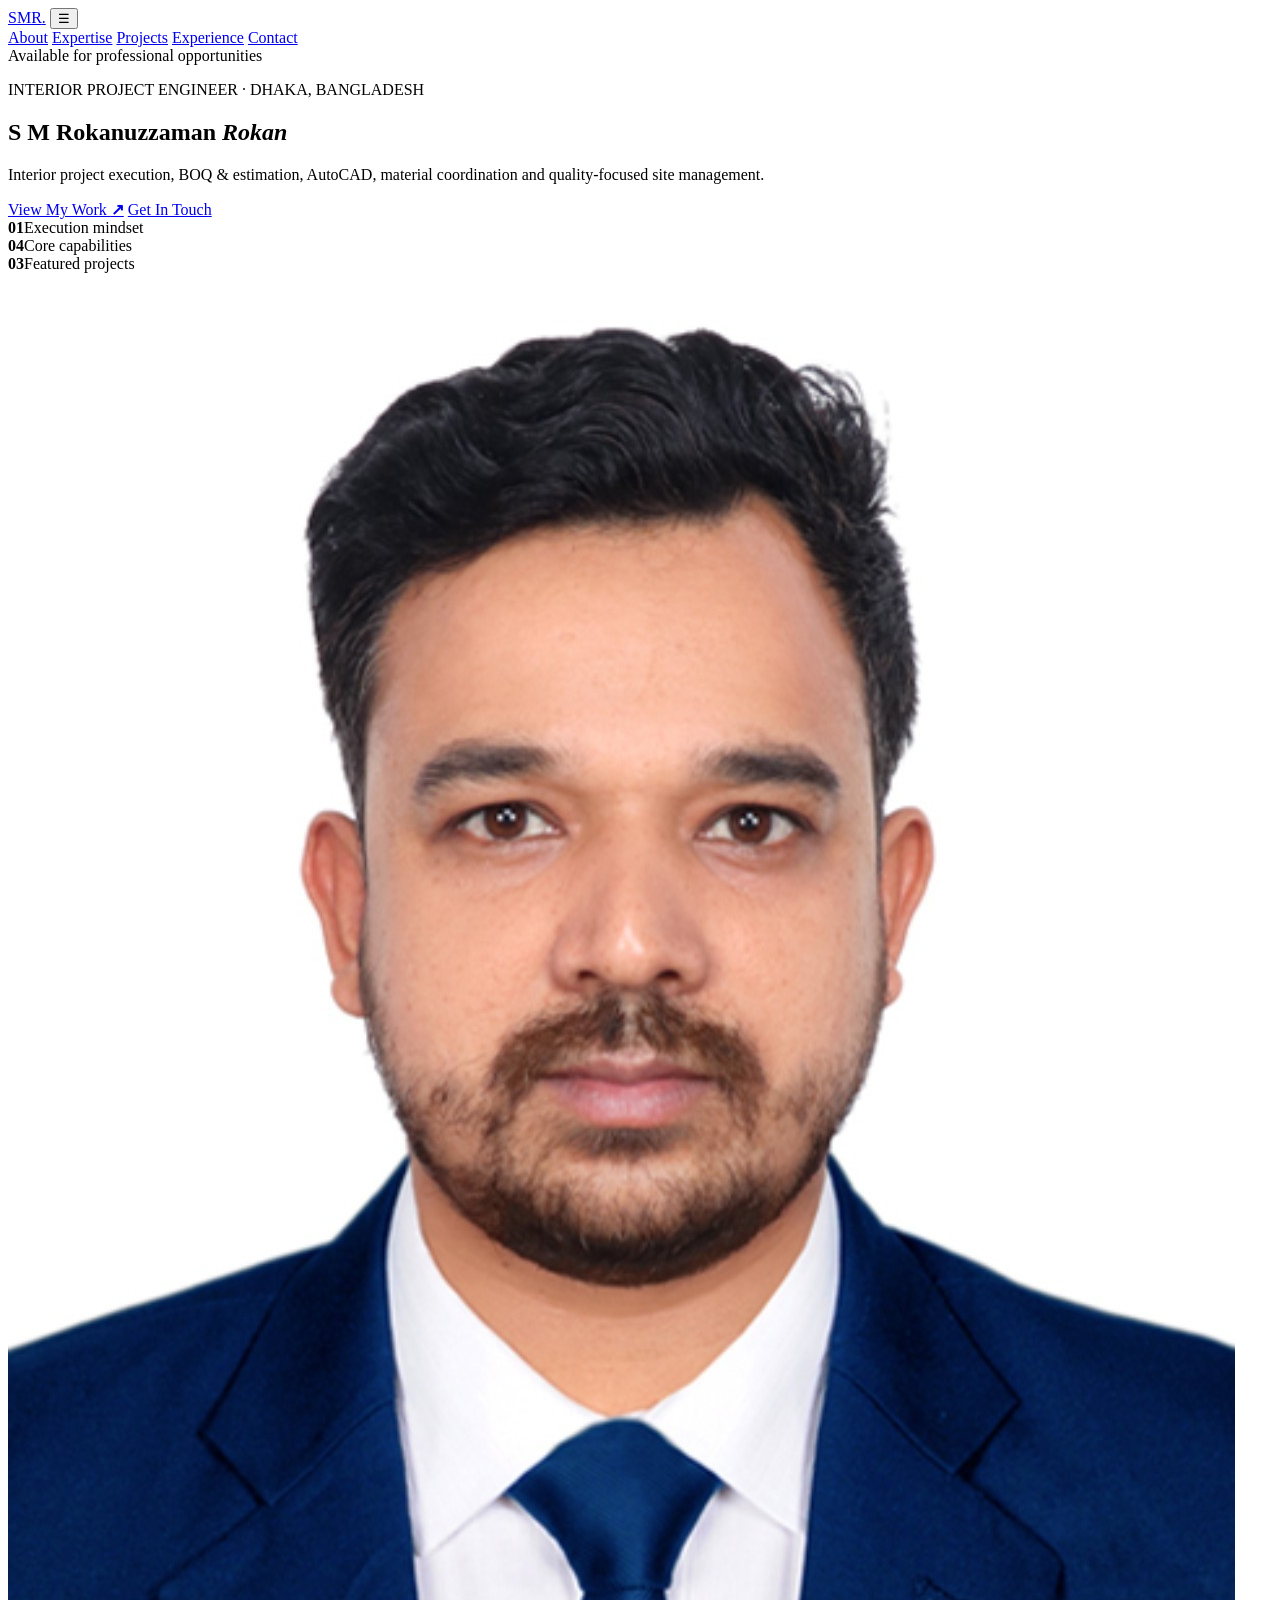
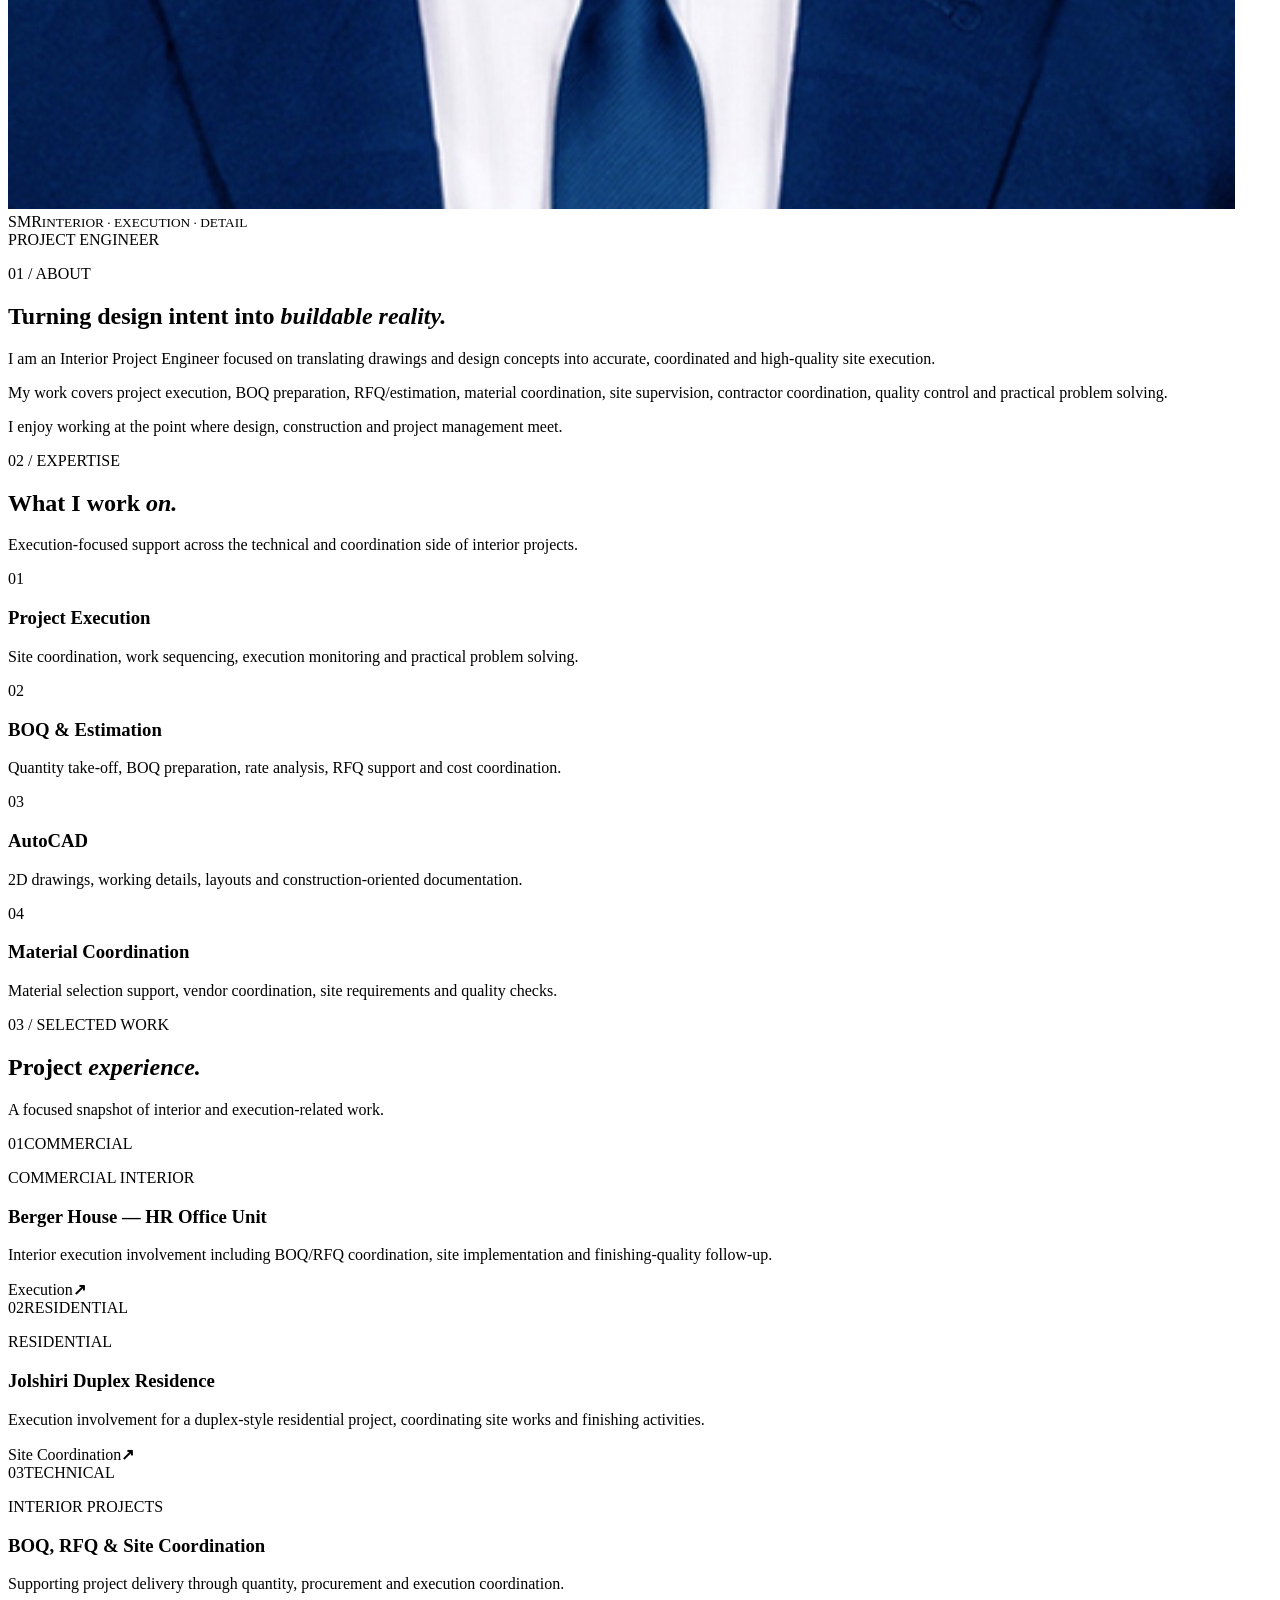
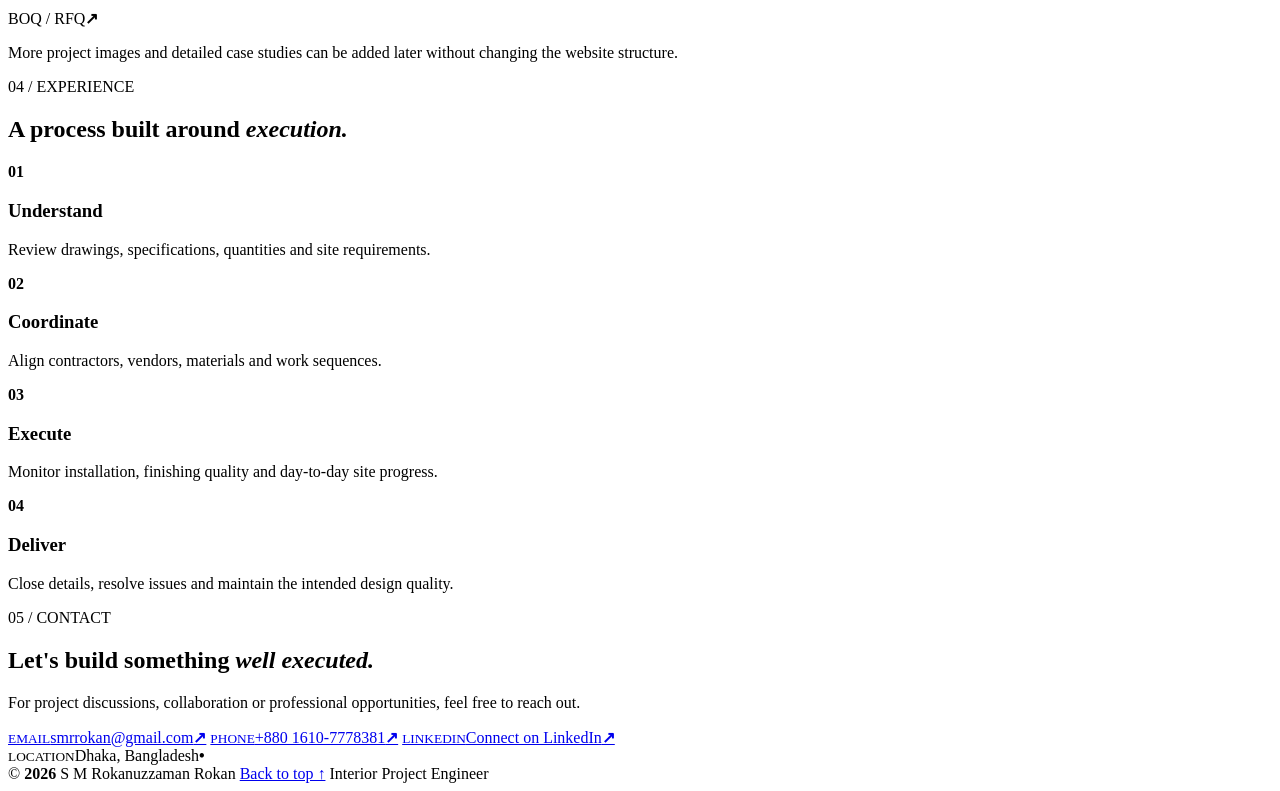
==== index.html @ 0eecda77 "Add files via upload" ====
<!DOCTYPE html>
<html lang="en">
<head>
  <meta charset="UTF-8">
  <meta name="viewport" content="width=device-width, initial-scale=1.0">
  <meta name="description" content="S M Rokanuzzaman Rokan — Interior Project Engineer specializing in project execution, BOQ, estimation, AutoCAD, material coordination and site management in Bangladesh.">
  <meta name="author" content="S M Rokanuzzaman Rokan">
  <meta property="og:title" content="S M Rokanuzzaman Rokan | Interior Project Engineer">
  <meta property="og:description" content="Professional portfolio of S M Rokanuzzaman Rokan — Interior Project Engineer.">
  <meta property="og:type" content="website">
  <meta property="og:image" content="profile.jpg">
  <title>S M Rokanuzzaman Rokan | Interior Project Engineer</title>
  <link rel="preconnect" href="https://fonts.googleapis.com">
  <link rel="preconnect" href="https://fonts.gstatic.com" crossorigin>
  <link href="https://fonts.googleapis.com/css2?family=DM+Sans:wght@400;500;600;700&family=Manrope:wght@500;600;700;800&family=Playfair+Display:ital,wght@0,600;1,600&display=swap" rel="stylesheet">
  <script type="application/ld+json">
  {
    "@context":"https://schema.org",
    "@type":"ProfilePage",
    "mainEntity":{
      "@type":"Person",
      "name":"S M Rokanuzzaman Rokan",
      "jobTitle":"Interior Project Engineer",
      "description":"Interior Project Engineer specializing in interior design execution, BOQ, estimation, AutoCAD and project coordination in Bangladesh.",
      "image":"profile.jpg",
      "sameAs":["https://www.linkedin.com/in/s-m-rokanuzzaman-rokan-14b491153"]
    }
  }
  </script>
</head>
<body>
  <div class="scroll-progress"><span id="progressBar"></span></div>

  <header class="site-header" id="top">
    <a class="brand" href="#home">SMR<span>.</span></a>
    <button class="menu" aria-label="Open menu" aria-expanded="false">☰</button>
    <nav aria-label="Primary navigation">
      <a href="#about">About</a>
      <a href="#expertise">Expertise</a>
      <a href="#projects">Projects</a>
      <a href="#experience">Experience</a>
      <a href="#contact">Contact</a>
    </nav>
  </header>

  <main>
    <section id="home" class="hero">
      <div class="hero-copy reveal">
        <div class="status"><i></i> Available for professional opportunities</div>
        <p class="eyebrow">INTERIOR PROJECT ENGINEER · DHAKA, BANGLADESH</p>
        <h1>S M Rokanuzzaman <em>Rokan</em></h1>
        <p class="hero-text">Interior project execution, BOQ & estimation, AutoCAD, material coordination and quality-focused site management.</p>
        <div class="actions">
          <a class="btn btn-dark" href="#projects">View My Work <b>↗</b></a>
          <a class="btn btn-outline" href="#contact">Get In Touch</a>
        </div>
        <div class="hero-stats">
          <div><strong>01</strong><span>Execution mindset</span></div>
          <div><strong>04</strong><span>Core capabilities</span></div>
          <div><strong>03</strong><span>Featured projects</span></div>
        </div>
      </div>

      <div class="hero-photo reveal">
        <div class="photo-card">
          <img src="profile.jpg" alt="Professional portrait of S M Rokanuzzaman Rokan">
          <div class="photo-shade"></div>
          <div class="photo-bottom"><span>SMR</span><small>INTERIOR · EXECUTION · DETAIL</small></div>
        </div>
        <div class="photo-label">PROJECT ENGINEER</div>
      </div>
    </section>

    <section id="about" class="section split reveal">
      <div>
        <p class="eyebrow">01 / ABOUT</p>
        <h2>Turning design intent into <em>buildable reality.</em></h2>
      </div>
      <div class="body-copy">
        <p>I am an Interior Project Engineer focused on translating drawings and design concepts into accurate, coordinated and high-quality site execution.</p>
        <p>My work covers project execution, BOQ preparation, RFQ/estimation, material coordination, site supervision, contractor coordination, quality control and practical problem solving.</p>
        <p>I enjoy working at the point where design, construction and project management meet.</p>
      </div>
    </section>

    <section id="expertise" class="section dark">
      <div class="section-heading reveal">
        <div>
          <p class="eyebrow">02 / EXPERTISE</p>
          <h2>What I work <em>on.</em></h2>
        </div>
        <p>Execution-focused support across the technical and coordination side of interior projects.</p>
      </div>
      <div class="expertise-grid">
        <article class="skill reveal"><span>01</span><div><h3>Project Execution</h3><p>Site coordination, work sequencing, execution monitoring and practical problem solving.</p></div></article>
        <article class="skill reveal"><span>02</span><div><h3>BOQ & Estimation</h3><p>Quantity take-off, BOQ preparation, rate analysis, RFQ support and cost coordination.</p></div></article>
        <article class="skill reveal"><span>03</span><div><h3>AutoCAD</h3><p>2D drawings, working details, layouts and construction-oriented documentation.</p></div></article>
        <article class="skill reveal"><span>04</span><div><h3>Material Coordination</h3><p>Material selection support, vendor coordination, site requirements and quality checks.</p></div></article>
      </div>
    </section>

    <section id="projects" class="section">
      <div class="section-heading reveal">
        <div>
          <p class="eyebrow">03 / SELECTED WORK</p>
          <h2>Project <em>experience.</em></h2>
        </div>
        <p>A focused snapshot of interior and execution-related work.</p>
      </div>
      <div class="project-grid">
        <article class="project featured reveal">
          <div class="project-head"><span>01</span><label>COMMERCIAL</label></div>
          <div><p class="eyebrow">COMMERCIAL INTERIOR</p><h3>Berger House — HR Office Unit</h3><p>Interior execution involvement including BOQ/RFQ coordination, site implementation and finishing-quality follow-up.</p></div>
          <footer><span>Execution</span><b>↗</b></footer>
        </article>
        <article class="project reveal">
          <div class="project-head"><span>02</span><label>RESIDENTIAL</label></div>
          <div><p class="eyebrow">RESIDENTIAL</p><h3>Jolshiri Duplex Residence</h3><p>Execution involvement for a duplex-style residential project, coordinating site works and finishing activities.</p></div>
          <footer><span>Site Coordination</span><b>↗</b></footer>
        </article>
        <article class="project reveal">
          <div class="project-head"><span>03</span><label>TECHNICAL</label></div>
          <div><p class="eyebrow">INTERIOR PROJECTS</p><h3>BOQ, RFQ & Site Coordination</h3><p>Supporting project delivery through quantity, procurement and execution coordination.</p></div>
          <footer><span>BOQ / RFQ</span><b>↗</b></footer>
        </article>
      </div>
      <p class="note">More project images and detailed case studies can be added later without changing the website structure.</p>
    </section>

    <section id="experience" class="section process">
      <div class="reveal">
        <p class="eyebrow">04 / EXPERIENCE</p>
        <h2>A process built around <em>execution.</em></h2>
      </div>
      <div class="process-grid">
        <div class="step reveal"><b>01</b><h3>Understand</h3><p>Review drawings, specifications, quantities and site requirements.</p></div>
        <div class="step reveal"><b>02</b><h3>Coordinate</h3><p>Align contractors, vendors, materials and work sequences.</p></div>
        <div class="step reveal"><b>03</b><h3>Execute</h3><p>Monitor installation, finishing quality and day-to-day site progress.</p></div>
        <div class="step reveal"><b>04</b><h3>Deliver</h3><p>Close details, resolve issues and maintain the intended design quality.</p></div>
      </div>
    </section>

    <section id="contact" class="section contact">
      <div class="reveal">
        <p class="eyebrow">05 / CONTACT</p>
        <h2>Let's build something <em>well executed.</em></h2>
        <p class="contact-intro">For project discussions, collaboration or professional opportunities, feel free to reach out.</p>
      </div>
      <div class="contact-list reveal">
        <a href="mailto:smrrokan@gmail.com"><small>EMAIL</small><span>smrrokan@gmail.com</span><b>↗</b></a>
        <a href="tel:+8801610778381"><small>PHONE</small><span>+880 1610-7778381</span><b>↗</b></a>
        <a href="https://www.linkedin.com/in/s-m-rokanuzzaman-rokan-14b491153" target="_blank" rel="noopener"><small>LINKEDIN</small><span>Connect on LinkedIn</span><b>↗</b></a>
        <div><small>LOCATION</small><span>Dhaka, Bangladesh</span><b>•</b></div>
      </div>
    </section>
  </main>

  <footer>
    <span>© <b id="year"></b> S M Rokanuzzaman Rokan</span>
    <a href="#top">Back to top ↑</a>
    <span>Interior Project Engineer</span>
  </footer>

  <script src="script.js"></script>
</body>
</html>
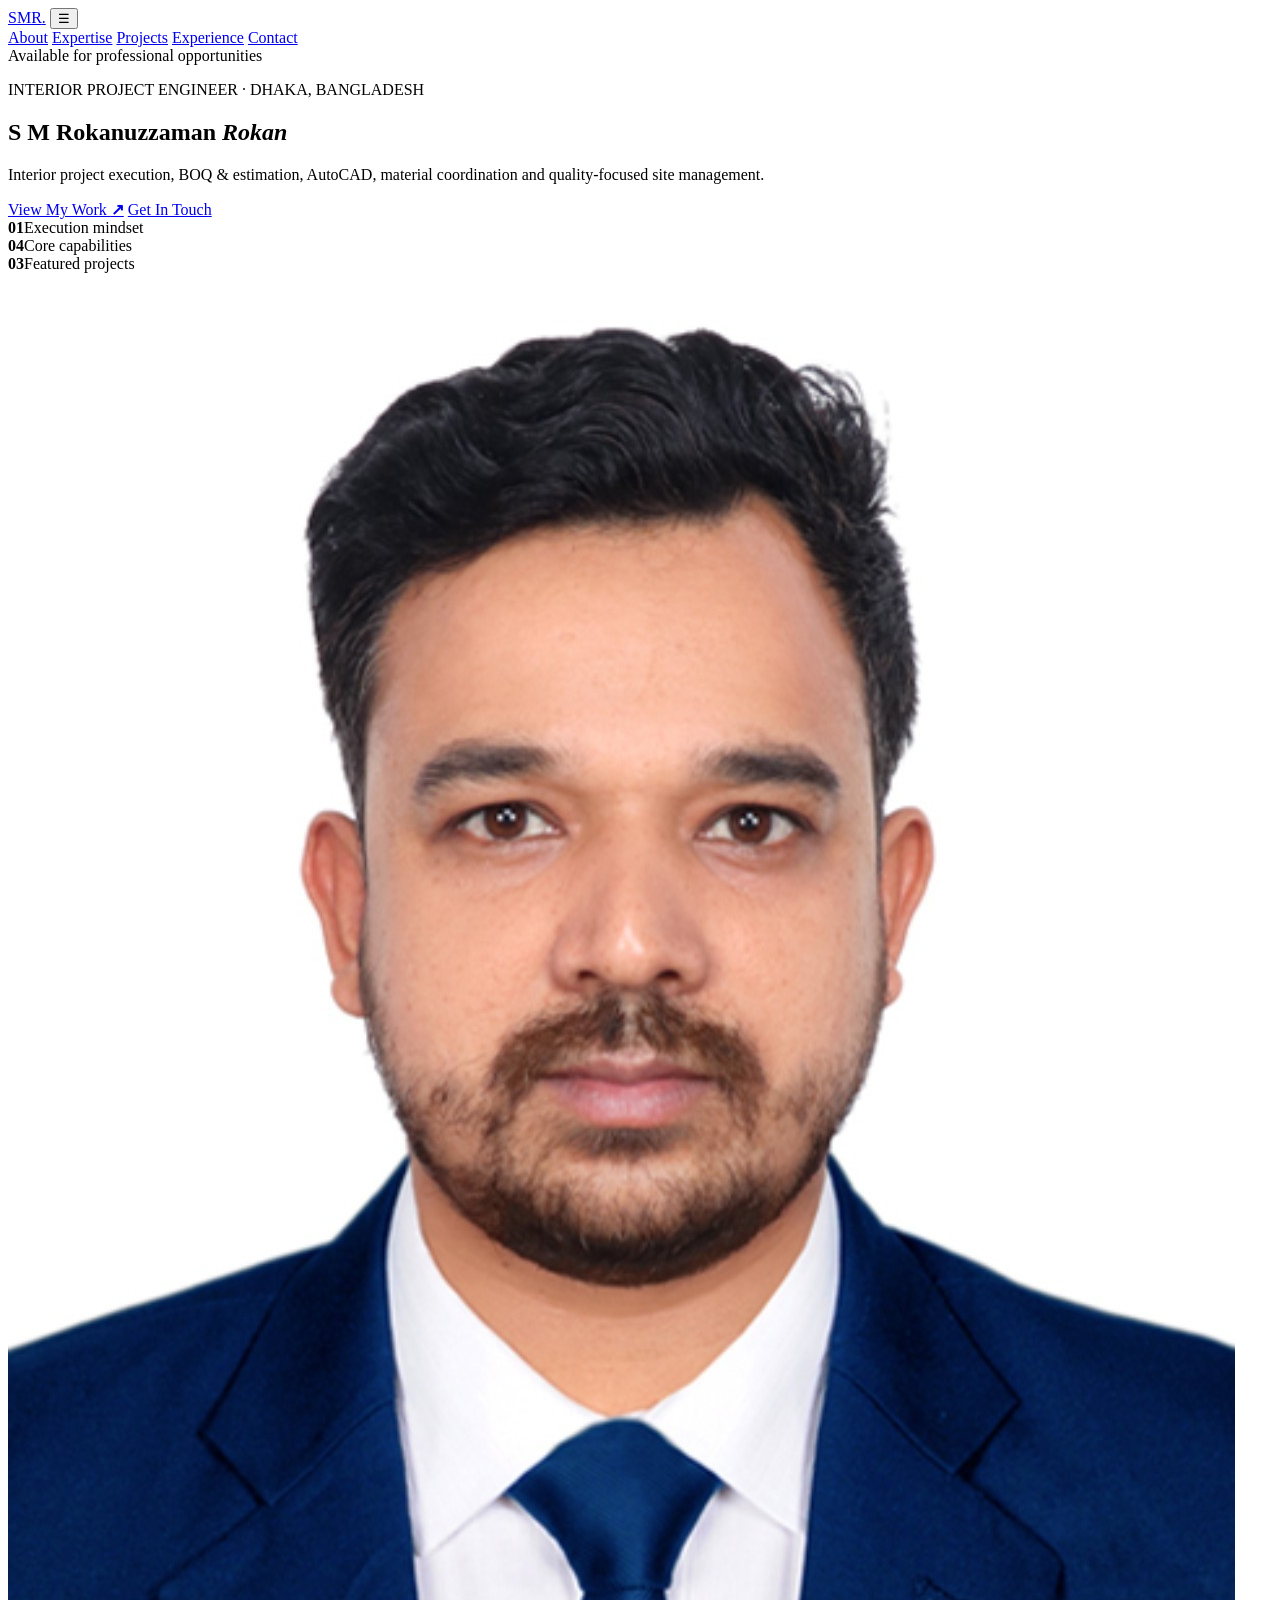
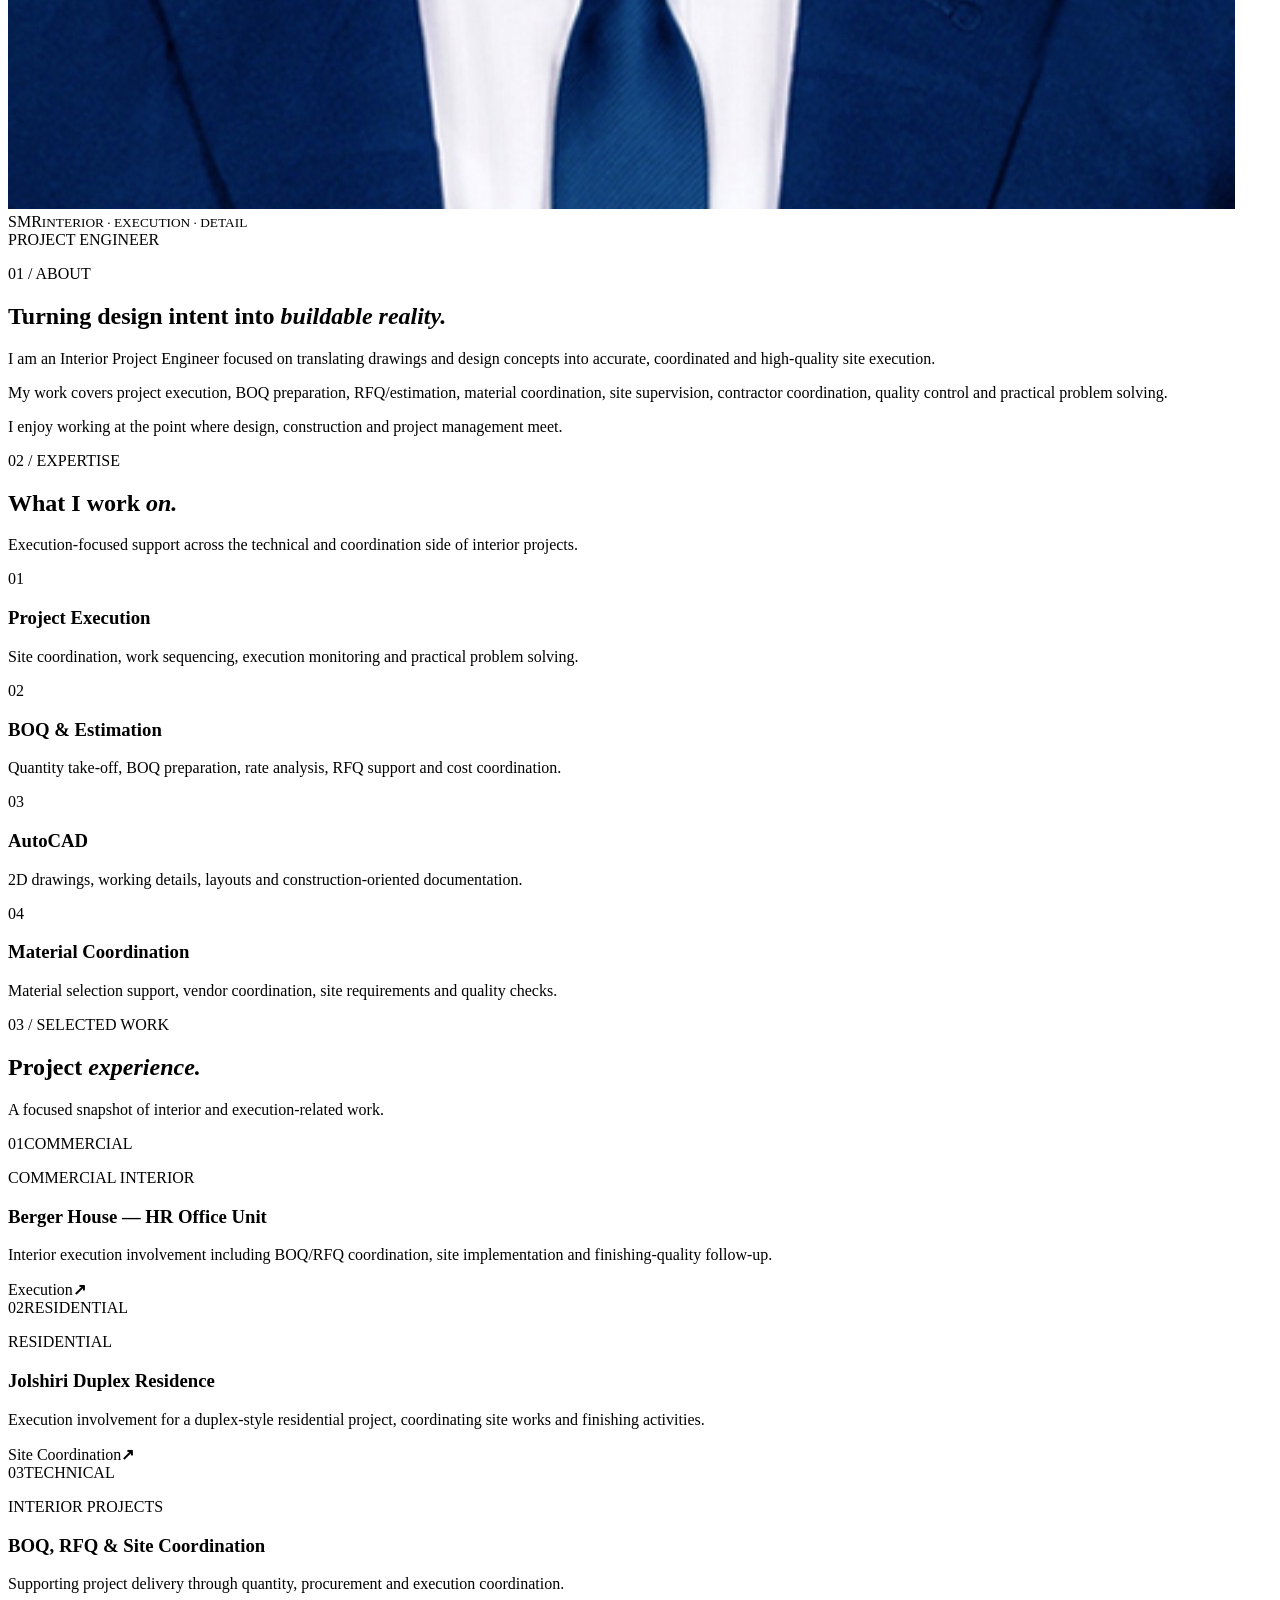
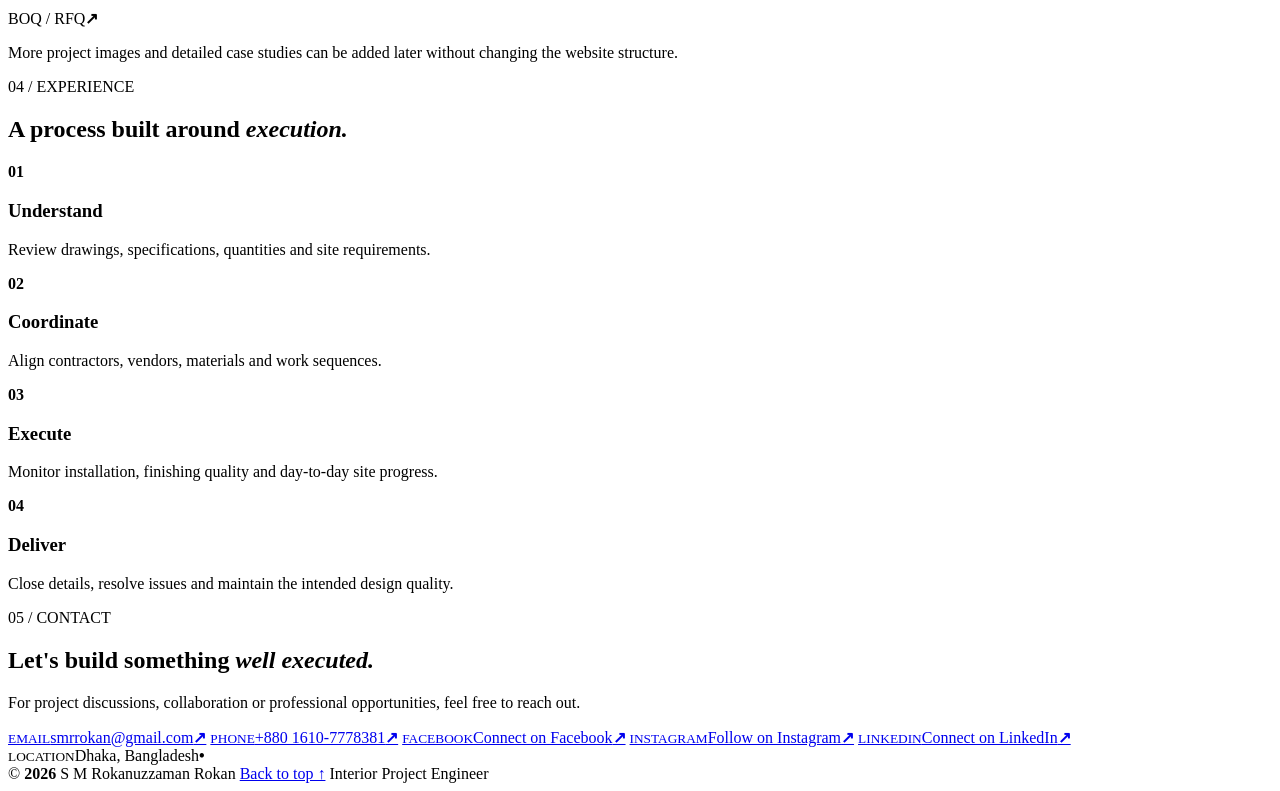
==== commit c33082ab: "Add files via upload" ====
--- a/index.html
+++ b/index.html
@@ -5,9 +5,19 @@
   <meta name="viewport" content="width=device-width, initial-scale=1.0">
   <meta name="description" content="S M Rokanuzzaman Rokan — Interior Project Engineer specializing in project execution, BOQ, estimation, AutoCAD, material coordination and site management in Bangladesh.">
   <meta name="author" content="S M Rokanuzzaman Rokan">
+  <meta name="robots" content="index, follow, max-image-preview:large">
+  <meta name="google-site-verification" content="9ViBthYQJYr8vxwRvlJPKeVUc5zRY4cekm53BtojMg4" />
+  <meta name="theme-color" content="#111111">
+  <meta name="keywords" content="S M Rokanuzzaman Rokan, Rokanuzzaman Rokan, SM Rokan, Interior Project Engineer, Project Engineer, Interior Project Engineer Bangladesh, Dhaka Project Engineer, BOQ, estimation, AutoCAD, site management">
+  <link rel="canonical" href="https://smrrokan-cpu.github.io/rokan-portfolio/">
   <meta property="og:title" content="S M Rokanuzzaman Rokan | Interior Project Engineer">
   <meta property="og:description" content="Professional portfolio of S M Rokanuzzaman Rokan — Interior Project Engineer.">
   <meta property="og:type" content="website">
+  <meta property="og:url" content="https://smrrokan-cpu.github.io/rokan-portfolio/">
+  <meta property="og:site_name" content="S M Rokanuzzaman Rokan | Professional Portfolio">
+  <meta name="twitter:card" content="summary">
+  <meta name="twitter:title" content="S M Rokanuzzaman Rokan | Interior Project Engineer">
+  <meta name="twitter:description" content="Professional portfolio of S M Rokanuzzaman Rokan — Interior Project Engineer in Bangladesh.">
   <meta property="og:image" content="profile.jpg">
   <title>S M Rokanuzzaman Rokan | Interior Project Engineer</title>
   <link rel="preconnect" href="https://fonts.googleapis.com">
@@ -16,14 +26,19 @@
   <script type="application/ld+json">
   {
     "@context":"https://schema.org",
-    "@type":"ProfilePage",
+    "@type":"ProfilePage","url":"https://smrrokan-cpu.github.io/rokan-portfolio/",
     "mainEntity":{
       "@type":"Person",
       "name":"S M Rokanuzzaman Rokan",
       "jobTitle":"Interior Project Engineer",
       "description":"Interior Project Engineer specializing in interior design execution, BOQ, estimation, AutoCAD and project coordination in Bangladesh.",
       "image":"profile.jpg",
-      "sameAs":["https://www.linkedin.com/in/s-m-rokanuzzaman-rokan-14b491153"]
+      "sameAs":[
+        "https://www.facebook.com/smrrokan",
+        "https://www.instagram.com/sm_rokanuzzaman_rokan/",
+        "https://www.linkedin.com/in/s-m-rokanuzzaman-rokan-14b491153/"
+      ],
+      "url":"https://smrrokan-cpu.github.io/rokan-portfolio/"
     }
   }
   </script>
@@ -149,7 +164,9 @@
       <div class="contact-list reveal">
         <a href="mailto:smrrokan@gmail.com"><small>EMAIL</small><span>smrrokan@gmail.com</span><b>↗</b></a>
         <a href="tel:+8801610778381"><small>PHONE</small><span>+880 1610-7778381</span><b>↗</b></a>
-        <a href="https://www.linkedin.com/in/s-m-rokanuzzaman-rokan-14b491153" target="_blank" rel="noopener"><small>LINKEDIN</small><span>Connect on LinkedIn</span><b>↗</b></a>
+        <a href="https://www.facebook.com/smrrokan" target="_blank" rel="noopener"><small>FACEBOOK</small><span>Connect on Facebook</span><b>↗</b></a>
+        <a href="https://www.instagram.com/sm_rokanuzzaman_rokan/" target="_blank" rel="noopener"><small>INSTAGRAM</small><span>Follow on Instagram</span><b>↗</b></a>
+        <a href="https://www.linkedin.com/in/s-m-rokanuzzaman-rokan-14b491153/" target="_blank" rel="noopener"><small>LINKEDIN</small><span>Connect on LinkedIn</span><b>↗</b></a>
         <div><small>LOCATION</small><span>Dhaka, Bangladesh</span><b>•</b></div>
       </div>
     </section>
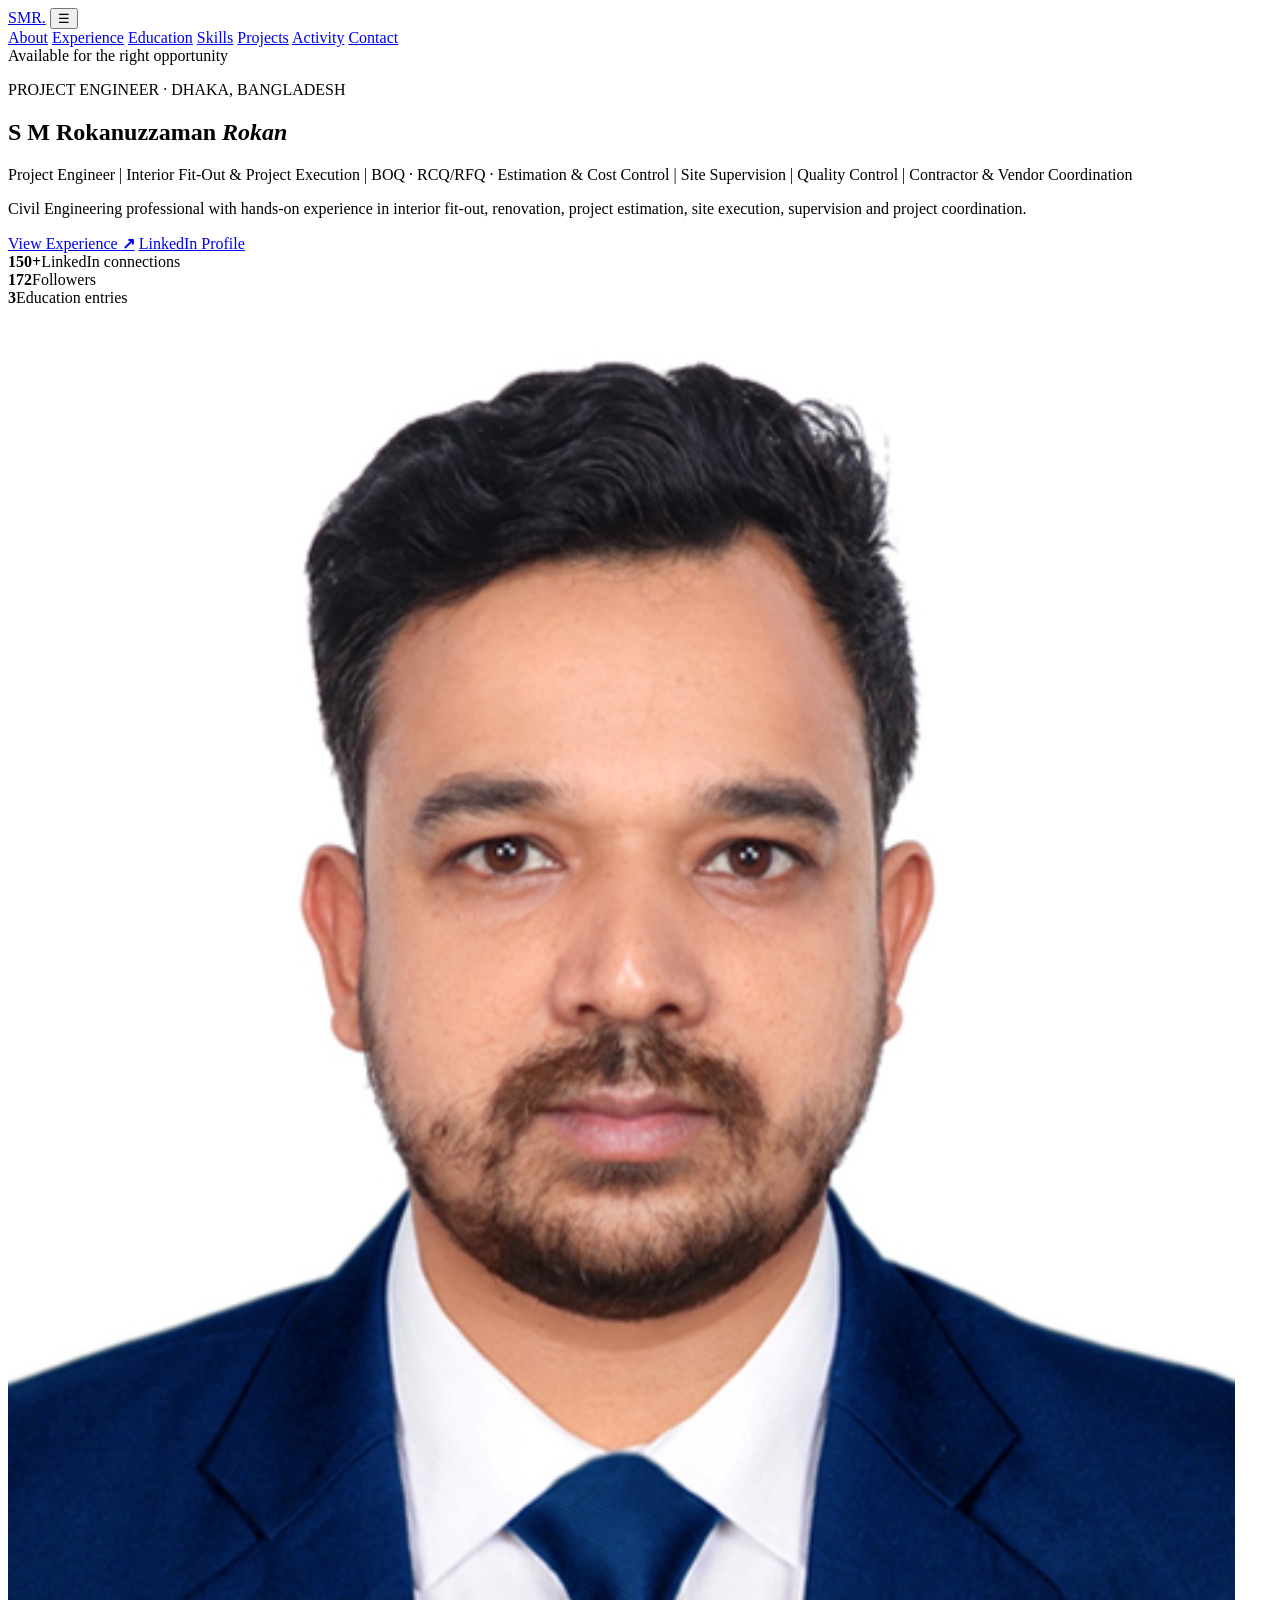
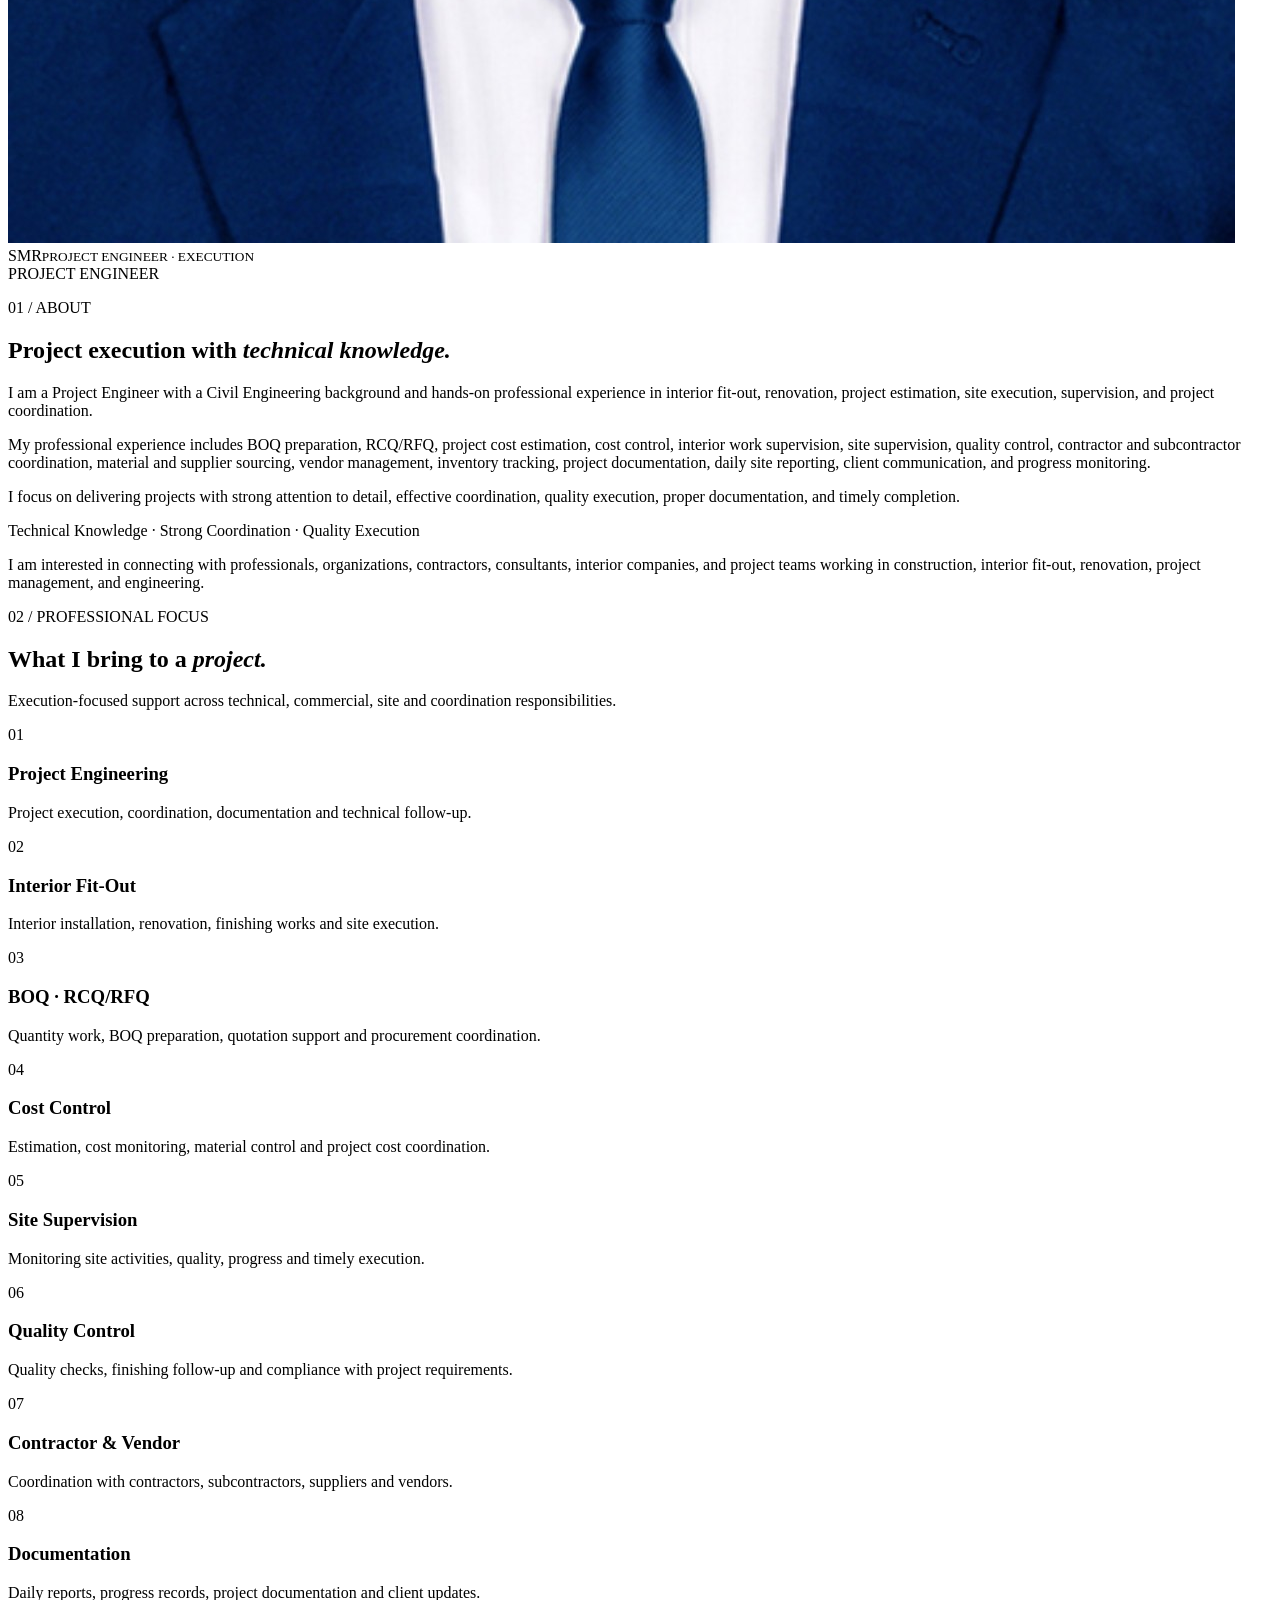
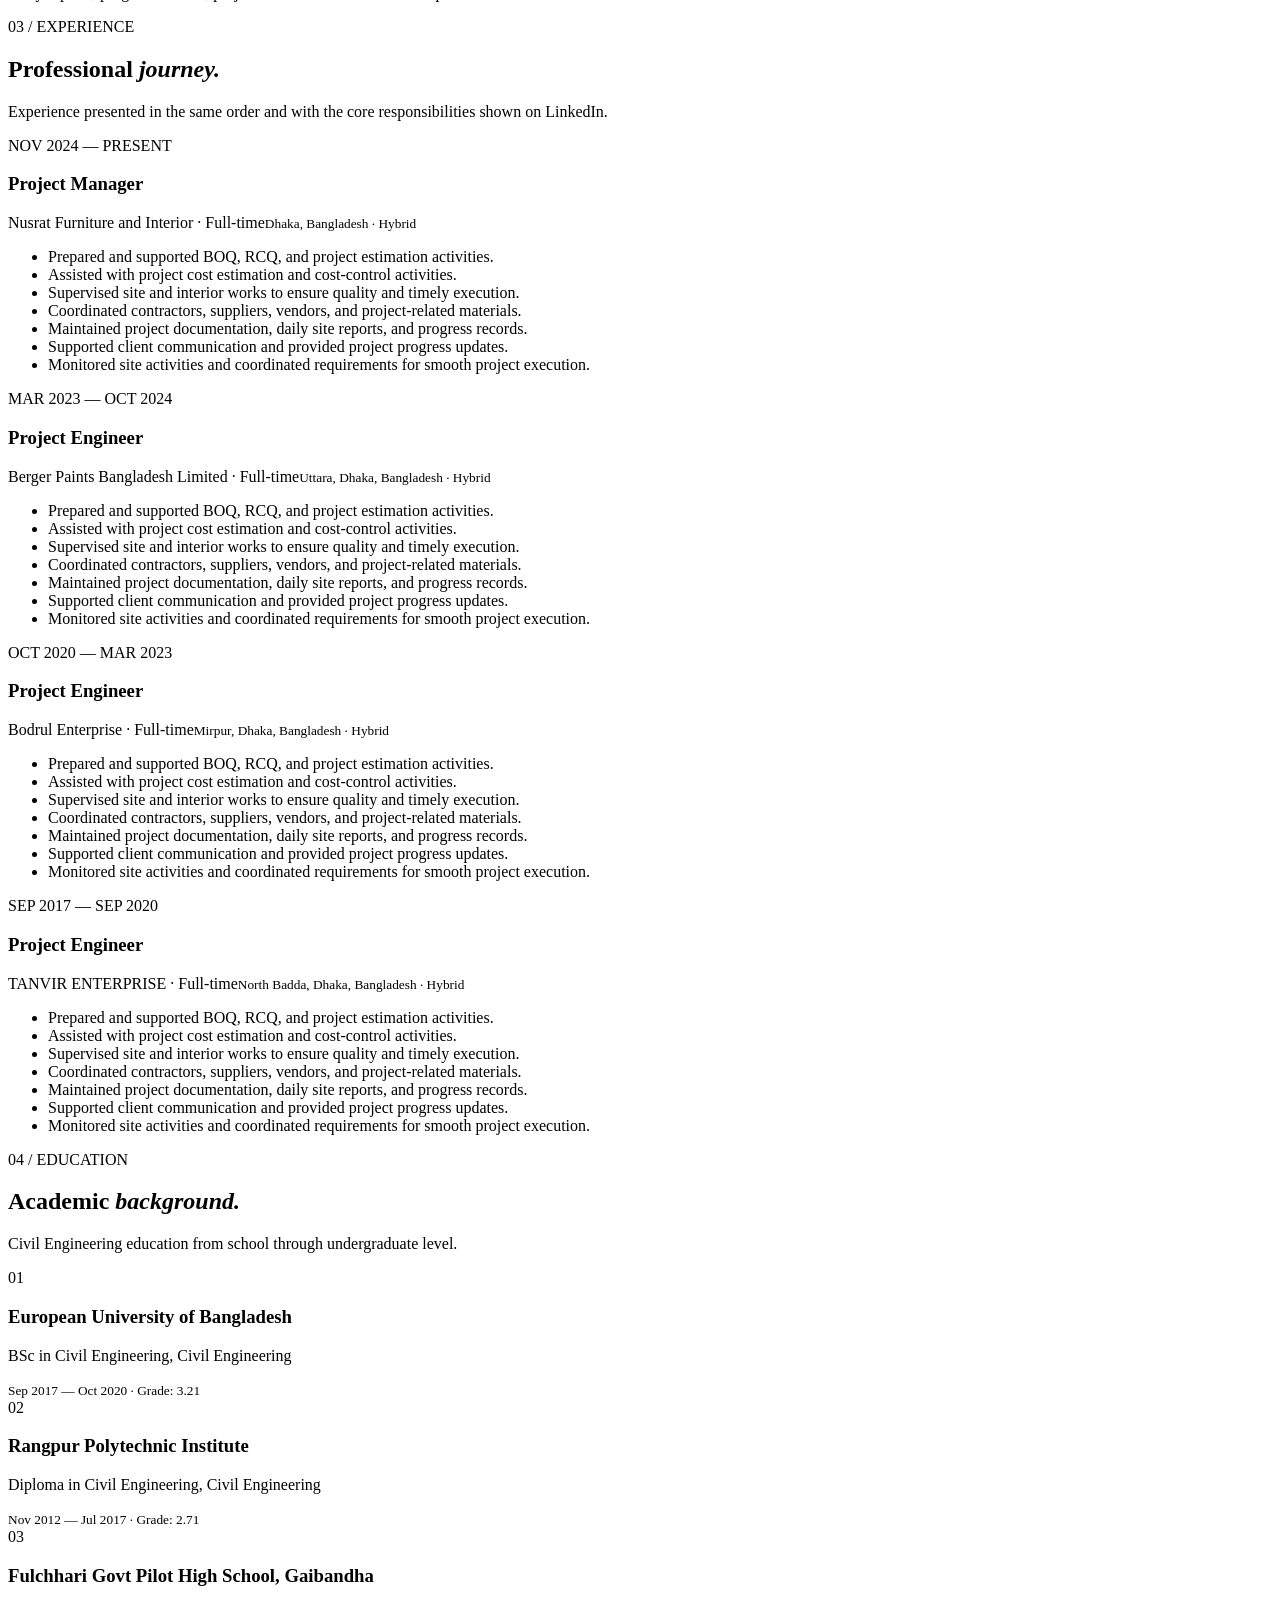
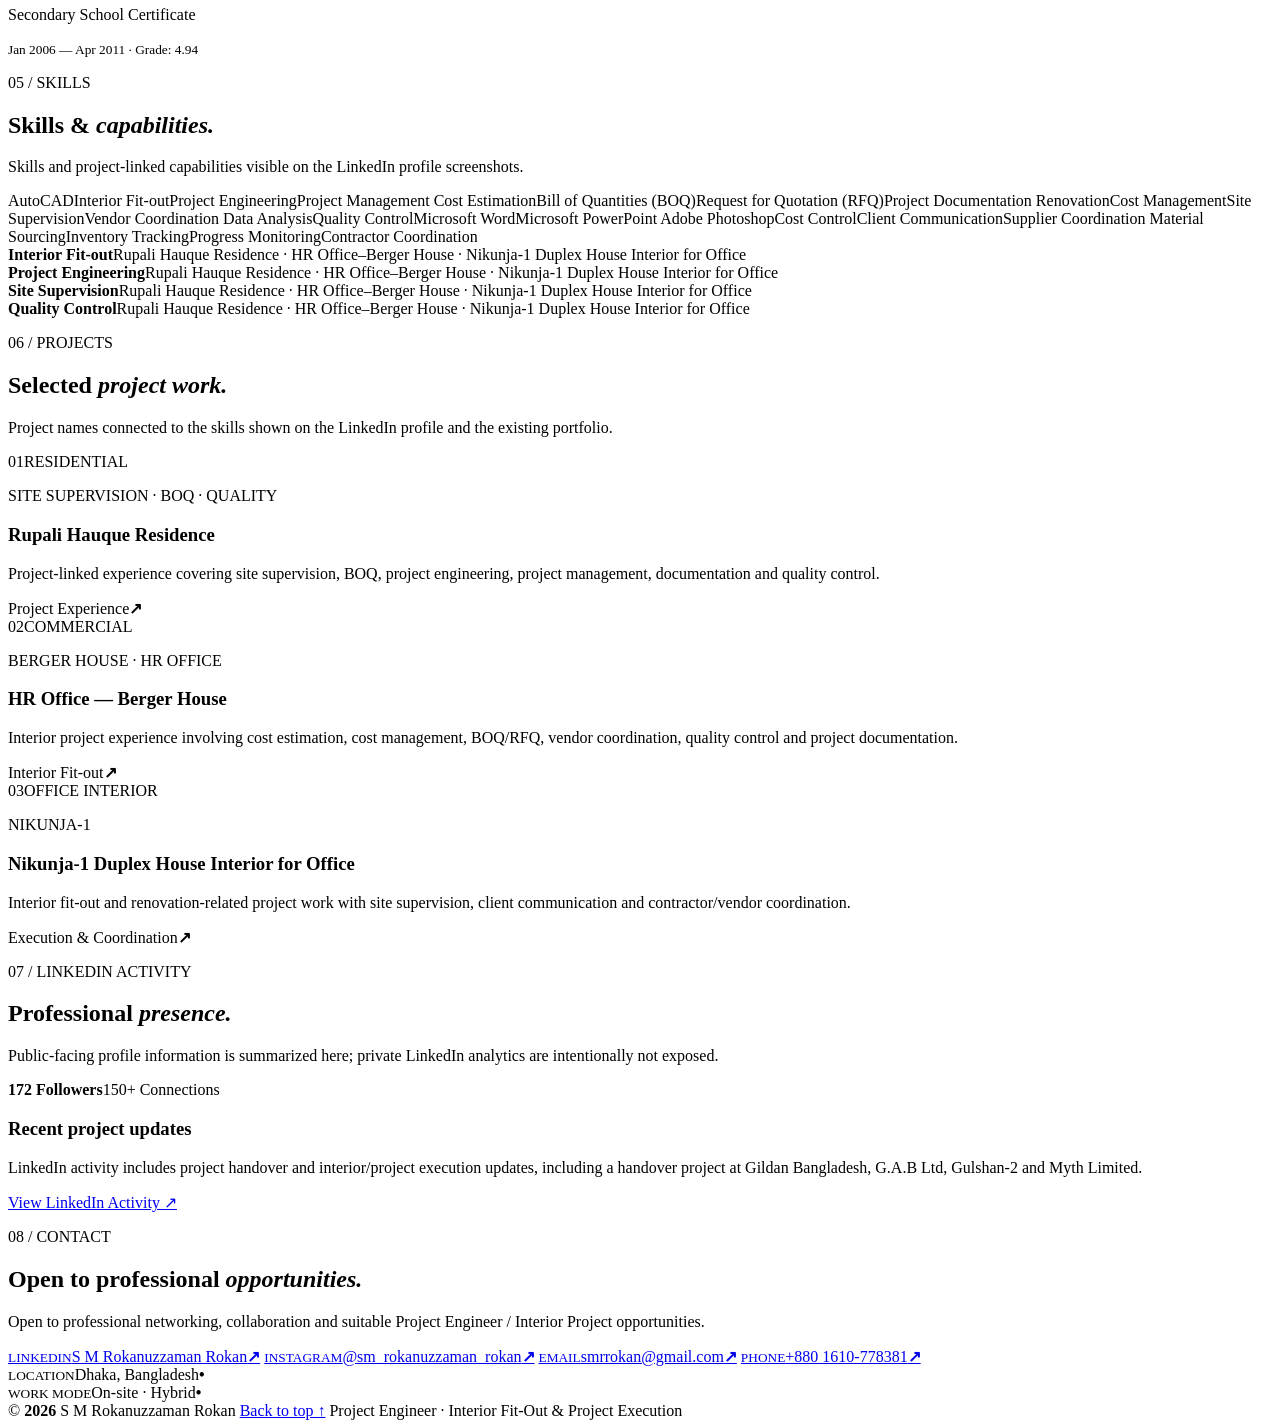
==== commit 77d577e6: "Add files via upload" ====
--- a/index.html
+++ b/index.html
@@ -1,183 +1,275 @@
 <!DOCTYPE html>
 <html lang="en">
 <head>
-  <meta charset="UTF-8">
-  <meta name="viewport" content="width=device-width, initial-scale=1.0">
-  <meta name="description" content="S M Rokanuzzaman Rokan — Interior Project Engineer specializing in project execution, BOQ, estimation, AutoCAD, material coordination and site management in Bangladesh.">
-  <meta name="author" content="S M Rokanuzzaman Rokan">
-  <meta name="robots" content="index, follow, max-image-preview:large">
-  <meta name="google-site-verification" content="9ViBthYQJYr8vxwRvlJPKeVUc5zRY4cekm53BtojMg4" />
-  <meta name="theme-color" content="#111111">
-  <meta name="keywords" content="S M Rokanuzzaman Rokan, Rokanuzzaman Rokan, SM Rokan, Interior Project Engineer, Project Engineer, Interior Project Engineer Bangladesh, Dhaka Project Engineer, BOQ, estimation, AutoCAD, site management">
-  <link rel="canonical" href="https://smrrokan-cpu.github.io/rokan-portfolio/">
-  <meta property="og:title" content="S M Rokanuzzaman Rokan | Interior Project Engineer">
-  <meta property="og:description" content="Professional portfolio of S M Rokanuzzaman Rokan — Interior Project Engineer.">
-  <meta property="og:type" content="website">
-  <meta property="og:url" content="https://smrrokan-cpu.github.io/rokan-portfolio/">
-  <meta property="og:site_name" content="S M Rokanuzzaman Rokan | Professional Portfolio">
-  <meta name="twitter:card" content="summary">
-  <meta name="twitter:title" content="S M Rokanuzzaman Rokan | Interior Project Engineer">
-  <meta name="twitter:description" content="Professional portfolio of S M Rokanuzzaman Rokan — Interior Project Engineer in Bangladesh.">
-  <meta property="og:image" content="profile.jpg">
-  <title>S M Rokanuzzaman Rokan | Interior Project Engineer</title>
-  <link rel="preconnect" href="https://fonts.googleapis.com">
-  <link rel="preconnect" href="https://fonts.gstatic.com" crossorigin>
-  <link href="https://fonts.googleapis.com/css2?family=DM+Sans:wght@400;500;600;700&family=Manrope:wght@500;600;700;800&family=Playfair+Display:ital,wght@0,600;1,600&display=swap" rel="stylesheet">
-  <script type="application/ld+json">
-  {
-    "@context":"https://schema.org",
-    "@type":"ProfilePage","url":"https://smrrokan-cpu.github.io/rokan-portfolio/",
-    "mainEntity":{
-      "@type":"Person",
-      "name":"S M Rokanuzzaman Rokan",
-      "jobTitle":"Interior Project Engineer",
-      "description":"Interior Project Engineer specializing in interior design execution, BOQ, estimation, AutoCAD and project coordination in Bangladesh.",
-      "image":"profile.jpg",
-      "sameAs":[
-        "https://www.facebook.com/smrrokan",
-        "https://www.instagram.com/sm_rokanuzzaman_rokan/",
-        "https://www.linkedin.com/in/s-m-rokanuzzaman-rokan-14b491153/"
-      ],
-      "url":"https://smrrokan-cpu.github.io/rokan-portfolio/"
-    }
+<meta charset="UTF-8">
+<meta name="viewport" content="width=device-width, initial-scale=1.0">
+<meta name="description" content="S M Rokanuzzaman Rokan — Project Engineer specializing in interior fit-out, project execution, BOQ, RCQ/RFQ, estimation, cost control, site supervision, quality control, contractor and vendor coordination.">
+<meta name="author" content="S M Rokanuzzaman Rokan">
+<meta name="robots" content="index, follow, max-image-preview:large">
+<meta name="google-site-verification" content="9ViBthYQJYr8vxwRvlJPKeVUc5zRY4cekm53BtojMg4">
+<meta name="theme-color" content="#111111">
+<meta name="keywords" content="S M Rokanuzzaman Rokan, Project Engineer, Interior Fit-out, Project Execution, BOQ, RCQ, RFQ, Estimation, Cost Control, Site Supervision, Quality Control, Contractor Coordination, Vendor Coordination, Dhaka Bangladesh">
+<link rel="canonical" href="https://smrrokan-cpu.github.io/rokan-portfolio/">
+<meta property="og:title" content="S M Rokanuzzaman Rokan | Project Engineer">
+<meta property="og:description" content="Professional portfolio of S M Rokanuzzaman Rokan — Project Engineer | Interior Fit-Out & Project Execution | BOQ · RCQ/RFQ · Estimation & Cost Control | Site Supervision | Quality Control | Contractor & Vendor Coordination.">
+<meta property="og:type" content="profile">
+<meta property="og:url" content="https://smrrokan-cpu.github.io/rokan-portfolio/">
+<meta property="og:image" content="profile.jpg">
+<title>S M Rokanuzzaman Rokan | Project Engineer</title>
+<link rel="preconnect" href="https://fonts.googleapis.com">
+<link rel="preconnect" href="https://fonts.gstatic.com" crossorigin>
+<link href="https://fonts.googleapis.com/css2?family=DM+Sans:wght@400;500;600;700&family=Manrope:wght@500;600;700;800&family=Playfair+Display:ital,wght@0,600;1,600&display=swap" rel="stylesheet">
+<script type="application/ld+json">
+{
+  "@context":"https://schema.org",
+  "@type":"ProfilePage",
+  "url":"https://smrrokan-cpu.github.io/rokan-portfolio/",
+  "mainEntity":{
+    "@type":"Person",
+    "name":"S M Rokanuzzaman Rokan",
+    "jobTitle":"Project Engineer",
+    "description":"Project Engineer specializing in interior fit-out, project execution, BOQ, RCQ/RFQ, estimation, cost control, site supervision, quality control and contractor/vendor coordination.",
+    "image":"profile.jpg",
+    "sameAs":[
+      "https://www.linkedin.com/in/s-m-rokanuzzaman-rokan-14b491153/",
+      "https://www.instagram.com/sm_rokanuzzaman_rokan/"
+    ],
+    "url":"https://smrrokan-cpu.github.io/rokan-portfolio/"
   }
-  </script>
+}
+</script>
 </head>
 <body>
-  <div class="scroll-progress"><span id="progressBar"></span></div>
-
-  <header class="site-header" id="top">
-    <a class="brand" href="#home">SMR<span>.</span></a>
-    <button class="menu" aria-label="Open menu" aria-expanded="false">☰</button>
-    <nav aria-label="Primary navigation">
-      <a href="#about">About</a>
-      <a href="#expertise">Expertise</a>
-      <a href="#projects">Projects</a>
-      <a href="#experience">Experience</a>
-      <a href="#contact">Contact</a>
-    </nav>
-  </header>
-
-  <main>
-    <section id="home" class="hero">
-      <div class="hero-copy reveal">
-        <div class="status"><i></i> Available for professional opportunities</div>
-        <p class="eyebrow">INTERIOR PROJECT ENGINEER · DHAKA, BANGLADESH</p>
-        <h1>S M Rokanuzzaman <em>Rokan</em></h1>
-        <p class="hero-text">Interior project execution, BOQ & estimation, AutoCAD, material coordination and quality-focused site management.</p>
-        <div class="actions">
-          <a class="btn btn-dark" href="#projects">View My Work <b>↗</b></a>
-          <a class="btn btn-outline" href="#contact">Get In Touch</a>
-        </div>
-        <div class="hero-stats">
-          <div><strong>01</strong><span>Execution mindset</span></div>
-          <div><strong>04</strong><span>Core capabilities</span></div>
-          <div><strong>03</strong><span>Featured projects</span></div>
-        </div>
-      </div>
-
-      <div class="hero-photo reveal">
-        <div class="photo-card">
-          <img src="profile.jpg" alt="Professional portrait of S M Rokanuzzaman Rokan">
-          <div class="photo-shade"></div>
-          <div class="photo-bottom"><span>SMR</span><small>INTERIOR · EXECUTION · DETAIL</small></div>
-        </div>
-        <div class="photo-label">PROJECT ENGINEER</div>
-      </div>
-    </section>
-
-    <section id="about" class="section split reveal">
-      <div>
-        <p class="eyebrow">01 / ABOUT</p>
-        <h2>Turning design intent into <em>buildable reality.</em></h2>
-      </div>
-      <div class="body-copy">
-        <p>I am an Interior Project Engineer focused on translating drawings and design concepts into accurate, coordinated and high-quality site execution.</p>
-        <p>My work covers project execution, BOQ preparation, RFQ/estimation, material coordination, site supervision, contractor coordination, quality control and practical problem solving.</p>
-        <p>I enjoy working at the point where design, construction and project management meet.</p>
-      </div>
-    </section>
-
-    <section id="expertise" class="section dark">
-      <div class="section-heading reveal">
-        <div>
-          <p class="eyebrow">02 / EXPERTISE</p>
-          <h2>What I work <em>on.</em></h2>
-        </div>
-        <p>Execution-focused support across the technical and coordination side of interior projects.</p>
-      </div>
-      <div class="expertise-grid">
-        <article class="skill reveal"><span>01</span><div><h3>Project Execution</h3><p>Site coordination, work sequencing, execution monitoring and practical problem solving.</p></div></article>
-        <article class="skill reveal"><span>02</span><div><h3>BOQ & Estimation</h3><p>Quantity take-off, BOQ preparation, rate analysis, RFQ support and cost coordination.</p></div></article>
-        <article class="skill reveal"><span>03</span><div><h3>AutoCAD</h3><p>2D drawings, working details, layouts and construction-oriented documentation.</p></div></article>
-        <article class="skill reveal"><span>04</span><div><h3>Material Coordination</h3><p>Material selection support, vendor coordination, site requirements and quality checks.</p></div></article>
-      </div>
-    </section>
-
-    <section id="projects" class="section">
-      <div class="section-heading reveal">
-        <div>
-          <p class="eyebrow">03 / SELECTED WORK</p>
-          <h2>Project <em>experience.</em></h2>
-        </div>
-        <p>A focused snapshot of interior and execution-related work.</p>
-      </div>
-      <div class="project-grid">
-        <article class="project featured reveal">
-          <div class="project-head"><span>01</span><label>COMMERCIAL</label></div>
-          <div><p class="eyebrow">COMMERCIAL INTERIOR</p><h3>Berger House — HR Office Unit</h3><p>Interior execution involvement including BOQ/RFQ coordination, site implementation and finishing-quality follow-up.</p></div>
-          <footer><span>Execution</span><b>↗</b></footer>
-        </article>
-        <article class="project reveal">
-          <div class="project-head"><span>02</span><label>RESIDENTIAL</label></div>
-          <div><p class="eyebrow">RESIDENTIAL</p><h3>Jolshiri Duplex Residence</h3><p>Execution involvement for a duplex-style residential project, coordinating site works and finishing activities.</p></div>
-          <footer><span>Site Coordination</span><b>↗</b></footer>
-        </article>
-        <article class="project reveal">
-          <div class="project-head"><span>03</span><label>TECHNICAL</label></div>
-          <div><p class="eyebrow">INTERIOR PROJECTS</p><h3>BOQ, RFQ & Site Coordination</h3><p>Supporting project delivery through quantity, procurement and execution coordination.</p></div>
-          <footer><span>BOQ / RFQ</span><b>↗</b></footer>
-        </article>
-      </div>
-      <p class="note">More project images and detailed case studies can be added later without changing the website structure.</p>
-    </section>
-
-    <section id="experience" class="section process">
-      <div class="reveal">
-        <p class="eyebrow">04 / EXPERIENCE</p>
-        <h2>A process built around <em>execution.</em></h2>
-      </div>
-      <div class="process-grid">
-        <div class="step reveal"><b>01</b><h3>Understand</h3><p>Review drawings, specifications, quantities and site requirements.</p></div>
-        <div class="step reveal"><b>02</b><h3>Coordinate</h3><p>Align contractors, vendors, materials and work sequences.</p></div>
-        <div class="step reveal"><b>03</b><h3>Execute</h3><p>Monitor installation, finishing quality and day-to-day site progress.</p></div>
-        <div class="step reveal"><b>04</b><h3>Deliver</h3><p>Close details, resolve issues and maintain the intended design quality.</p></div>
-      </div>
-    </section>
-
-    <section id="contact" class="section contact">
-      <div class="reveal">
-        <p class="eyebrow">05 / CONTACT</p>
-        <h2>Let's build something <em>well executed.</em></h2>
-        <p class="contact-intro">For project discussions, collaboration or professional opportunities, feel free to reach out.</p>
-      </div>
-      <div class="contact-list reveal">
-        <a href="mailto:smrrokan@gmail.com"><small>EMAIL</small><span>smrrokan@gmail.com</span><b>↗</b></a>
-        <a href="tel:+8801610778381"><small>PHONE</small><span>+880 1610-7778381</span><b>↗</b></a>
-        <a href="https://www.facebook.com/smrrokan" target="_blank" rel="noopener"><small>FACEBOOK</small><span>Connect on Facebook</span><b>↗</b></a>
-        <a href="https://www.instagram.com/sm_rokanuzzaman_rokan/" target="_blank" rel="noopener"><small>INSTAGRAM</small><span>Follow on Instagram</span><b>↗</b></a>
-        <a href="https://www.linkedin.com/in/s-m-rokanuzzaman-rokan-14b491153/" target="_blank" rel="noopener"><small>LINKEDIN</small><span>Connect on LinkedIn</span><b>↗</b></a>
-        <div><small>LOCATION</small><span>Dhaka, Bangladesh</span><b>•</b></div>
-      </div>
-    </section>
-  </main>
-
-  <footer>
-    <span>© <b id="year"></b> S M Rokanuzzaman Rokan</span>
-    <a href="#top">Back to top ↑</a>
-    <span>Interior Project Engineer</span>
-  </footer>
-
-  <script src="script.js"></script>
+<div class="scroll-progress"><span id="progressBar"></span></div>
+
+<header class="site-header" id="top">
+  <a class="brand" href="#home">SMR<span>.</span></a>
+  <button class="menu" aria-label="Open menu" aria-expanded="false">☰</button>
+  <nav aria-label="Primary navigation">
+    <a href="#about">About</a>
+    <a href="#experience">Experience</a>
+    <a href="#education">Education</a>
+    <a href="#skills">Skills</a>
+    <a href="#projects">Projects</a>
+    <a href="#activity">Activity</a>
+    <a href="#contact">Contact</a>
+  </nav>
+</header>
+
+<main id="main-content">
+<section id="home" class="hero">
+  <div class="hero-copy reveal">
+    <div class="status"><i></i> Available for the right opportunity</div>
+    <p class="eyebrow">PROJECT ENGINEER · DHAKA, BANGLADESH</p>
+    <h1>S M Rokanuzzaman <em>Rokan</em></h1>
+    <p class="headline">Project Engineer | Interior Fit-Out &amp; Project Execution | BOQ · RCQ/RFQ · Estimation &amp; Cost Control | Site Supervision | Quality Control | Contractor &amp; Vendor Coordination</p>
+    <p class="hero-text">Civil Engineering professional with hands-on experience in interior fit-out, renovation, project estimation, site execution, supervision and project coordination.</p>
+    <div class="actions">
+      <a class="btn btn-dark" href="#experience">View Experience <b>↗</b></a>
+      <a class="btn btn-outline" href="https://www.linkedin.com/in/s-m-rokanuzzaman-rokan-14b491153/" target="_blank" rel="noopener">LinkedIn Profile</a>
+    </div>
+    <div class="hero-stats">
+      <div><strong>150+</strong><span>LinkedIn connections</span></div>
+      <div><strong>172</strong><span>Followers</span></div>
+      <div><strong>3</strong><span>Education entries</span></div>
+    </div>
+  </div>
+  <div class="hero-photo reveal">
+    <div class="photo-card">
+      <img src="profile.jpg" alt="Professional portrait of S M Rokanuzzaman Rokan">
+      <div class="photo-shade"></div>
+      <div class="photo-bottom"><span>SMR</span><small>PROJECT ENGINEER · EXECUTION</small></div>
+    </div>
+    <div class="photo-label">PROJECT ENGINEER</div>
+  </div>
+</section>
+
+<section id="about" class="section split reveal">
+  <div>
+    <p class="eyebrow">01 / ABOUT</p>
+    <h2>Project execution with <em>technical knowledge.</em></h2>
+  </div>
+  <div class="body-copy">
+    <p>I am a Project Engineer with a Civil Engineering background and hands-on professional experience in interior fit-out, renovation, project estimation, site execution, supervision, and project coordination.</p>
+    <p>My professional experience includes BOQ preparation, RCQ/RFQ, project cost estimation, cost control, interior work supervision, site supervision, quality control, contractor and subcontractor coordination, material and supplier sourcing, vendor management, inventory tracking, project documentation, daily site reporting, client communication, and progress monitoring.</p>
+    <p>I focus on delivering projects with strong attention to detail, effective coordination, quality execution, proper documentation, and timely completion.</p>
+    <div class="quote">Technical Knowledge <span>·</span> Strong Coordination <span>·</span> Quality Execution</div>
+    <p>I am interested in connecting with professionals, organizations, contractors, consultants, interior companies, and project teams working in construction, interior fit-out, renovation, project management, and engineering.</p>
+  </div>
+</section>
+
+<section class="section dark">
+  <div class="section-heading reveal">
+    <div>
+      <p class="eyebrow">02 / PROFESSIONAL FOCUS</p>
+      <h2>What I bring to a <em>project.</em></h2>
+    </div>
+    <p>Execution-focused support across technical, commercial, site and coordination responsibilities.</p>
+  </div>
+  <div class="expertise-grid">
+    <article class="skill reveal"><span>01</span><div><h3>Project Engineering</h3><p>Project execution, coordination, documentation and technical follow-up.</p></div></article>
+    <article class="skill reveal"><span>02</span><div><h3>Interior Fit-Out</h3><p>Interior installation, renovation, finishing works and site execution.</p></div></article>
+    <article class="skill reveal"><span>03</span><div><h3>BOQ · RCQ/RFQ</h3><p>Quantity work, BOQ preparation, quotation support and procurement coordination.</p></div></article>
+    <article class="skill reveal"><span>04</span><div><h3>Cost Control</h3><p>Estimation, cost monitoring, material control and project cost coordination.</p></div></article>
+    <article class="skill reveal"><span>05</span><div><h3>Site Supervision</h3><p>Monitoring site activities, quality, progress and timely execution.</p></div></article>
+    <article class="skill reveal"><span>06</span><div><h3>Quality Control</h3><p>Quality checks, finishing follow-up and compliance with project requirements.</p></div></article>
+    <article class="skill reveal"><span>07</span><div><h3>Contractor &amp; Vendor</h3><p>Coordination with contractors, subcontractors, suppliers and vendors.</p></div></article>
+    <article class="skill reveal"><span>08</span><div><h3>Documentation</h3><p>Daily reports, progress records, project documentation and client updates.</p></div></article>
+  </div>
+</section>
+
+<section id="experience" class="section">
+  <div class="section-heading reveal">
+    <div><p class="eyebrow">03 / EXPERIENCE</p><h2>Professional <em>journey.</em></h2></div>
+    <p>Experience presented in the same order and with the core responsibilities shown on LinkedIn.</p>
+  </div>
+  <div class="timeline">
+    <article class="job reveal">
+      <div class="job-date">NOV 2024 — PRESENT</div>
+      <div class="job-main">
+        <div class="job-title"><h3>Project Manager</h3><span>Nusrat Furniture and Interior · Full-time</span><small>Dhaka, Bangladesh · Hybrid</small></div>
+        <ul>
+          <li>Prepared and supported BOQ, RCQ, and project estimation activities.</li>
+          <li>Assisted with project cost estimation and cost-control activities.</li>
+          <li>Supervised site and interior works to ensure quality and timely execution.</li>
+          <li>Coordinated contractors, suppliers, vendors, and project-related materials.</li>
+          <li>Maintained project documentation, daily site reports, and progress records.</li>
+          <li>Supported client communication and provided project progress updates.</li>
+          <li>Monitored site activities and coordinated requirements for smooth project execution.</li>
+        </ul>
+      </div>
+    </article>
+
+    <article class="job reveal">
+      <div class="job-date">MAR 2023 — OCT 2024</div>
+      <div class="job-main">
+        <div class="job-title"><h3>Project Engineer</h3><span>Berger Paints Bangladesh Limited · Full-time</span><small>Uttara, Dhaka, Bangladesh · Hybrid</small></div>
+        <ul>
+          <li>Prepared and supported BOQ, RCQ, and project estimation activities.</li>
+          <li>Assisted with project cost estimation and cost-control activities.</li>
+          <li>Supervised site and interior works to ensure quality and timely execution.</li>
+          <li>Coordinated contractors, suppliers, vendors, and project-related materials.</li>
+          <li>Maintained project documentation, daily site reports, and progress records.</li>
+          <li>Supported client communication and provided project progress updates.</li>
+          <li>Monitored site activities and coordinated requirements for smooth project execution.</li>
+        </ul>
+      </div>
+    </article>
+
+    <article class="job reveal">
+      <div class="job-date">OCT 2020 — MAR 2023</div>
+      <div class="job-main">
+        <div class="job-title"><h3>Project Engineer</h3><span>Bodrul Enterprise · Full-time</span><small>Mirpur, Dhaka, Bangladesh · Hybrid</small></div>
+        <ul>
+          <li>Prepared and supported BOQ, RCQ, and project estimation activities.</li>
+          <li>Assisted with project cost estimation and cost-control activities.</li>
+          <li>Supervised site and interior works to ensure quality and timely execution.</li>
+          <li>Coordinated contractors, suppliers, vendors, and project-related materials.</li>
+          <li>Maintained project documentation, daily site reports, and progress records.</li>
+          <li>Supported client communication and provided project progress updates.</li>
+          <li>Monitored site activities and coordinated requirements for smooth project execution.</li>
+        </ul>
+      </div>
+    </article>
+
+    <article class="job reveal">
+      <div class="job-date">SEP 2017 — SEP 2020</div>
+      <div class="job-main">
+        <div class="job-title"><h3>Project Engineer</h3><span>TANVIR ENTERPRISE · Full-time</span><small>North Badda, Dhaka, Bangladesh · Hybrid</small></div>
+        <ul>
+          <li>Prepared and supported BOQ, RCQ, and project estimation activities.</li>
+          <li>Assisted with project cost estimation and cost-control activities.</li>
+          <li>Supervised site and interior works to ensure quality and timely execution.</li>
+          <li>Coordinated contractors, suppliers, vendors, and project-related materials.</li>
+          <li>Maintained project documentation, daily site reports, and progress records.</li>
+          <li>Supported client communication and provided project progress updates.</li>
+          <li>Monitored site activities and coordinated requirements for smooth project execution.</li>
+        </ul>
+      </div>
+    </article>
+  </div>
+</section>
+
+<section id="education" class="section soft">
+  <div class="section-heading reveal">
+    <div><p class="eyebrow">04 / EDUCATION</p><h2>Academic <em>background.</em></h2></div>
+    <p>Civil Engineering education from school through undergraduate level.</p>
+  </div>
+  <div class="education-grid">
+    <article class="education-card reveal"><span>01</span><h3>European University of Bangladesh</h3><p>BSc in Civil Engineering, Civil Engineering</p><small>Sep 2017 — Oct 2020 · Grade: 3.21</small></article>
+    <article class="education-card reveal"><span>02</span><h3>Rangpur Polytechnic Institute</h3><p>Diploma in Civil Engineering, Civil Engineering</p><small>Nov 2012 — Jul 2017 · Grade: 2.71</small></article>
+    <article class="education-card reveal"><span>03</span><h3>Fulchhari Govt Pilot High School, Gaibandha</h3><p>Secondary School Certificate</p><small>Jan 2006 — Apr 2011 · Grade: 4.94</small></article>
+  </div>
+</section>
+
+<section id="skills" class="section">
+  <div class="section-heading reveal">
+    <div><p class="eyebrow">05 / SKILLS</p><h2>Skills &amp; <em>capabilities.</em></h2></div>
+    <p>Skills and project-linked capabilities visible on the LinkedIn profile screenshots.</p>
+  </div>
+  <div class="skill-tags reveal">
+    <span>AutoCAD</span><span>Interior Fit-out</span><span>Project Engineering</span><span>Project Management</span>
+    <span>Cost Estimation</span><span>Bill of Quantities (BOQ)</span><span>Request for Quotation (RFQ)</span><span>Project Documentation</span>
+    <span>Renovation</span><span>Cost Management</span><span>Site Supervision</span><span>Vendor Coordination</span>
+    <span>Data Analysis</span><span>Quality Control</span><span>Microsoft Word</span><span>Microsoft PowerPoint</span>
+    <span>Adobe Photoshop</span><span>Cost Control</span><span>Client Communication</span><span>Supplier Coordination</span>
+    <span>Material Sourcing</span><span>Inventory Tracking</span><span>Progress Monitoring</span><span>Contractor Coordination</span>
+  </div>
+  <div class="linked-projects reveal">
+    <div><b>Interior Fit-out</b><span>Rupali Hauque Residence · HR Office–Berger House · Nikunja-1 Duplex House Interior for Office</span></div>
+    <div><b>Project Engineering</b><span>Rupali Hauque Residence · HR Office–Berger House · Nikunja-1 Duplex House Interior for Office</span></div>
+    <div><b>Site Supervision</b><span>Rupali Hauque Residence · HR Office–Berger House · Nikunja-1 Duplex House Interior for Office</span></div>
+    <div><b>Quality Control</b><span>Rupali Hauque Residence · HR Office–Berger House · Nikunja-1 Duplex House Interior for Office</span></div>
+  </div>
+</section>
+
+<section id="projects" class="section dark">
+  <div class="section-heading reveal">
+    <div><p class="eyebrow">06 / PROJECTS</p><h2>Selected <em>project work.</em></h2></div>
+    <p>Project names connected to the skills shown on the LinkedIn profile and the existing portfolio.</p>
+  </div>
+  <div class="project-grid">
+    <article class="project featured reveal"><div class="project-head"><span>01</span><label>RESIDENTIAL</label></div><div><p class="eyebrow">SITE SUPERVISION · BOQ · QUALITY</p><h3>Rupali Hauque Residence</h3><p>Project-linked experience covering site supervision, BOQ, project engineering, project management, documentation and quality control.</p></div><footer><span>Project Experience</span><b>↗</b></footer></article>
+    <article class="project reveal"><div class="project-head"><span>02</span><label>COMMERCIAL</label></div><div><p class="eyebrow">BERGER HOUSE · HR OFFICE</p><h3>HR Office — Berger House</h3><p>Interior project experience involving cost estimation, cost management, BOQ/RFQ, vendor coordination, quality control and project documentation.</p></div><footer><span>Interior Fit-out</span><b>↗</b></footer></article>
+    <article class="project reveal"><div class="project-head"><span>03</span><label>OFFICE INTERIOR</label></div><div><p class="eyebrow">NIKUNJA-1</p><h3>Nikunja-1 Duplex House Interior for Office</h3><p>Interior fit-out and renovation-related project work with site supervision, client communication and contractor/vendor coordination.</p></div><footer><span>Execution &amp; Coordination</span><b>↗</b></footer></article>
+  </div>
+</section>
+
+<section id="activity" class="section activity">
+  <div class="section-heading reveal">
+    <div><p class="eyebrow">07 / LINKEDIN ACTIVITY</p><h2>Professional <em>presence.</em></h2></div>
+    <p>Public-facing profile information is summarized here; private LinkedIn analytics are intentionally not exposed.</p>
+  </div>
+  <div class="activity-card reveal">
+    <div class="activity-meta"><strong>172 Followers</strong><span>150+ Connections</span></div>
+    <h3>Recent project updates</h3>
+    <p>LinkedIn activity includes project handover and interior/project execution updates, including a handover project at Gildan Bangladesh, G.A.B Ltd, Gulshan-2 and Myth Limited.</p>
+    <a class="btn btn-dark" href="https://www.linkedin.com/in/s-m-rokanuzzaman-rokan-14b491153/" target="_blank" rel="noopener">View LinkedIn Activity ↗</a>
+  </div>
+</section>
+
+<section id="contact" class="section contact">
+  <div class="reveal">
+    <p class="eyebrow">08 / CONTACT</p>
+    <h2>Open to professional <em>opportunities.</em></h2>
+    <p class="contact-intro">Open to professional networking, collaboration and suitable Project Engineer / Interior Project opportunities.</p>
+  </div>
+  <div class="contact-list reveal">
+    <a href="https://www.linkedin.com/in/s-m-rokanuzzaman-rokan-14b491153/" target="_blank" rel="noopener"><small>LINKEDIN</small><span>S M Rokanuzzaman Rokan</span><b>↗</b></a>
+    <a href="https://www.instagram.com/sm_rokanuzzaman_rokan/" target="_blank" rel="noopener"><small>INSTAGRAM</small><span>@sm_rokanuzzaman_rokan</span><b>↗</b></a>
+    <a href="mailto:smrrokan@gmail.com"><small>EMAIL</small><span>smrrokan@gmail.com</span><b>↗</b></a>
+     <a href="tel:+8801610778381"><small>PHONE</small><span>+880 1610-778381</span><b>↗</b></a>
+    <div><small>LOCATION</small><span>Dhaka, Bangladesh</span><b>•</b></div>
+    <div><small>WORK MODE</small><span>On-site · Hybrid</span><b>•</b></div>
+  </div>
+</section>
+</main>
+
+<footer>
+  <span>© <b id="year"></b> S M Rokanuzzaman Rokan</span>
+  <a href="#top">Back to top ↑</a>
+  <span>Project Engineer · Interior Fit-Out &amp; Project Execution</span>
+</footer>
+<script src="script.js"></script>
 </body>
 </html>
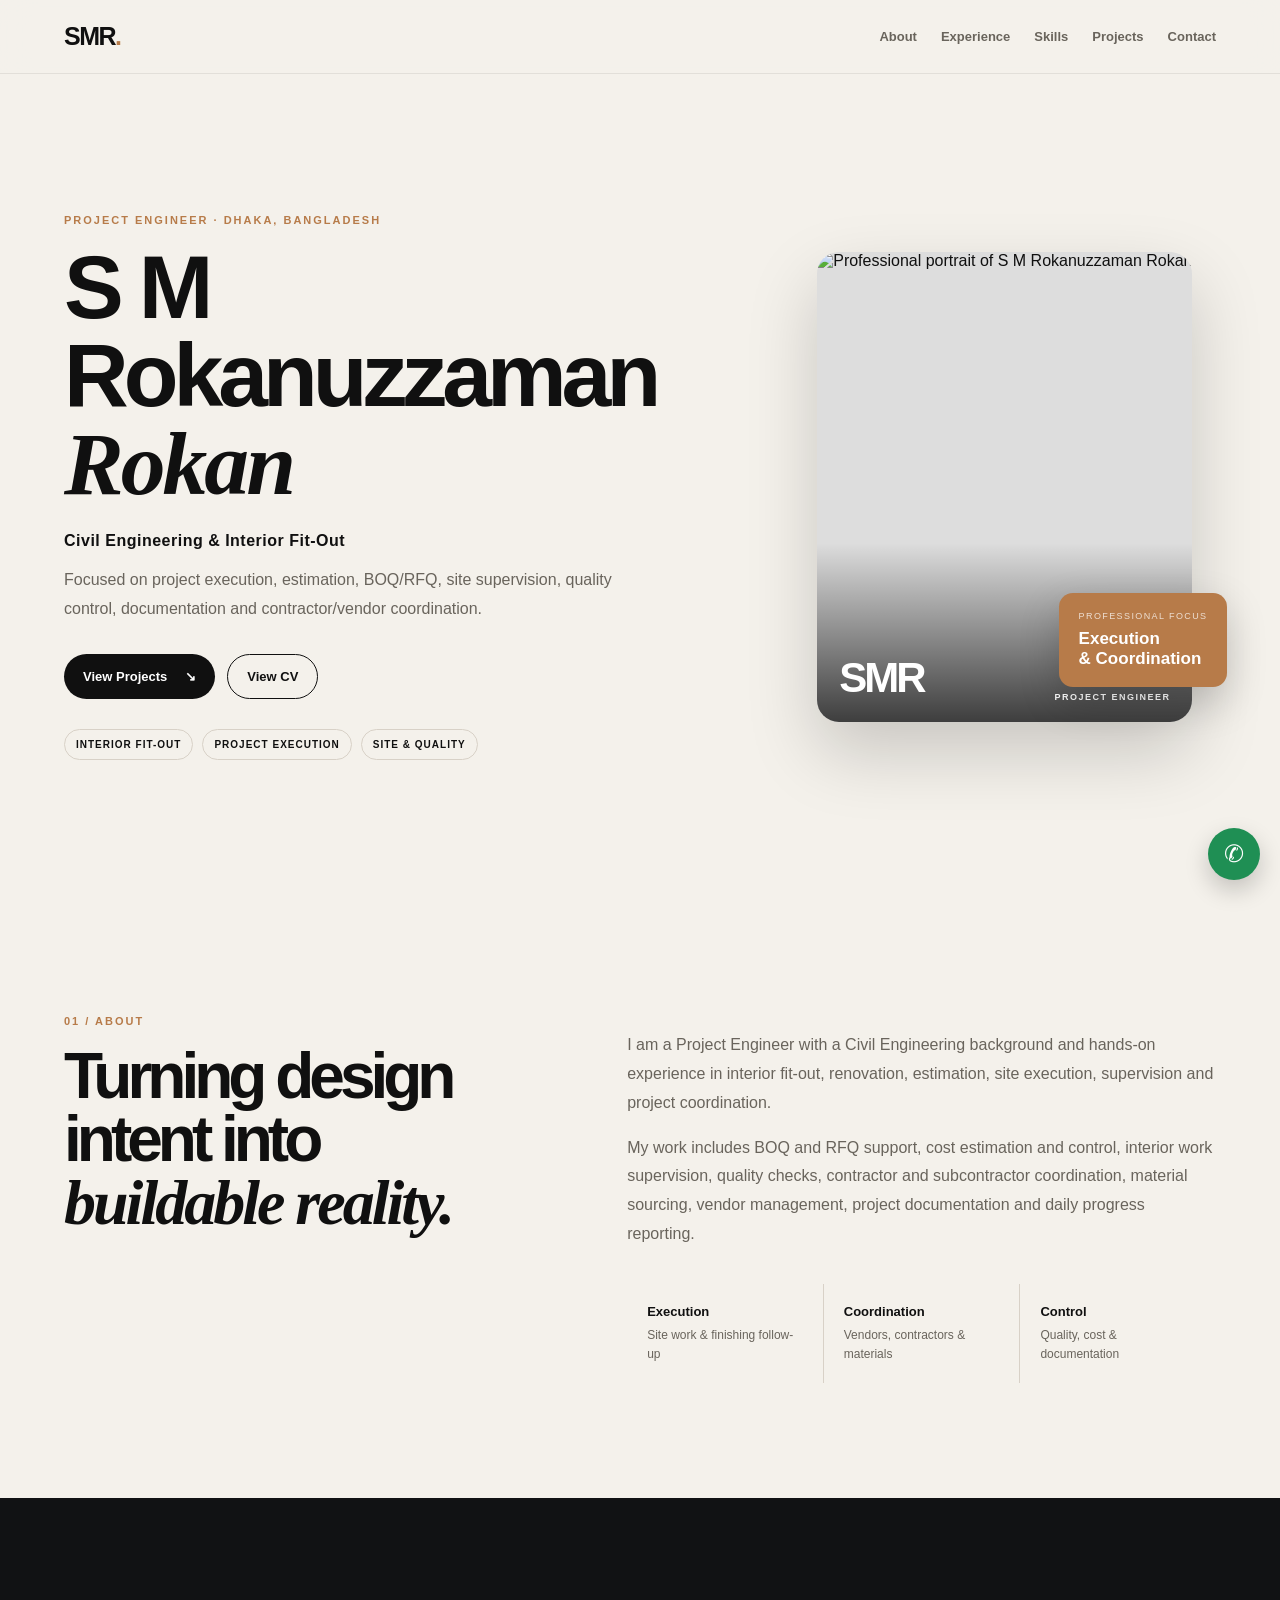
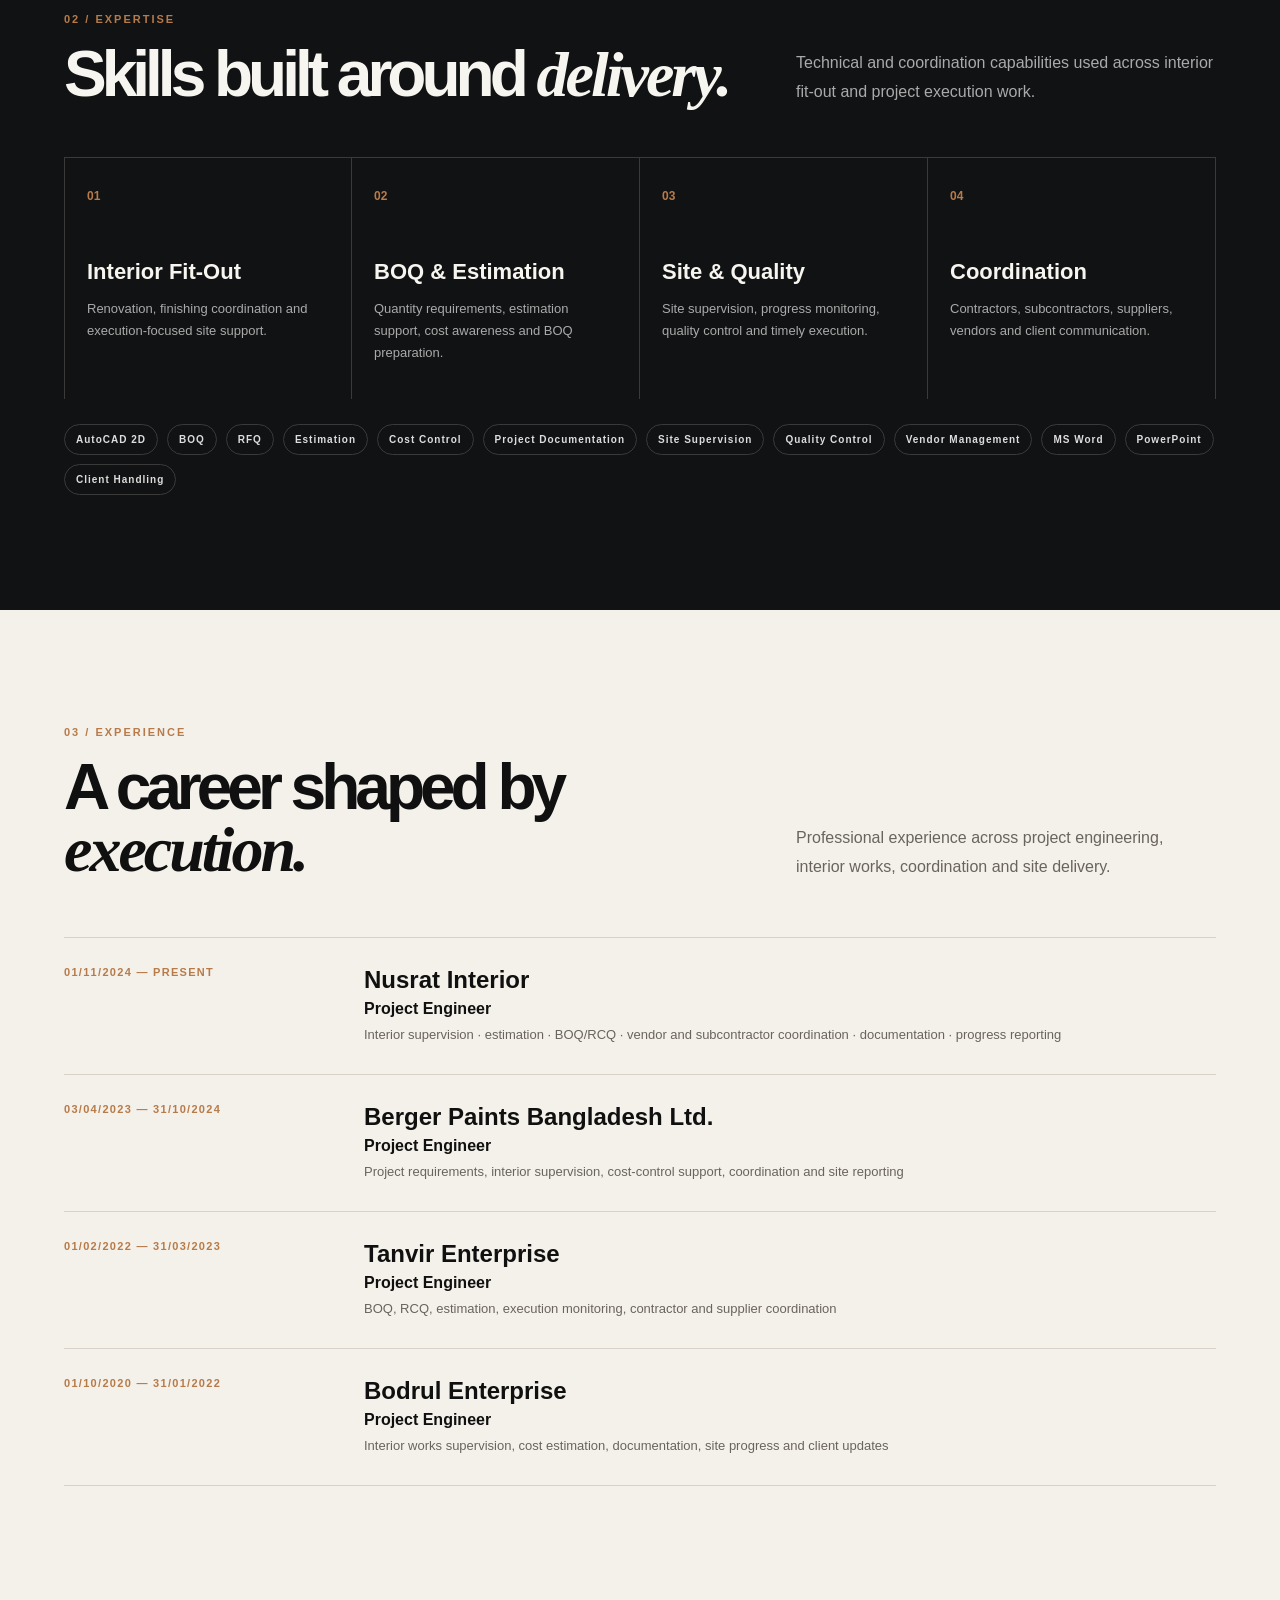
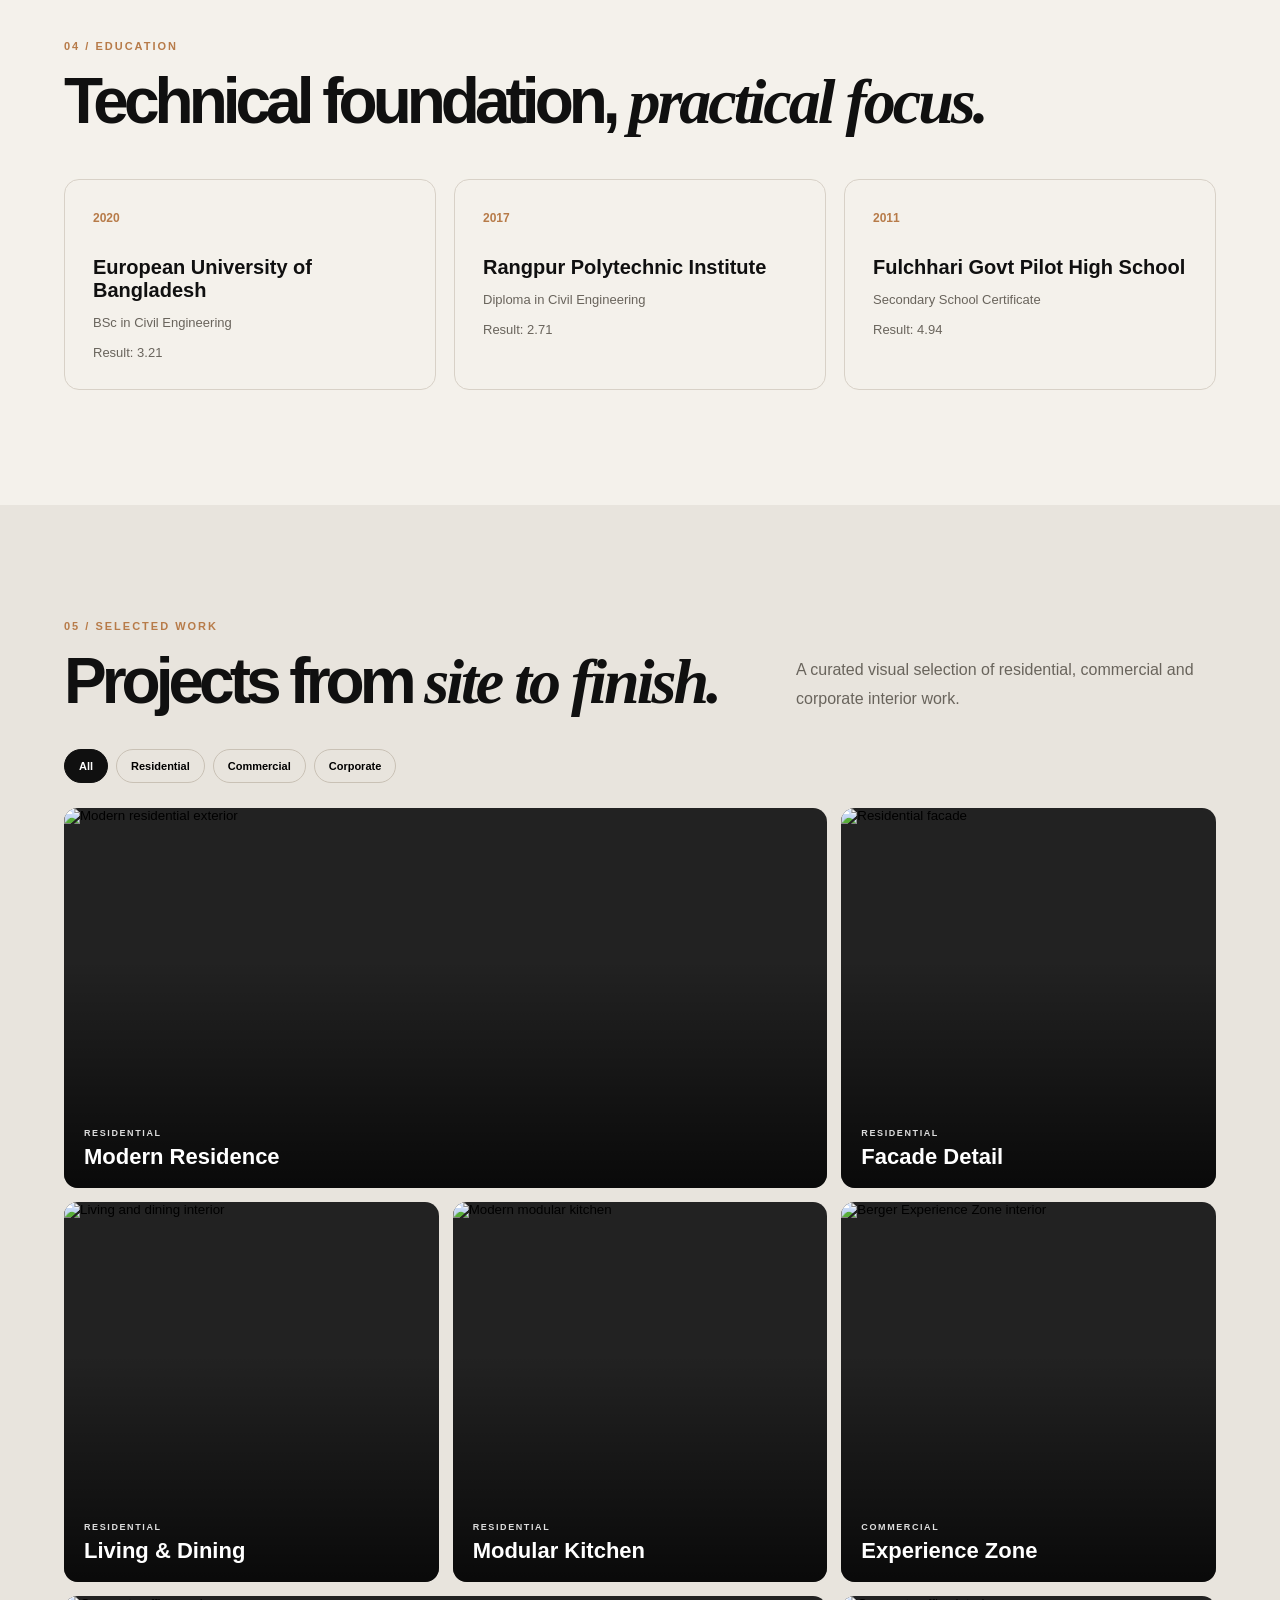
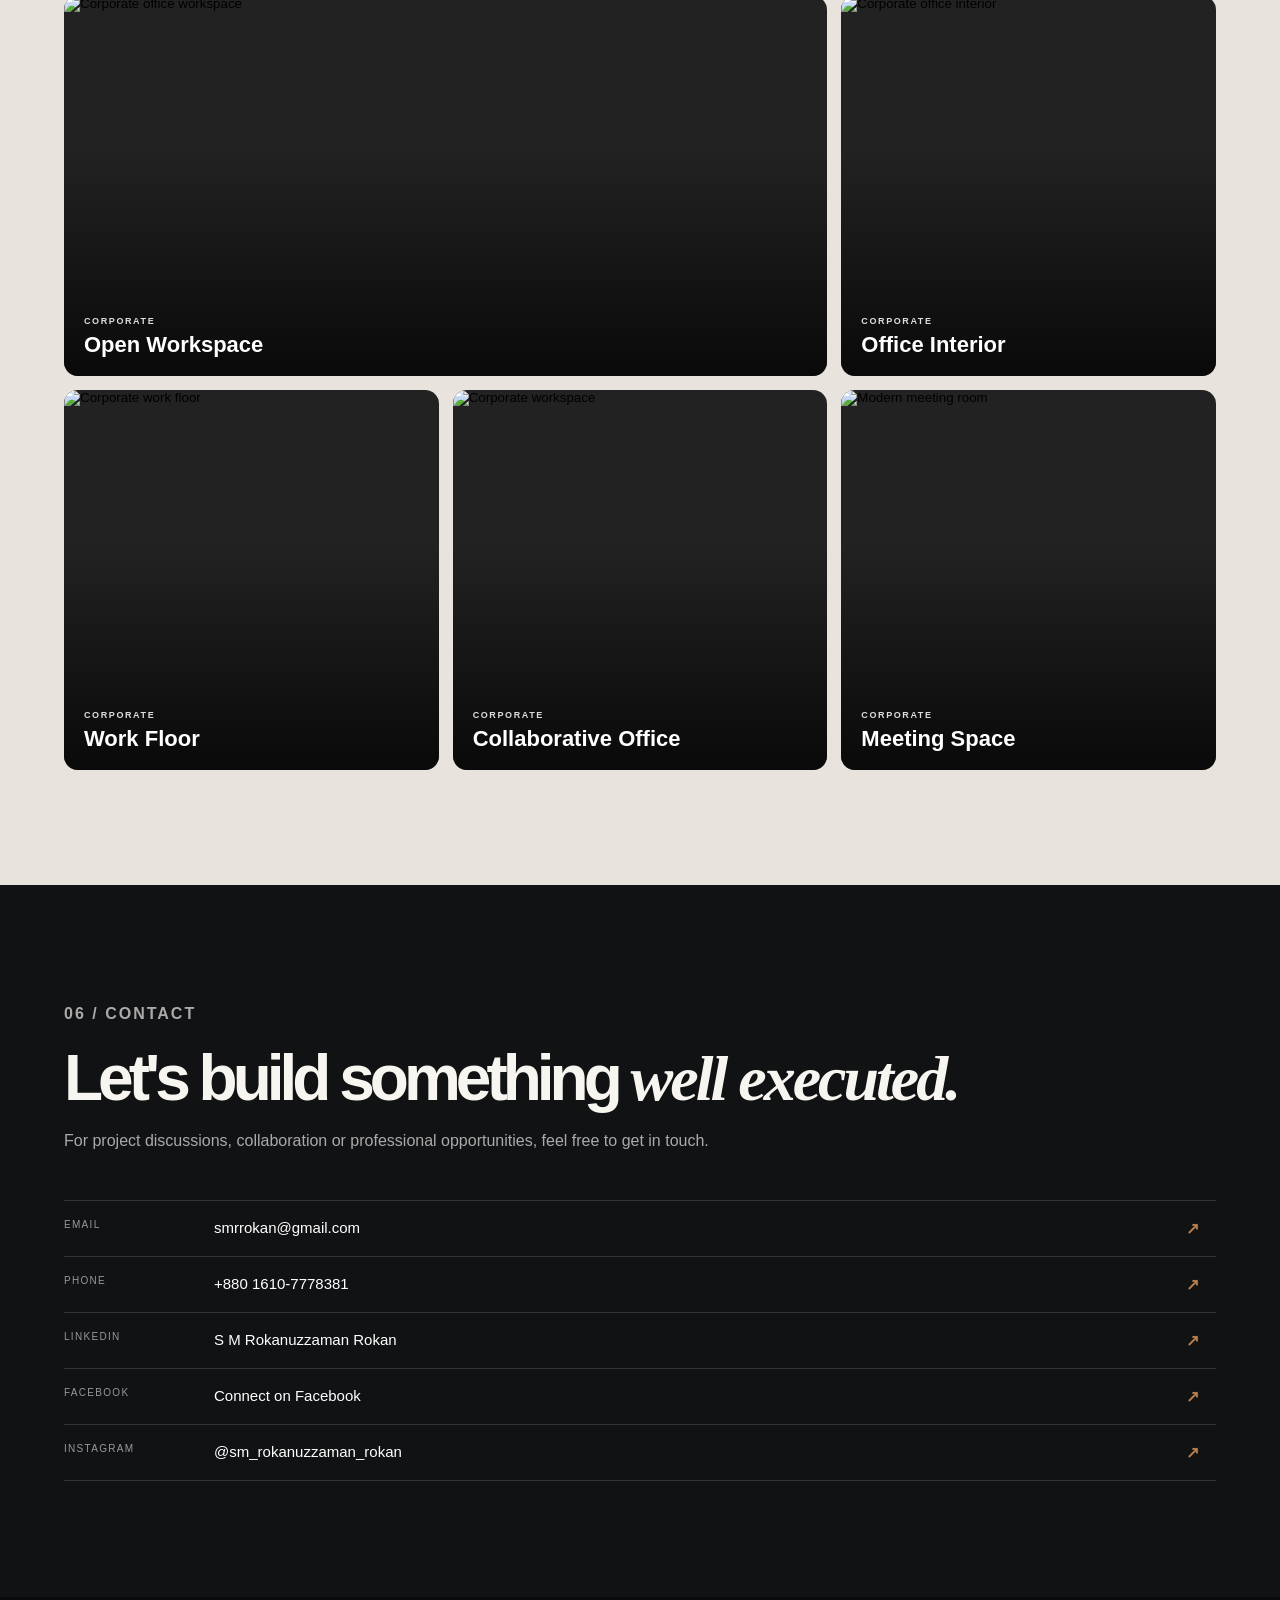
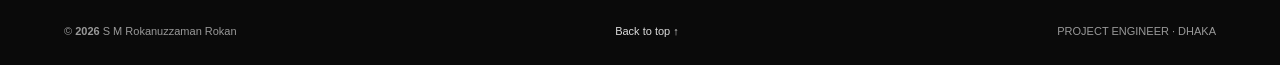
==== commit b2ab6b7e: "Add files via upload" ====
--- a/index.html
+++ b/index.html
@@ -1,275 +1,129 @@
-<!DOCTYPE html>
+<!doctype html>
 <html lang="en">
 <head>
-<meta charset="UTF-8">
-<meta name="viewport" content="width=device-width, initial-scale=1.0">
-<meta name="description" content="S M Rokanuzzaman Rokan — Project Engineer specializing in interior fit-out, project execution, BOQ, RCQ/RFQ, estimation, cost control, site supervision, quality control, contractor and vendor coordination.">
-<meta name="author" content="S M Rokanuzzaman Rokan">
-<meta name="robots" content="index, follow, max-image-preview:large">
-<meta name="google-site-verification" content="9ViBthYQJYr8vxwRvlJPKeVUc5zRY4cekm53BtojMg4">
-<meta name="theme-color" content="#111111">
-<meta name="keywords" content="S M Rokanuzzaman Rokan, Project Engineer, Interior Fit-out, Project Execution, BOQ, RCQ, RFQ, Estimation, Cost Control, Site Supervision, Quality Control, Contractor Coordination, Vendor Coordination, Dhaka Bangladesh">
-<link rel="canonical" href="https://smrrokan-cpu.github.io/rokan-portfolio/">
-<meta property="og:title" content="S M Rokanuzzaman Rokan | Project Engineer">
-<meta property="og:description" content="Professional portfolio of S M Rokanuzzaman Rokan — Project Engineer | Interior Fit-Out & Project Execution | BOQ · RCQ/RFQ · Estimation & Cost Control | Site Supervision | Quality Control | Contractor & Vendor Coordination.">
-<meta property="og:type" content="profile">
-<meta property="og:url" content="https://smrrokan-cpu.github.io/rokan-portfolio/">
-<meta property="og:image" content="profile.jpg">
-<title>S M Rokanuzzaman Rokan | Project Engineer</title>
-<link rel="preconnect" href="https://fonts.googleapis.com">
-<link rel="preconnect" href="https://fonts.gstatic.com" crossorigin>
-<link href="https://fonts.googleapis.com/css2?family=DM+Sans:wght@400;500;600;700&family=Manrope:wght@500;600;700;800&family=Playfair+Display:ital,wght@0,600;1,600&display=swap" rel="stylesheet">
-<script type="application/ld+json">
-{
-  "@context":"https://schema.org",
-  "@type":"ProfilePage",
-  "url":"https://smrrokan-cpu.github.io/rokan-portfolio/",
-  "mainEntity":{
-    "@type":"Person",
-    "name":"S M Rokanuzzaman Rokan",
-    "jobTitle":"Project Engineer",
-    "description":"Project Engineer specializing in interior fit-out, project execution, BOQ, RCQ/RFQ, estimation, cost control, site supervision, quality control and contractor/vendor coordination.",
-    "image":"profile.jpg",
-    "sameAs":[
-      "https://www.linkedin.com/in/s-m-rokanuzzaman-rokan-14b491153/",
-      "https://www.instagram.com/sm_rokanuzzaman_rokan/"
-    ],
-    "url":"https://smrrokan-cpu.github.io/rokan-portfolio/"
-  }
-}
-</script>
+  <meta charset="utf-8">
+  <meta name="viewport" content="width=device-width, initial-scale=1">
+  <meta name="description" content="Professional portfolio of S M Rokanuzzaman Rokan, Project Engineer specializing in civil engineering, interior fit-out, project execution, BOQ, RFQ, estimation, site supervision, quality control and coordination.">
+  <meta name="keywords" content="S M Rokanuzzaman Rokan, Project Engineer, Civil Engineering, Interior Fit-Out, BOQ, RFQ, Estimation, Site Supervision, Quality Control, Dhaka">
+  <meta name="author" content="S M Rokanuzzaman Rokan">
+  <meta name="robots" content="index,follow,max-image-preview:large">
+  <meta property="og:title" content="S M Rokanuzzaman Rokan | Project Engineer">
+  <meta property="og:description" content="Civil Engineering & Interior Fit-Out | Project Execution | BOQ | RFQ | Estimation | Site Supervision">
+  <meta property="og:type" content="website">
+  <meta property="og:url" content="https://smrrokan-cpu.github.io/rokan-portfolio/">
+  <meta property="og:image" content="https://smrrokan-cpu.github.io/rokan-portfolio/assets/profile.jpg">
+  <link rel="canonical" href="https://smrrokan-cpu.github.io/rokan-portfolio/">
+  <link rel="icon" href="assets/profile.jpg">
+  <title>S M Rokanuzzaman Rokan | Project Engineer</title>
+  <link rel="preconnect" href="https://fonts.googleapis.com">
+  <link rel="preconnect" href="https://fonts.gstatic.com" crossorigin>
+  <link href="https://fonts.googleapis.com/css2?family=DM+Sans:wght@400;500;600;700&family=Manrope:wght@500;600;700;800&family=Playfair+Display:ital,wght@0,600;1,600&display=swap" rel="stylesheet">
+  <link rel="stylesheet" href="style.css">
+  <script type="application/ld+json">
+  {"@context":"https://schema.org","@type":"ProfilePage","url":"https://smrrokan-cpu.github.io/rokan-portfolio/","mainEntity":{"@type":"Person","name":"S M Rokanuzzaman Rokan","jobTitle":"Project Engineer","description":"Project Engineer with a Civil Engineering background specializing in interior fit-out, project execution, BOQ, RFQ, estimation, site supervision, quality control and coordination.","image":"https://smrrokan-cpu.github.io/rokan-portfolio/assets/profile.jpg","email":"smrrokan@gmail.com","telephone":"+8801610778381","address":{"@type":"PostalAddress","addressLocality":"Dhaka","addressCountry":"BD"},"sameAs":["https://www.facebook.com/smrrokan","https://www.instagram.com/sm_rokanuzzaman_rokan/","https://www.linkedin.com/in/s-m-rokanuzzaman-rokan-14b491153/"]}}
+  </script>
 </head>
 <body>
-<div class="scroll-progress"><span id="progressBar"></span></div>
+  <div class="progress"><span id="progressBar"></span></div>
+  <header class="site-header" id="top">
+    <a class="brand" href="#home" aria-label="Home">SMR<span>.</span></a>
+    <button class="menu" aria-label="Open menu" aria-expanded="false">☰</button>
+    <nav aria-label="Primary navigation">
+      <a href="#about">About</a><a href="#experience">Experience</a><a href="#skills">Skills</a><a href="#projects">Projects</a><a href="#contact">Contact</a>
+    </nav>
+  </header>
 
-<header class="site-header" id="top">
-  <a class="brand" href="#home">SMR<span>.</span></a>
-  <button class="menu" aria-label="Open menu" aria-expanded="false">☰</button>
-  <nav aria-label="Primary navigation">
-    <a href="#about">About</a>
-    <a href="#experience">Experience</a>
-    <a href="#education">Education</a>
-    <a href="#skills">Skills</a>
-    <a href="#projects">Projects</a>
-    <a href="#activity">Activity</a>
-    <a href="#contact">Contact</a>
-  </nav>
-</header>
+  <main>
+    <section class="hero" id="home">
+      <div class="hero-copy reveal">
+        <p class="eyebrow">PROJECT ENGINEER · DHAKA, BANGLADESH</p>
+        <h1>S M Rokanuzzaman <em>Rokan</em></h1>
+        <p class="headline">Civil Engineering &amp; Interior Fit-Out</p>
+        <p class="hero-text">Focused on project execution, estimation, BOQ/RFQ, site supervision, quality control, documentation and contractor/vendor coordination.</p>
+        <div class="actions">
+          <a class="btn primary" href="#projects">View Projects <b>↘</b></a>
+          <a class="btn secondary" href="SM%20Rokanuzzaman%20Rokan%20CV.pdf" target="_blank">View CV</a>
+        </div>
+        <div class="hero-points"><span>INTERIOR FIT-OUT</span><span>PROJECT EXECUTION</span><span>SITE &amp; QUALITY</span></div>
+      </div>
+      <div class="hero-photo reveal">
+        <div class="photo-card"><img src="assets/profile.jpg" alt="Professional portrait of S M Rokanuzzaman Rokan"><div class="photo-overlay"></div><div class="photo-caption"><b>SMR</b><span>PROJECT ENGINEER</span></div></div>
+        <div class="floating-card"><small>PROFESSIONAL FOCUS</small><strong>Execution<br>&amp; Coordination</strong></div>
+      </div>
+    </section>
 
-<main id="main-content">
-<section id="home" class="hero">
-  <div class="hero-copy reveal">
-    <div class="status"><i></i> Available for the right opportunity</div>
-    <p class="eyebrow">PROJECT ENGINEER · DHAKA, BANGLADESH</p>
-    <h1>S M Rokanuzzaman <em>Rokan</em></h1>
-    <p class="headline">Project Engineer | Interior Fit-Out &amp; Project Execution | BOQ · RCQ/RFQ · Estimation &amp; Cost Control | Site Supervision | Quality Control | Contractor &amp; Vendor Coordination</p>
-    <p class="hero-text">Civil Engineering professional with hands-on experience in interior fit-out, renovation, project estimation, site execution, supervision and project coordination.</p>
-    <div class="actions">
-      <a class="btn btn-dark" href="#experience">View Experience <b>↗</b></a>
-      <a class="btn btn-outline" href="https://www.linkedin.com/in/s-m-rokanuzzaman-rokan-14b491153/" target="_blank" rel="noopener">LinkedIn Profile</a>
-    </div>
-    <div class="hero-stats">
-      <div><strong>150+</strong><span>LinkedIn connections</span></div>
-      <div><strong>172</strong><span>Followers</span></div>
-      <div><strong>3</strong><span>Education entries</span></div>
-    </div>
-  </div>
-  <div class="hero-photo reveal">
-    <div class="photo-card">
-      <img src="profile.jpg" alt="Professional portrait of S M Rokanuzzaman Rokan">
-      <div class="photo-shade"></div>
-      <div class="photo-bottom"><span>SMR</span><small>PROJECT ENGINEER · EXECUTION</small></div>
-    </div>
-    <div class="photo-label">PROJECT ENGINEER</div>
-  </div>
-</section>
+    <section class="section split" id="about">
+      <div class="reveal"><p class="eyebrow">01 / ABOUT</p><h2>Turning design intent into <em>buildable reality.</em></h2></div>
+      <div class="body-copy reveal">
+        <p>I am a Project Engineer with a Civil Engineering background and hands-on experience in interior fit-out, renovation, estimation, site execution, supervision and project coordination.</p>
+        <p>My work includes BOQ and RFQ support, cost estimation and control, interior work supervision, quality checks, contractor and subcontractor coordination, material sourcing, vendor management, project documentation and daily progress reporting.</p>
+        <div class="mini-grid"><div><b>Execution</b><span>Site work &amp; finishing follow-up</span></div><div><b>Coordination</b><span>Vendors, contractors &amp; materials</span></div><div><b>Control</b><span>Quality, cost &amp; documentation</span></div></div>
+      </div>
+    </section>
 
-<section id="about" class="section split reveal">
-  <div>
-    <p class="eyebrow">01 / ABOUT</p>
-    <h2>Project execution with <em>technical knowledge.</em></h2>
-  </div>
-  <div class="body-copy">
-    <p>I am a Project Engineer with a Civil Engineering background and hands-on professional experience in interior fit-out, renovation, project estimation, site execution, supervision, and project coordination.</p>
-    <p>My professional experience includes BOQ preparation, RCQ/RFQ, project cost estimation, cost control, interior work supervision, site supervision, quality control, contractor and subcontractor coordination, material and supplier sourcing, vendor management, inventory tracking, project documentation, daily site reporting, client communication, and progress monitoring.</p>
-    <p>I focus on delivering projects with strong attention to detail, effective coordination, quality execution, proper documentation, and timely completion.</p>
-    <div class="quote">Technical Knowledge <span>·</span> Strong Coordination <span>·</span> Quality Execution</div>
-    <p>I am interested in connecting with professionals, organizations, contractors, consultants, interior companies, and project teams working in construction, interior fit-out, renovation, project management, and engineering.</p>
-  </div>
-</section>
+    <section class="section dark" id="skills">
+      <div class="section-heading reveal"><div><p class="eyebrow">02 / EXPERTISE</p><h2>Skills built around <em>delivery.</em></h2></div><p>Technical and coordination capabilities used across interior fit-out and project execution work.</p></div>
+      <div class="skill-grid">
+        <article class="skill reveal"><b>01</b><h3>Interior Fit-Out</h3><p>Renovation, finishing coordination and execution-focused site support.</p></article>
+        <article class="skill reveal"><b>02</b><h3>BOQ &amp; Estimation</h3><p>Quantity requirements, estimation support, cost awareness and BOQ preparation.</p></article>
+        <article class="skill reveal"><b>03</b><h3>Site &amp; Quality</h3><p>Site supervision, progress monitoring, quality control and timely execution.</p></article>
+        <article class="skill reveal"><b>04</b><h3>Coordination</h3><p>Contractors, subcontractors, suppliers, vendors and client communication.</p></article>
+      </div>
+      <div class="tags reveal"><span>AutoCAD 2D</span><span>BOQ</span><span>RFQ</span><span>Estimation</span><span>Cost Control</span><span>Project Documentation</span><span>Site Supervision</span><span>Quality Control</span><span>Vendor Management</span><span>MS Word</span><span>PowerPoint</span><span>Client Handling</span></div>
+    </section>
 
-<section class="section dark">
-  <div class="section-heading reveal">
-    <div>
-      <p class="eyebrow">02 / PROFESSIONAL FOCUS</p>
-      <h2>What I bring to a <em>project.</em></h2>
-    </div>
-    <p>Execution-focused support across technical, commercial, site and coordination responsibilities.</p>
-  </div>
-  <div class="expertise-grid">
-    <article class="skill reveal"><span>01</span><div><h3>Project Engineering</h3><p>Project execution, coordination, documentation and technical follow-up.</p></div></article>
-    <article class="skill reveal"><span>02</span><div><h3>Interior Fit-Out</h3><p>Interior installation, renovation, finishing works and site execution.</p></div></article>
-    <article class="skill reveal"><span>03</span><div><h3>BOQ · RCQ/RFQ</h3><p>Quantity work, BOQ preparation, quotation support and procurement coordination.</p></div></article>
-    <article class="skill reveal"><span>04</span><div><h3>Cost Control</h3><p>Estimation, cost monitoring, material control and project cost coordination.</p></div></article>
-    <article class="skill reveal"><span>05</span><div><h3>Site Supervision</h3><p>Monitoring site activities, quality, progress and timely execution.</p></div></article>
-    <article class="skill reveal"><span>06</span><div><h3>Quality Control</h3><p>Quality checks, finishing follow-up and compliance with project requirements.</p></div></article>
-    <article class="skill reveal"><span>07</span><div><h3>Contractor &amp; Vendor</h3><p>Coordination with contractors, subcontractors, suppliers and vendors.</p></div></article>
-    <article class="skill reveal"><span>08</span><div><h3>Documentation</h3><p>Daily reports, progress records, project documentation and client updates.</p></div></article>
-  </div>
-</section>
+    <section class="section experience" id="experience">
+      <div class="section-heading reveal"><div><p class="eyebrow">03 / EXPERIENCE</p><h2>A career shaped by <em>execution.</em></h2></div><p>Professional experience across project engineering, interior works, coordination and site delivery.</p></div>
+      <div class="timeline">
+        <article class="timeline-item reveal"><time>01/11/2024 — PRESENT</time><div><h3>Nusrat Interior</h3><p>Project Engineer</p><span>Interior supervision · estimation · BOQ/RCQ · vendor and subcontractor coordination · documentation · progress reporting</span></div></article>
+        <article class="timeline-item reveal"><time>03/04/2023 — 31/10/2024</time><div><h3>Berger Paints Bangladesh Ltd.</h3><p>Project Engineer</p><span>Project requirements, interior supervision, cost-control support, coordination and site reporting</span></div></article>
+        <article class="timeline-item reveal"><time>01/02/2022 — 31/03/2023</time><div><h3>Tanvir Enterprise</h3><p>Project Engineer</p><span>BOQ, RCQ, estimation, execution monitoring, contractor and supplier coordination</span></div></article>
+        <article class="timeline-item reveal"><time>01/10/2020 — 31/01/2022</time><div><h3>Bodrul Enterprise</h3><p>Project Engineer</p><span>Interior works supervision, cost estimation, documentation, site progress and client updates</span></div></article>
+      </div>
+    </section>
 
-<section id="experience" class="section">
-  <div class="section-heading reveal">
-    <div><p class="eyebrow">03 / EXPERIENCE</p><h2>Professional <em>journey.</em></h2></div>
-    <p>Experience presented in the same order and with the core responsibilities shown on LinkedIn.</p>
-  </div>
-  <div class="timeline">
-    <article class="job reveal">
-      <div class="job-date">NOV 2024 — PRESENT</div>
-      <div class="job-main">
-        <div class="job-title"><h3>Project Manager</h3><span>Nusrat Furniture and Interior · Full-time</span><small>Dhaka, Bangladesh · Hybrid</small></div>
-        <ul>
-          <li>Prepared and supported BOQ, RCQ, and project estimation activities.</li>
-          <li>Assisted with project cost estimation and cost-control activities.</li>
-          <li>Supervised site and interior works to ensure quality and timely execution.</li>
-          <li>Coordinated contractors, suppliers, vendors, and project-related materials.</li>
-          <li>Maintained project documentation, daily site reports, and progress records.</li>
-          <li>Supported client communication and provided project progress updates.</li>
-          <li>Monitored site activities and coordinated requirements for smooth project execution.</li>
-        </ul>
+    <section class="section education">
+      <div class="section-heading reveal"><div><p class="eyebrow">04 / EDUCATION</p><h2>Technical foundation, <em>practical focus.</em></h2></div></div>
+      <div class="education-grid">
+        <article class="reveal"><b>2020</b><h3>European University of Bangladesh</h3><p>BSc in Civil Engineering</p><small>Result: 3.21</small></article>
+        <article class="reveal"><b>2017</b><h3>Rangpur Polytechnic Institute</h3><p>Diploma in Civil Engineering</p><small>Result: 2.71</small></article>
+        <article class="reveal"><b>2011</b><h3>Fulchhari Govt Pilot High School</h3><p>Secondary School Certificate</p><small>Result: 4.94</small></article>
       </div>
-    </article>
+    </section>
 
-    <article class="job reveal">
-      <div class="job-date">MAR 2023 — OCT 2024</div>
-      <div class="job-main">
-        <div class="job-title"><h3>Project Engineer</h3><span>Berger Paints Bangladesh Limited · Full-time</span><small>Uttara, Dhaka, Bangladesh · Hybrid</small></div>
-        <ul>
-          <li>Prepared and supported BOQ, RCQ, and project estimation activities.</li>
-          <li>Assisted with project cost estimation and cost-control activities.</li>
-          <li>Supervised site and interior works to ensure quality and timely execution.</li>
-          <li>Coordinated contractors, suppliers, vendors, and project-related materials.</li>
-          <li>Maintained project documentation, daily site reports, and progress records.</li>
-          <li>Supported client communication and provided project progress updates.</li>
-          <li>Monitored site activities and coordinated requirements for smooth project execution.</li>
-        </ul>
+    <section class="section projects" id="projects">
+      <div class="section-heading reveal"><div><p class="eyebrow">05 / SELECTED WORK</p><h2>Projects from <em>site to finish.</em></h2></div><p>A curated visual selection of residential, commercial and corporate interior work.</p></div>
+      <div class="filters reveal" role="group" aria-label="Project filters"><button class="active" data-filter="all">All</button><button data-filter="residential">Residential</button><button data-filter="commercial">Commercial</button><button data-filter="corporate">Corporate</button></div>
+      <div class="gallery">
+        <button class="project-card featured reveal" data-category="residential" data-image="assets/residential-exterior.png" data-title="Residential Exterior"><img src="assets/residential-exterior.png" alt="Modern residential exterior"><span class="project-info"><small>RESIDENTIAL</small><b>Modern Residence</b></span></button>
+        <button class="project-card reveal" data-category="residential" data-image="assets/residential-facade.jpg" data-title="Residential Facade"><img src="assets/residential-facade.jpg" alt="Residential facade"><span class="project-info"><small>RESIDENTIAL</small><b>Facade Detail</b></span></button>
+        <button class="project-card reveal" data-category="residential" data-image="assets/living-dining.jpg" data-title="Living and Dining Interior"><img src="assets/living-dining.jpg" alt="Living and dining interior"><span class="project-info"><small>RESIDENTIAL</small><b>Living &amp; Dining</b></span></button>
+        <button class="project-card reveal" data-category="residential" data-image="assets/kitchen.jpg" data-title="Modular Kitchen"><img src="assets/kitchen.jpg" alt="Modern modular kitchen"><span class="project-info"><small>RESIDENTIAL</small><b>Modular Kitchen</b></span></button>
+        <button class="project-card reveal" data-category="commercial" data-image="assets/berger-experience-zone.jpg" data-title="Berger Experience Zone"><img src="assets/berger-experience-zone.jpg" alt="Berger Experience Zone interior"><span class="project-info"><small>COMMERCIAL</small><b>Experience Zone</b></span></button>
+        <button class="project-card wide reveal" data-category="corporate" data-image="assets/corporate-office-01.jpg" data-title="Corporate Office Workspace"><img src="assets/corporate-office-01.jpg" alt="Corporate office workspace"><span class="project-info"><small>CORPORATE</small><b>Open Workspace</b></span></button>
+        <button class="project-card reveal" data-category="corporate" data-image="assets/corporate-office-02.jpg" data-title="Corporate Office Interior"><img src="assets/corporate-office-02.jpg" alt="Corporate office interior"><span class="project-info"><small>CORPORATE</small><b>Office Interior</b></span></button>
+        <button class="project-card reveal" data-category="corporate" data-image="assets/corporate-office-03.jpg" data-title="Corporate Work Floor"><img src="assets/corporate-office-03.jpg" alt="Corporate work floor"><span class="project-info"><small>CORPORATE</small><b>Work Floor</b></span></button>
+        <button class="project-card reveal" data-category="corporate" data-image="assets/corporate-office-04.jpg" data-title="Corporate Workspace"><img src="assets/corporate-office-04.jpg" alt="Corporate workspace"><span class="project-info"><small>CORPORATE</small><b>Collaborative Office</b></span></button>
+        <button class="project-card reveal" data-category="corporate" data-image="assets/meeting-room.jpg" data-title="Meeting Room"><img src="assets/meeting-room.jpg" alt="Modern meeting room"><span class="project-info"><small>CORPORATE</small><b>Meeting Space</b></span></button>
       </div>
-    </article>
+    </section>
 
-    <article class="job reveal">
-      <div class="job-date">OCT 2020 — MAR 2023</div>
-      <div class="job-main">
-        <div class="job-title"><h3>Project Engineer</h3><span>Bodrul Enterprise · Full-time</span><small>Mirpur, Dhaka, Bangladesh · Hybrid</small></div>
-        <ul>
-          <li>Prepared and supported BOQ, RCQ, and project estimation activities.</li>
-          <li>Assisted with project cost estimation and cost-control activities.</li>
-          <li>Supervised site and interior works to ensure quality and timely execution.</li>
-          <li>Coordinated contractors, suppliers, vendors, and project-related materials.</li>
-          <li>Maintained project documentation, daily site reports, and progress records.</li>
-          <li>Supported client communication and provided project progress updates.</li>
-          <li>Monitored site activities and coordinated requirements for smooth project execution.</li>
-        </ul>
+    <section class="section contact dark" id="contact">
+      <div class="contact-copy reveal"><p class="eyebrow">06 / CONTACT</p><h2>Let's build something <em>well executed.</em></h2><p>For project discussions, collaboration or professional opportunities, feel free to get in touch.</p></div>
+      <div class="contact-list reveal">
+        <a href="mailto:smrrokan@gmail.com"><small>EMAIL</small><span>smrrokan@gmail.com</span><b>↗</b></a>
+        <a href="tel:+8801610778381"><small>PHONE</small><span>+880 1610-7778381</span><b>↗</b></a>
+        <a href="https://www.linkedin.com/in/s-m-rokanuzzaman-rokan-14b491153/" target="_blank" rel="noopener"><small>LINKEDIN</small><span>S M Rokanuzzaman Rokan</span><b>↗</b></a>
+        <a href="https://www.facebook.com/smrrokan" target="_blank" rel="noopener"><small>FACEBOOK</small><span>Connect on Facebook</span><b>↗</b></a>
+        <a href="https://www.instagram.com/sm_rokanuzzaman_rokan/" target="_blank" rel="noopener"><small>INSTAGRAM</small><span>@sm_rokanuzzaman_rokan</span><b>↗</b></a>
       </div>
-    </article>
+    </section>
+  </main>
 
-    <article class="job reveal">
-      <div class="job-date">SEP 2017 — SEP 2020</div>
-      <div class="job-main">
-        <div class="job-title"><h3>Project Engineer</h3><span>TANVIR ENTERPRISE · Full-time</span><small>North Badda, Dhaka, Bangladesh · Hybrid</small></div>
-        <ul>
-          <li>Prepared and supported BOQ, RCQ, and project estimation activities.</li>
-          <li>Assisted with project cost estimation and cost-control activities.</li>
-          <li>Supervised site and interior works to ensure quality and timely execution.</li>
-          <li>Coordinated contractors, suppliers, vendors, and project-related materials.</li>
-          <li>Maintained project documentation, daily site reports, and progress records.</li>
-          <li>Supported client communication and provided project progress updates.</li>
-          <li>Monitored site activities and coordinated requirements for smooth project execution.</li>
-        </ul>
-      </div>
-    </article>
-  </div>
-</section>
+  <footer><span>© <b id="year"></b> S M Rokanuzzaman Rokan</span><a href="#top">Back to top ↑</a><span>PROJECT ENGINEER · DHAKA</span></footer>
 
-<section id="education" class="section soft">
-  <div class="section-heading reveal">
-    <div><p class="eyebrow">04 / EDUCATION</p><h2>Academic <em>background.</em></h2></div>
-    <p>Civil Engineering education from school through undergraduate level.</p>
-  </div>
-  <div class="education-grid">
-    <article class="education-card reveal"><span>01</span><h3>European University of Bangladesh</h3><p>BSc in Civil Engineering, Civil Engineering</p><small>Sep 2017 — Oct 2020 · Grade: 3.21</small></article>
-    <article class="education-card reveal"><span>02</span><h3>Rangpur Polytechnic Institute</h3><p>Diploma in Civil Engineering, Civil Engineering</p><small>Nov 2012 — Jul 2017 · Grade: 2.71</small></article>
-    <article class="education-card reveal"><span>03</span><h3>Fulchhari Govt Pilot High School, Gaibandha</h3><p>Secondary School Certificate</p><small>Jan 2006 — Apr 2011 · Grade: 4.94</small></article>
-  </div>
-</section>
-
-<section id="skills" class="section">
-  <div class="section-heading reveal">
-    <div><p class="eyebrow">05 / SKILLS</p><h2>Skills &amp; <em>capabilities.</em></h2></div>
-    <p>Skills and project-linked capabilities visible on the LinkedIn profile screenshots.</p>
-  </div>
-  <div class="skill-tags reveal">
-    <span>AutoCAD</span><span>Interior Fit-out</span><span>Project Engineering</span><span>Project Management</span>
-    <span>Cost Estimation</span><span>Bill of Quantities (BOQ)</span><span>Request for Quotation (RFQ)</span><span>Project Documentation</span>
-    <span>Renovation</span><span>Cost Management</span><span>Site Supervision</span><span>Vendor Coordination</span>
-    <span>Data Analysis</span><span>Quality Control</span><span>Microsoft Word</span><span>Microsoft PowerPoint</span>
-    <span>Adobe Photoshop</span><span>Cost Control</span><span>Client Communication</span><span>Supplier Coordination</span>
-    <span>Material Sourcing</span><span>Inventory Tracking</span><span>Progress Monitoring</span><span>Contractor Coordination</span>
-  </div>
-  <div class="linked-projects reveal">
-    <div><b>Interior Fit-out</b><span>Rupali Hauque Residence · HR Office–Berger House · Nikunja-1 Duplex House Interior for Office</span></div>
-    <div><b>Project Engineering</b><span>Rupali Hauque Residence · HR Office–Berger House · Nikunja-1 Duplex House Interior for Office</span></div>
-    <div><b>Site Supervision</b><span>Rupali Hauque Residence · HR Office–Berger House · Nikunja-1 Duplex House Interior for Office</span></div>
-    <div><b>Quality Control</b><span>Rupali Hauque Residence · HR Office–Berger House · Nikunja-1 Duplex House Interior for Office</span></div>
-  </div>
-</section>
-
-<section id="projects" class="section dark">
-  <div class="section-heading reveal">
-    <div><p class="eyebrow">06 / PROJECTS</p><h2>Selected <em>project work.</em></h2></div>
-    <p>Project names connected to the skills shown on the LinkedIn profile and the existing portfolio.</p>
-  </div>
-  <div class="project-grid">
-    <article class="project featured reveal"><div class="project-head"><span>01</span><label>RESIDENTIAL</label></div><div><p class="eyebrow">SITE SUPERVISION · BOQ · QUALITY</p><h3>Rupali Hauque Residence</h3><p>Project-linked experience covering site supervision, BOQ, project engineering, project management, documentation and quality control.</p></div><footer><span>Project Experience</span><b>↗</b></footer></article>
-    <article class="project reveal"><div class="project-head"><span>02</span><label>COMMERCIAL</label></div><div><p class="eyebrow">BERGER HOUSE · HR OFFICE</p><h3>HR Office — Berger House</h3><p>Interior project experience involving cost estimation, cost management, BOQ/RFQ, vendor coordination, quality control and project documentation.</p></div><footer><span>Interior Fit-out</span><b>↗</b></footer></article>
-    <article class="project reveal"><div class="project-head"><span>03</span><label>OFFICE INTERIOR</label></div><div><p class="eyebrow">NIKUNJA-1</p><h3>Nikunja-1 Duplex House Interior for Office</h3><p>Interior fit-out and renovation-related project work with site supervision, client communication and contractor/vendor coordination.</p></div><footer><span>Execution &amp; Coordination</span><b>↗</b></footer></article>
-  </div>
-</section>
-
-<section id="activity" class="section activity">
-  <div class="section-heading reveal">
-    <div><p class="eyebrow">07 / LINKEDIN ACTIVITY</p><h2>Professional <em>presence.</em></h2></div>
-    <p>Public-facing profile information is summarized here; private LinkedIn analytics are intentionally not exposed.</p>
-  </div>
-  <div class="activity-card reveal">
-    <div class="activity-meta"><strong>172 Followers</strong><span>150+ Connections</span></div>
-    <h3>Recent project updates</h3>
-    <p>LinkedIn activity includes project handover and interior/project execution updates, including a handover project at Gildan Bangladesh, G.A.B Ltd, Gulshan-2 and Myth Limited.</p>
-    <a class="btn btn-dark" href="https://www.linkedin.com/in/s-m-rokanuzzaman-rokan-14b491153/" target="_blank" rel="noopener">View LinkedIn Activity ↗</a>
-  </div>
-</section>
-
-<section id="contact" class="section contact">
-  <div class="reveal">
-    <p class="eyebrow">08 / CONTACT</p>
-    <h2>Open to professional <em>opportunities.</em></h2>
-    <p class="contact-intro">Open to professional networking, collaboration and suitable Project Engineer / Interior Project opportunities.</p>
-  </div>
-  <div class="contact-list reveal">
-    <a href="https://www.linkedin.com/in/s-m-rokanuzzaman-rokan-14b491153/" target="_blank" rel="noopener"><small>LINKEDIN</small><span>S M Rokanuzzaman Rokan</span><b>↗</b></a>
-    <a href="https://www.instagram.com/sm_rokanuzzaman_rokan/" target="_blank" rel="noopener"><small>INSTAGRAM</small><span>@sm_rokanuzzaman_rokan</span><b>↗</b></a>
-    <a href="mailto:smrrokan@gmail.com"><small>EMAIL</small><span>smrrokan@gmail.com</span><b>↗</b></a>
-     <a href="tel:+8801610778381"><small>PHONE</small><span>+880 1610-778381</span><b>↗</b></a>
-    <div><small>LOCATION</small><span>Dhaka, Bangladesh</span><b>•</b></div>
-    <div><small>WORK MODE</small><span>On-site · Hybrid</span><b>•</b></div>
-  </div>
-</section>
-</main>
-
-<footer>
-  <span>© <b id="year"></b> S M Rokanuzzaman Rokan</span>
-  <a href="#top">Back to top ↑</a>
-  <span>Project Engineer · Interior Fit-Out &amp; Project Execution</span>
-</footer>
-<script src="script.js"></script>
+  <div class="lightbox" id="lightbox" aria-hidden="true"><button class="lightbox-close" aria-label="Close image">×</button><img src="" alt=""><p></p></div>
+  <a class="whatsapp" href="https://wa.me/8801610778381" target="_blank" rel="noopener" aria-label="Chat on WhatsApp">✆</a>
+  <script src="script.js"></script>
 </body>
 </html>
--- a/style.css
+++ b/style.css
@@ -0,0 +1,3 @@
+:root{--ink:#101010;--paper:#f4f1eb;--muted:#69645c;--line:#d8d1c7;--accent:#b77b49;--dark:#111214;--card:#1a1b1e}*{box-sizing:border-box}html{scroll-behavior:smooth}body{margin:0;background:var(--paper);color:var(--ink);font-family:"DM Sans",sans-serif}body.lock{overflow:hidden}.progress{position:fixed;z-index:100;height:3px;inset:0 auto auto 0;width:100%;background:transparent}.progress span{display:block;height:100%;width:0;background:var(--accent)}.site-header{position:sticky;top:0;z-index:50;height:74px;padding:0 5vw;display:flex;align-items:center;justify-content:space-between;background:rgba(244,241,235,.92);backdrop-filter:blur(16px);border-bottom:1px solid rgba(16,16,16,.08)}.brand{font:800 25px "Manrope",sans-serif;letter-spacing:-1.5px;color:var(--ink);text-decoration:none}.brand span{color:var(--accent)}nav{display:flex;gap:24px}nav a{color:var(--muted);text-decoration:none;font-size:13px;font-weight:700}nav a:hover{color:var(--ink)}.menu{display:none;border:0;background:none;font-size:25px}.hero{min-height:calc(100vh - 74px);padding:7vw 5vw;display:grid;grid-template-columns:1.05fr .95fr;gap:7vw;align-items:center;max-width:1500px;margin:auto}.eyebrow{font-size:11px;font-weight:800;letter-spacing:2px;color:var(--accent);margin:0 0 18px}.hero h1,.section h2{font:800 clamp(48px,7vw,96px)/.98 "Manrope",sans-serif;letter-spacing:-5px;margin:0}.hero h1 em,.section h2 em{font-family:"Playfair Display",serif;font-weight:600;letter-spacing:-3px}.headline{font:700 16px "Manrope",sans-serif;letter-spacing:.5px;margin:25px 0 10px}.hero-text,.section-heading>p,.body-copy>p,.contact-copy>p{max-width:650px;color:var(--muted);font-size:16px;line-height:1.8}.actions{display:flex;gap:12px;margin:30px 0}.btn{display:inline-flex;align-items:center;gap:18px;padding:14px 19px;border-radius:999px;text-decoration:none;font-size:13px;font-weight:800}.primary{background:var(--ink);color:white}.secondary{border:1px solid var(--ink);color:var(--ink)}.hero-points{display:flex;flex-wrap:wrap;gap:9px}.hero-points span,.tags span{font-size:10px;letter-spacing:1px;font-weight:800;border:1px solid var(--line);padding:9px 11px;border-radius:999px}.hero-photo{position:relative;max-width:500px;justify-self:end}.photo-card{position:relative;overflow:hidden;border-radius:22px;box-shadow:0 30px 70px rgba(0,0,0,.18);aspect-ratio:4/5;background:#ddd}.photo-card img{width:100%;height:100%;object-fit:cover;object-position:center top;display:block}.photo-overlay{position:absolute;inset:auto 0 0;height:38%;background:linear-gradient(transparent,rgba(0,0,0,.72))}.photo-caption{position:absolute;left:22px;right:22px;bottom:20px;color:white;display:flex;justify-content:space-between;align-items:end}.photo-caption b{font:800 42px "Manrope",sans-serif;letter-spacing:-3px}.photo-caption span{font-size:9px;font-weight:800;letter-spacing:1.5px;text-align:right}.floating-card{position:absolute;right:-35px;bottom:35px;background:var(--accent);color:white;padding:18px 20px;border-radius:14px;box-shadow:0 15px 40px rgba(0,0,0,.2)}.floating-card small{display:block;font-size:9px;letter-spacing:1.4px;opacity:.75;margin-bottom:8px}.floating-card strong{font:700 17px "Manrope",sans-serif}.section{padding:9vw 5vw;max-width:1500px;margin:auto}.split{display:grid;grid-template-columns:.85fr 1.15fr;gap:10vw}.section h2{font-size:clamp(40px,5vw,70px)}.mini-grid{display:grid;grid-template-columns:repeat(3,1fr);gap:1px;background:var(--line);margin-top:35px}.mini-grid div{background:var(--paper);padding:20px}.mini-grid b{display:block;font-size:13px;margin-bottom:6px}.mini-grid span{font-size:12px;color:var(--muted);line-height:1.5}.dark{max-width:none;background:var(--dark);color:#f7f5ef}.dark .section-heading{max-width:1400px;margin:auto}.dark .section-heading>p{color:#aaa}.skill-grid{max-width:1400px;margin:50px auto 0;display:grid;grid-template-columns:repeat(4,1fr);border-top:1px solid #3a3a3a}.skill{padding:28px 22px 22px;border-right:1px solid #3a3a3a;min-height:240px}.skill:first-child{border-left:1px solid #3a3a3a}.skill b{color:var(--accent);font-size:12px}.skill h3{font:700 22px "Manrope",sans-serif;margin:55px 0 12px}.skill p{font-size:13px;color:#aaa;line-height:1.7}.tags{max-width:1400px;margin:25px auto 0;display:flex;flex-wrap:wrap;gap:9px}.tags span{border-color:#3a3a3a;color:#ddd}.section-heading{display:flex;justify-content:space-between;gap:60px;align-items:end}.section-heading>p{margin:0;max-width:420px}.timeline{margin-top:55px;border-top:1px solid var(--line)}.timeline-item{display:grid;grid-template-columns:260px 1fr;gap:40px;padding:28px 0;border-bottom:1px solid var(--line)}.timeline-item time{font-size:11px;font-weight:800;letter-spacing:1.3px;color:var(--accent)}.timeline-item h3{margin:0;font:700 24px "Manrope",sans-serif}.timeline-item p{margin:6px 0;font-weight:700}.timeline-item span{display:block;color:var(--muted);font-size:13px;line-height:1.7;max-width:700px}.education{padding-top:3vw}.education-grid{margin-top:45px;display:grid;grid-template-columns:repeat(3,1fr);gap:18px}.education-grid article{border:1px solid var(--line);padding:28px;border-radius:15px}.education-grid b{color:var(--accent);font-size:12px}.education-grid h3{font:700 20px "Manrope",sans-serif;margin:30px 0 10px}.education-grid p,.education-grid small{color:var(--muted);font-size:13px}.projects{max-width:none;background:#e8e4dd}.projects .section-heading,.filters,.gallery{max-width:1400px;margin-left:auto;margin-right:auto}.filters{display:flex;gap:8px;margin-top:35px}.filters button{background:transparent;border:1px solid #c9c1b5;padding:10px 14px;border-radius:999px;font:700 11px "DM Sans",sans-serif;cursor:pointer}.filters button.active{background:var(--ink);color:white;border-color:var(--ink)}.gallery{margin-top:25px;display:grid;grid-template-columns:repeat(12,1fr);gap:14px}.project-card{grid-column:span 4;border:0;padding:0;background:#222;position:relative;overflow:hidden;min-height:380px;border-radius:14px;cursor:pointer;text-align:left}.project-card.featured,.project-card.wide{grid-column:span 8}.project-card img{width:100%;height:100%;position:absolute;inset:0;object-fit:cover;transition:transform .5s ease}.project-card:hover img{transform:scale(1.05)}.project-card::after{content:"";position:absolute;inset:40% 0 0;background:linear-gradient(transparent,rgba(0,0,0,.72))}.project-info{position:absolute;z-index:2;left:20px;bottom:18px;color:white;display:grid;gap:6px}.project-info small{font-size:9px;letter-spacing:1.6px;font-weight:800;color:#ddd}.project-info b{font:700 22px "Manrope",sans-serif}.contact{max-width:none}.contact-copy,.contact-list{max-width:1400px;margin-left:auto;margin-right:auto}.contact-copy>p{color:#aaa}.contact-list{margin-top:45px;border-top:1px solid #333}.contact-list a{display:grid;grid-template-columns:130px 1fr 30px;gap:20px;padding:18px 0;border-bottom:1px solid #333;color:white;text-decoration:none}.contact-list small{font-size:10px;letter-spacing:1.3px;color:#999}.contact-list span{font-size:15px}.contact-list b{color:var(--accent)}footer{padding:28px 5vw;background:#0a0a0a;color:#999;display:flex;justify-content:space-between;gap:15px;font-size:11px}footer a{color:#ddd;text-decoration:none}.lightbox{position:fixed;z-index:200;inset:0;background:rgba(0,0,0,.92);display:none;place-items:center;padding:40px}.lightbox.open{display:grid}.lightbox img{max-width:min(92vw,1100px);max-height:78vh;object-fit:contain}.lightbox p{color:white;margin:12px 0 0;font-weight:700}.lightbox-close{position:absolute;right:25px;top:15px;background:none;border:0;color:white;font-size:42px;cursor:pointer}.whatsapp{position:fixed;right:20px;bottom:20px;z-index:90;width:52px;height:52px;border-radius:50%;display:grid;place-items:center;background:#1f8f54;color:white;text-decoration:none;font-size:24px;box-shadow:0 10px 25px rgba(0,0,0,.2)}.reveal{opacity:0;transform:translateY(24px);transition:.7s ease}.reveal.visible{opacity:1;transform:none}.hidden{display:none!important}
+@media(max-width:900px){.hero{grid-template-columns:1fr;gap:45px;padding-top:60px}.hero-photo{justify-self:start;width:min(100%,420px)}.floating-card{right:-8px}.split,.section-heading{grid-template-columns:1fr;display:grid;gap:30px}.skill-grid{grid-template-columns:repeat(2,1fr)}.skill:nth-child(3){border-left:1px solid #3a3a3a}.education-grid{grid-template-columns:1fr}.timeline-item{grid-template-columns:1fr;gap:10px}.project-card,.project-card.featured,.project-card.wide{grid-column:span 6;min-height:300px}}
+@media(max-width:650px){.site-header{height:64px}.menu{display:block;z-index:2}nav{display:none;position:absolute;top:63px;left:0;right:0;background:var(--paper);padding:18px 5vw 25px;border-bottom:1px solid var(--line);flex-direction:column;gap:18px}.site-header.open nav{display:flex}.hero{min-height:auto}.hero h1{font-size:53px;letter-spacing:-3px}.hero-points{display:none}.section{padding:75px 5vw}.mini-grid{grid-template-columns:1fr}.skill-grid{grid-template-columns:1fr}.skill,.skill:first-child,.skill:nth-child(3){border-left:1px solid #3a3a3a;border-bottom:1px solid #3a3a3a;min-height:180px}.skill h3{margin-top:35px}.section-heading>p{margin:0}.gallery{grid-template-columns:1fr}.project-card,.project-card.featured,.project-card.wide{grid-column:span 1;min-height:330px}.filters{overflow:auto;padding-bottom:5px}.contact-list a{grid-template-columns:1fr 25px;gap:8px}.contact-list small{grid-column:1/-1}.contact-list span{font-size:13px}footer{flex-direction:column;text-align:center}.floating-card{bottom:15px}.photo-caption b{font-size:34px}}
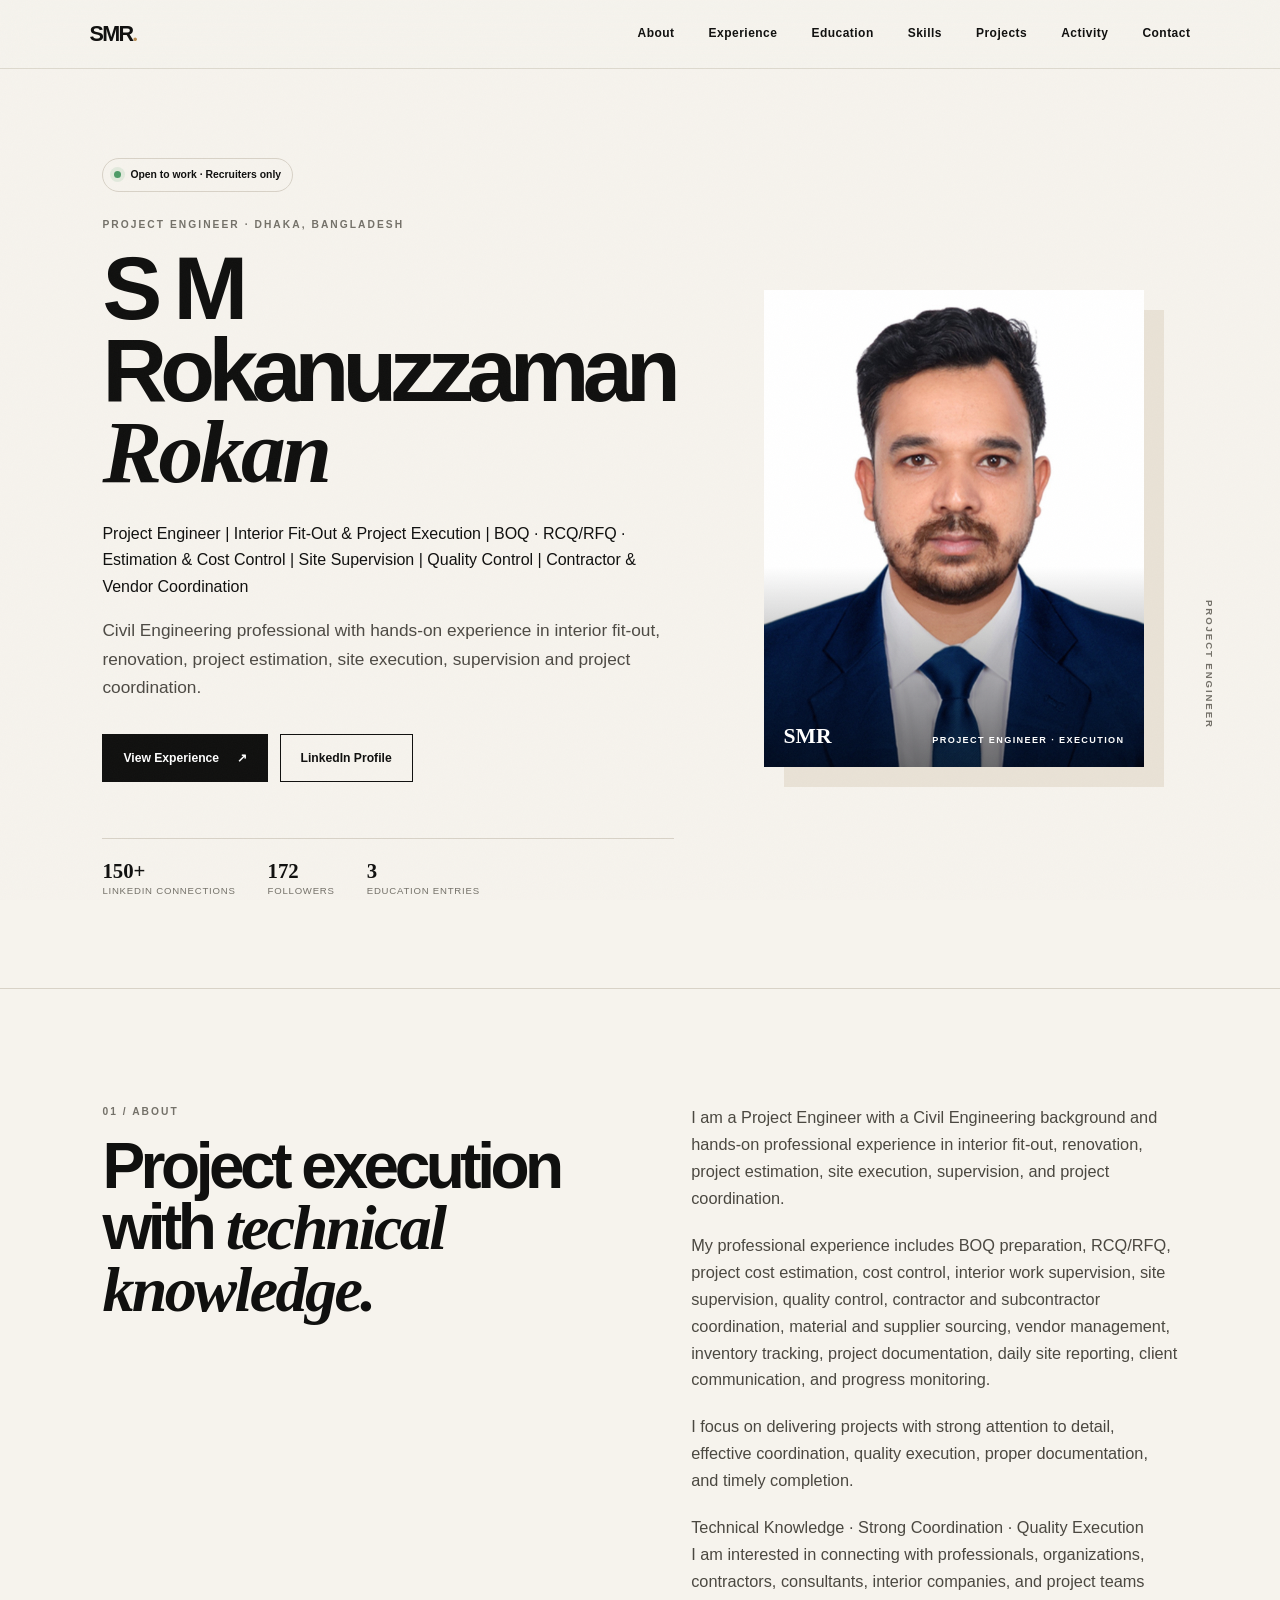
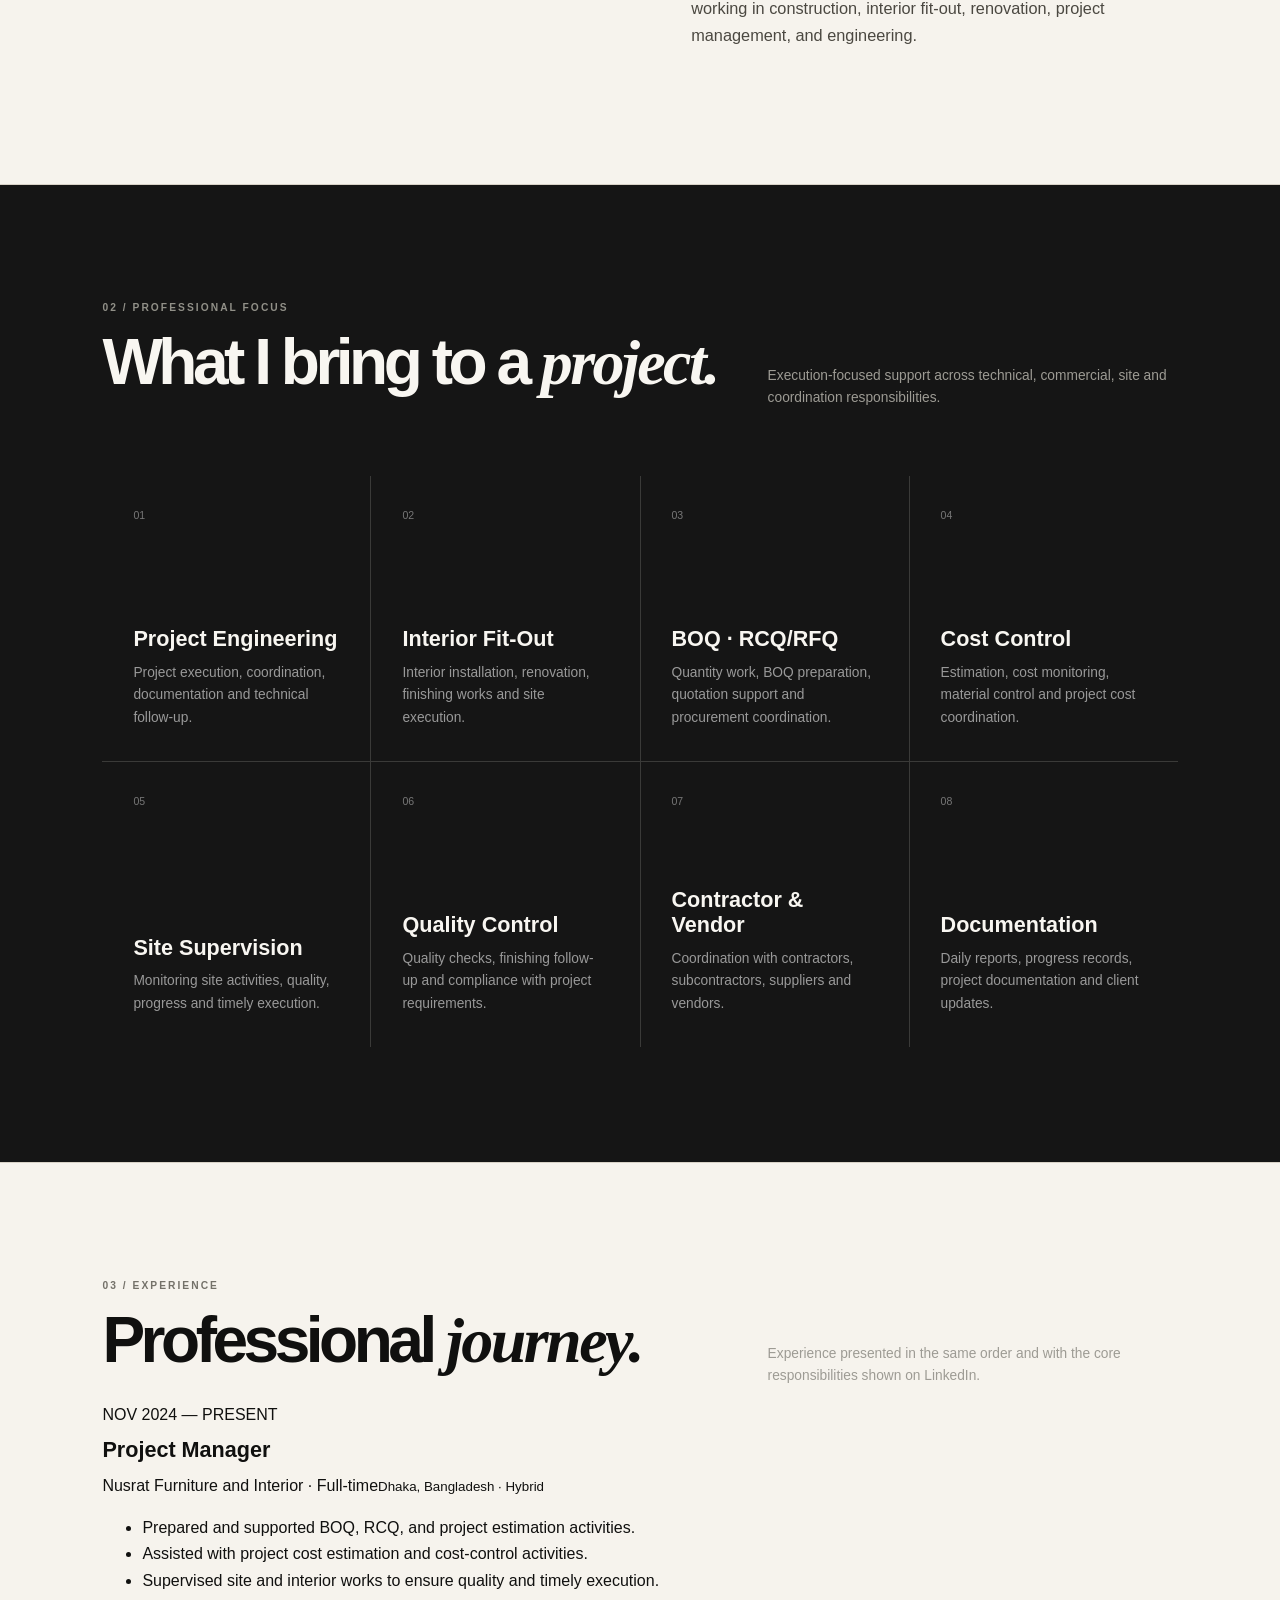
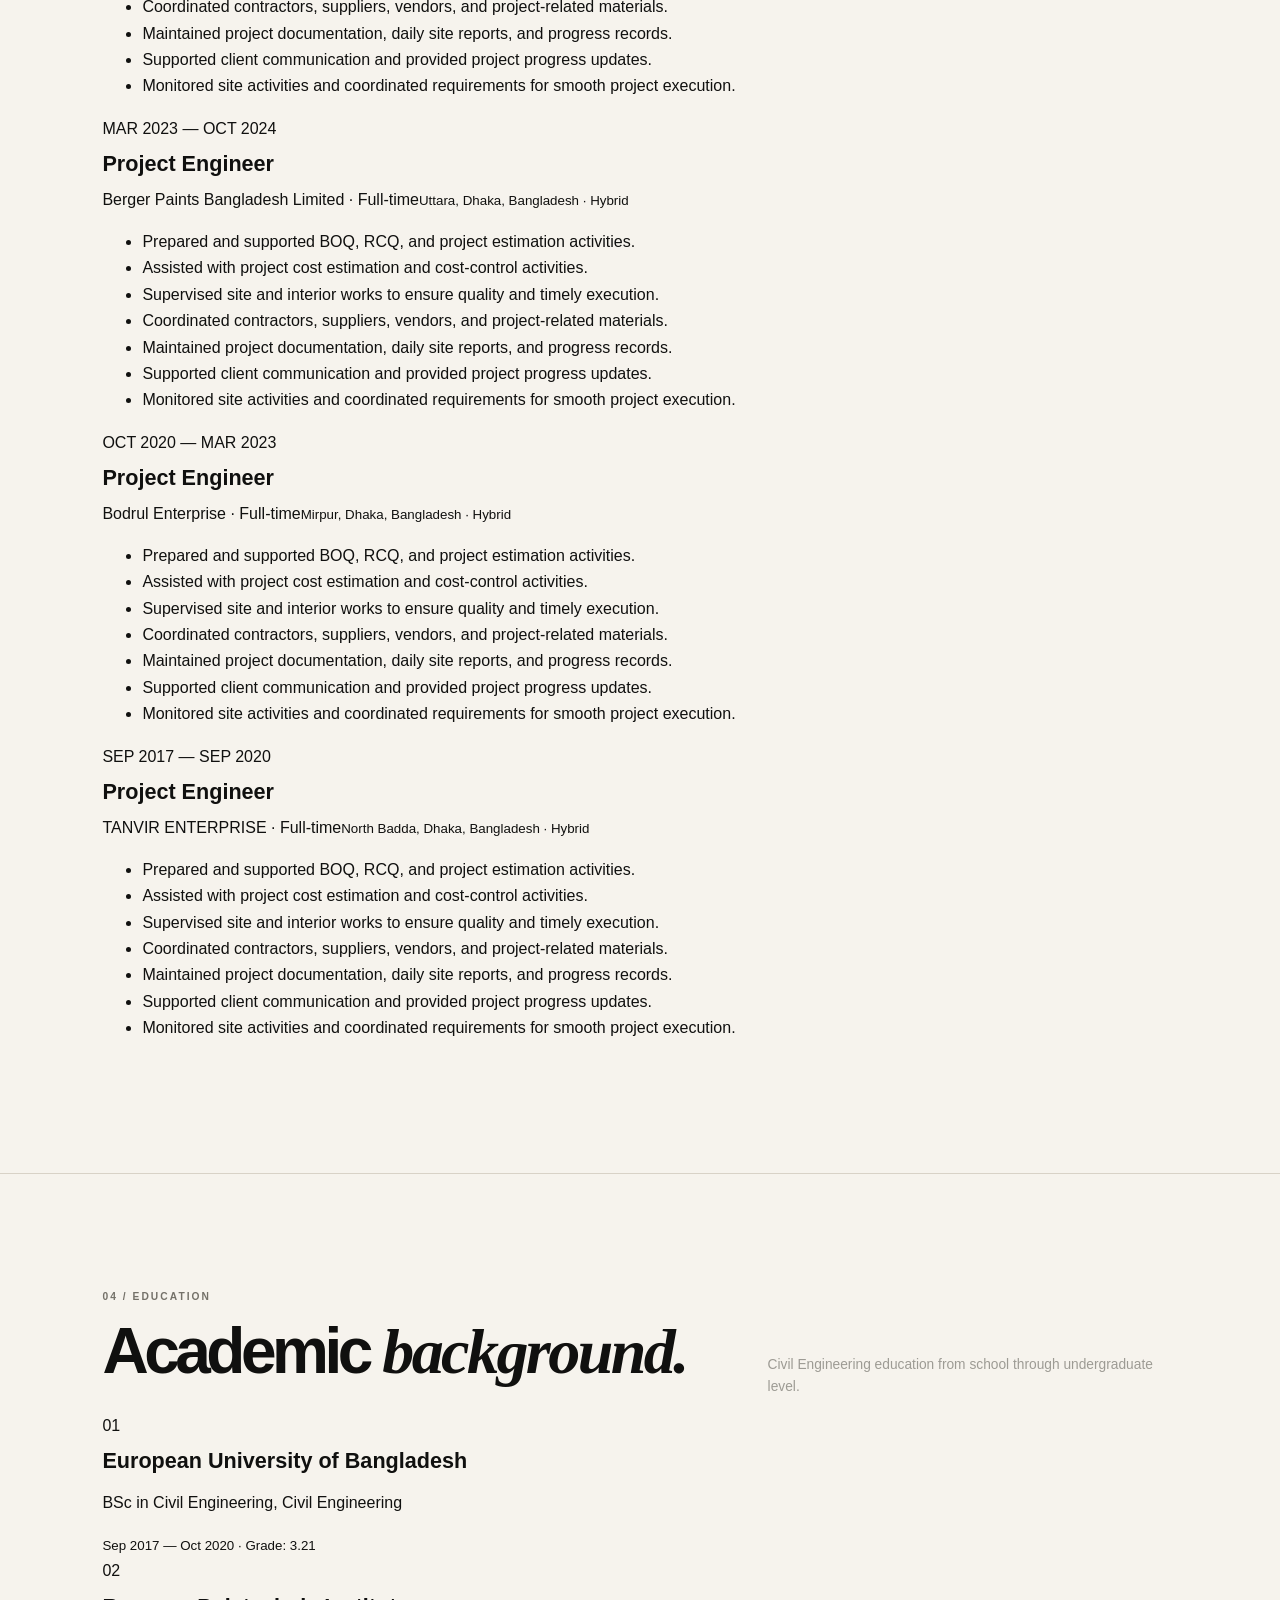
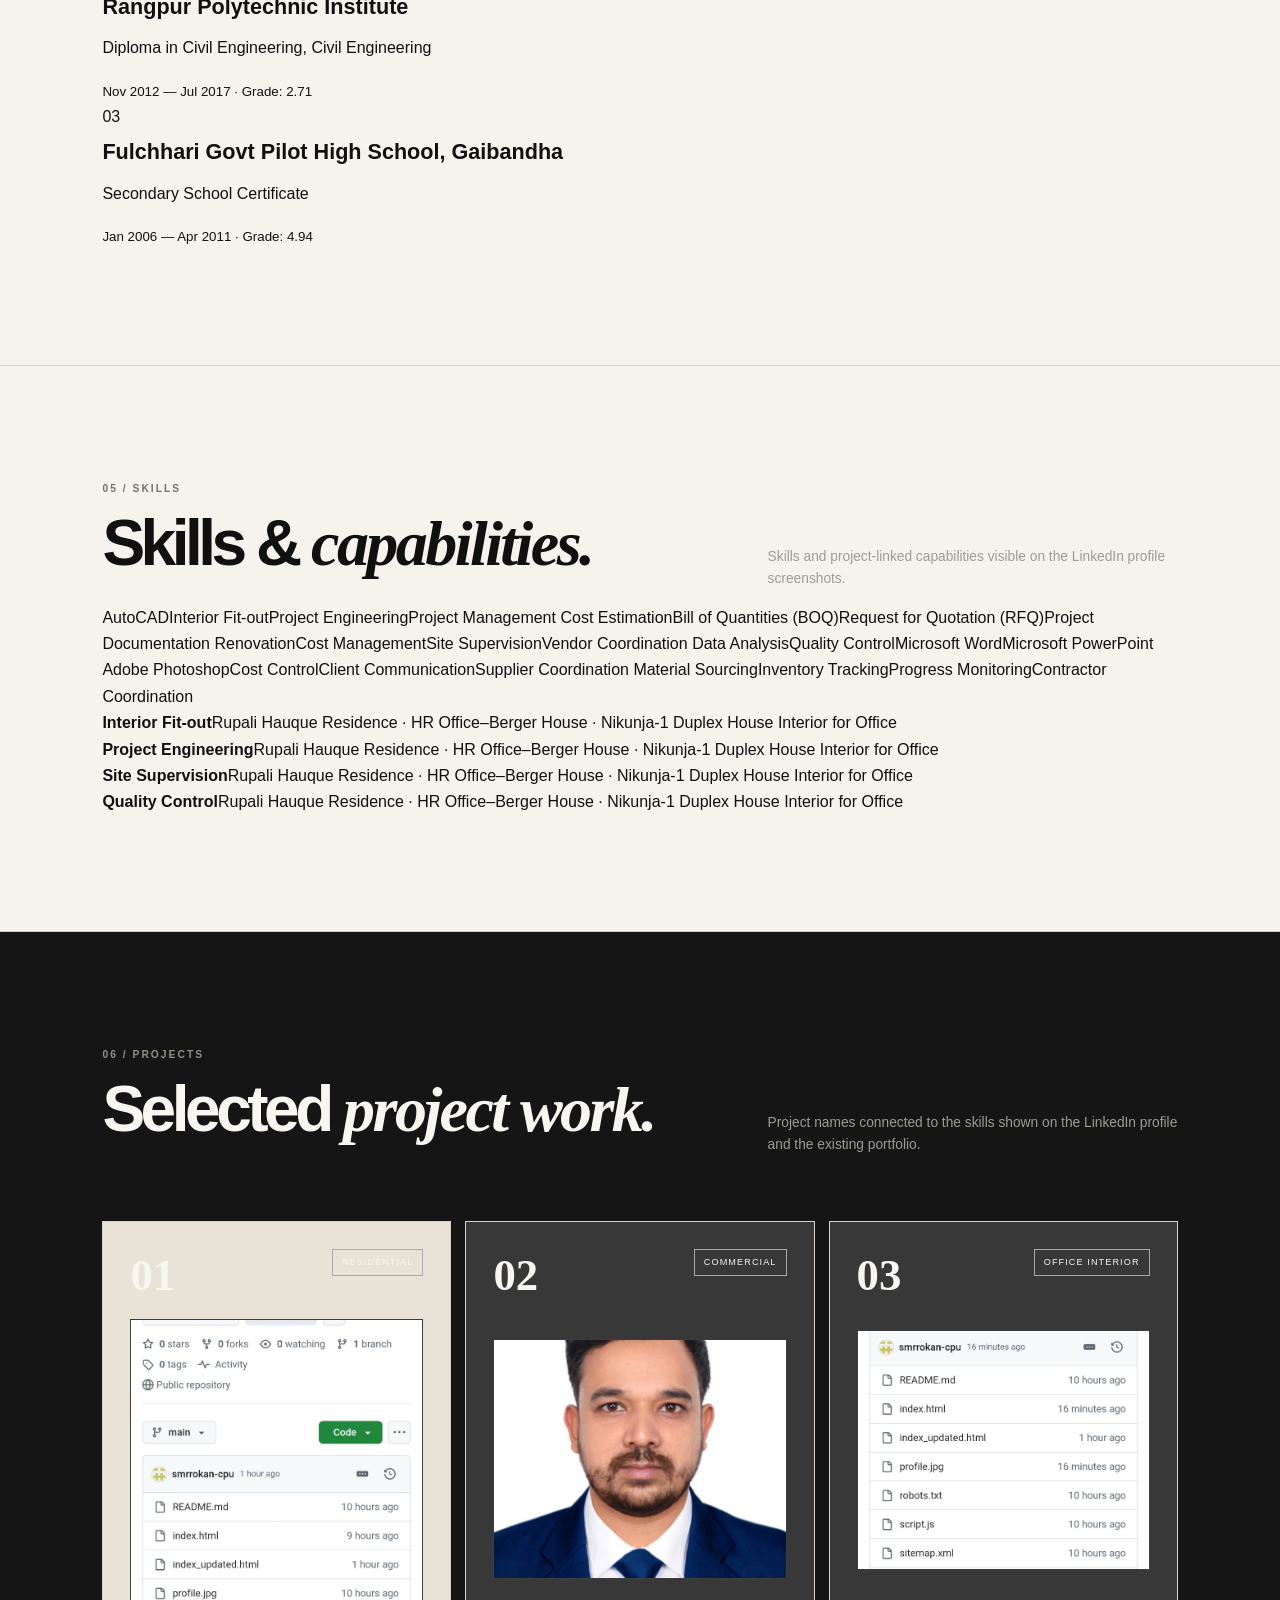
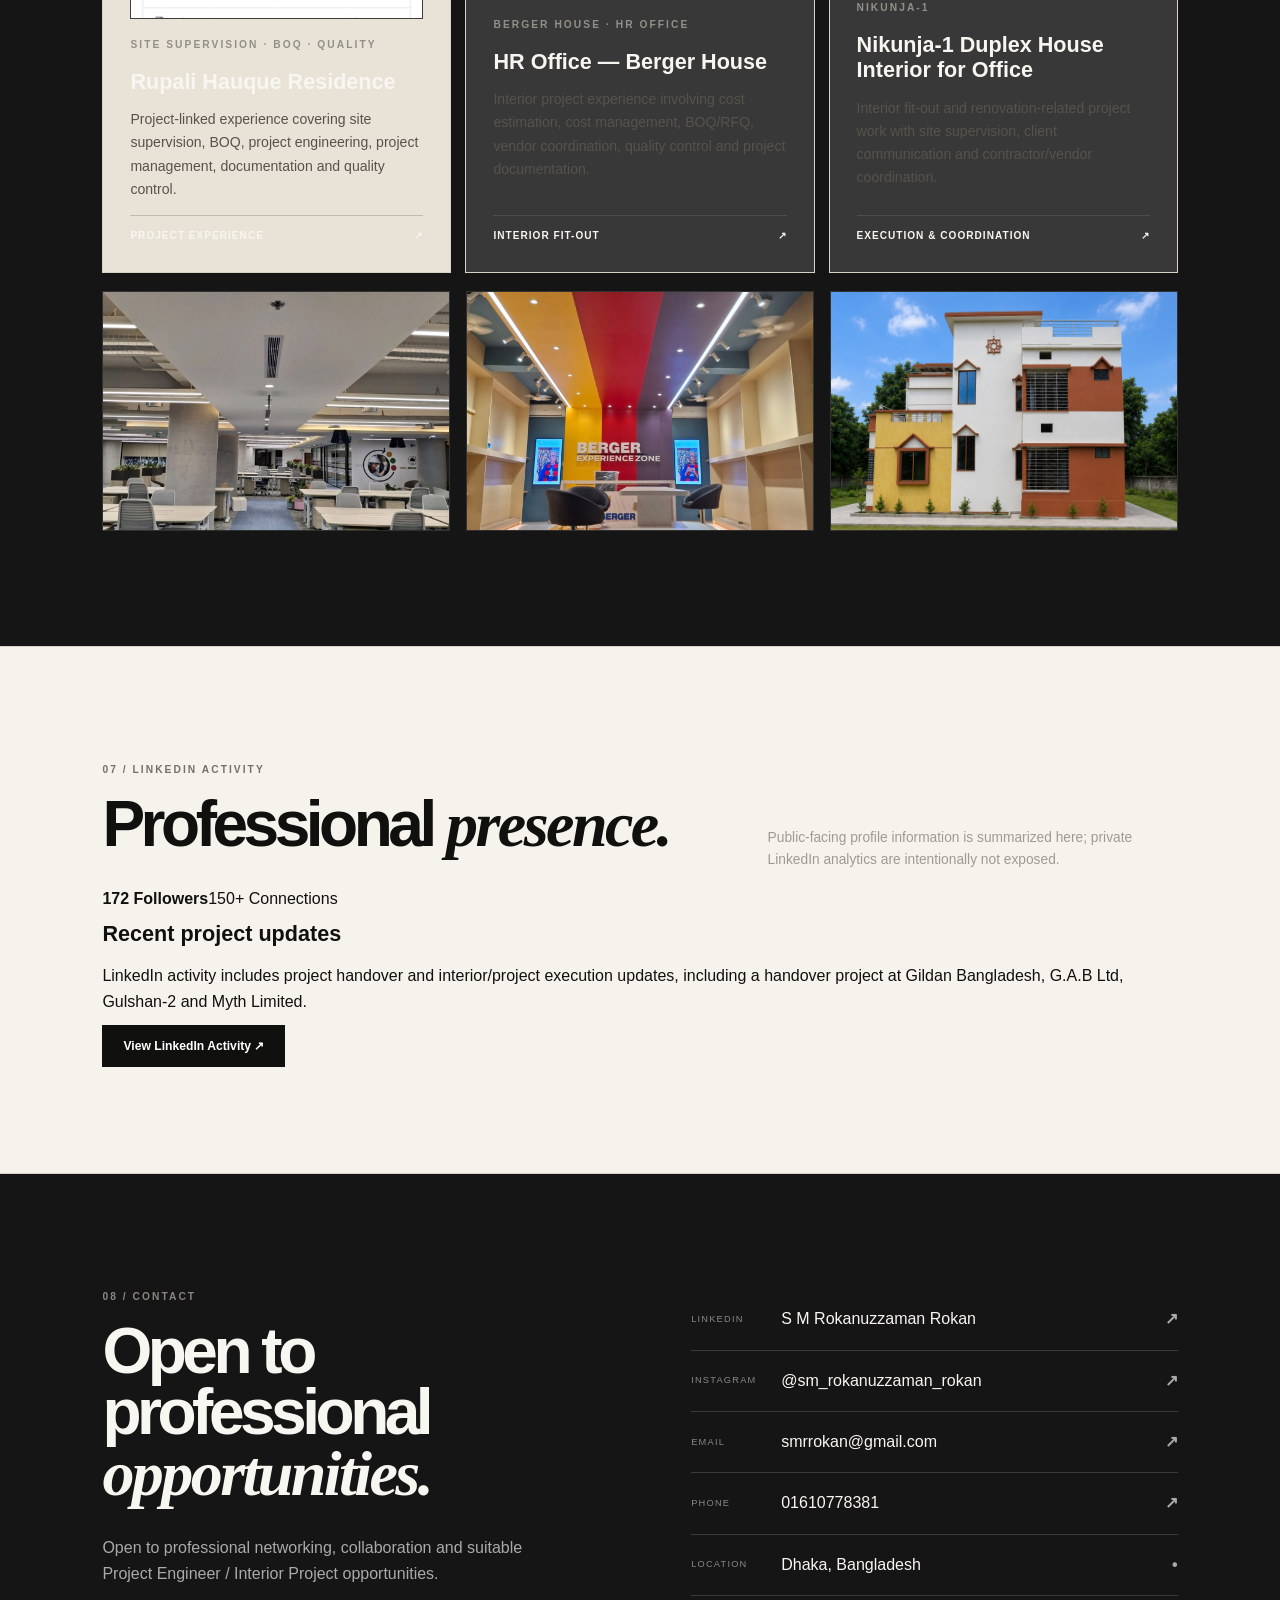
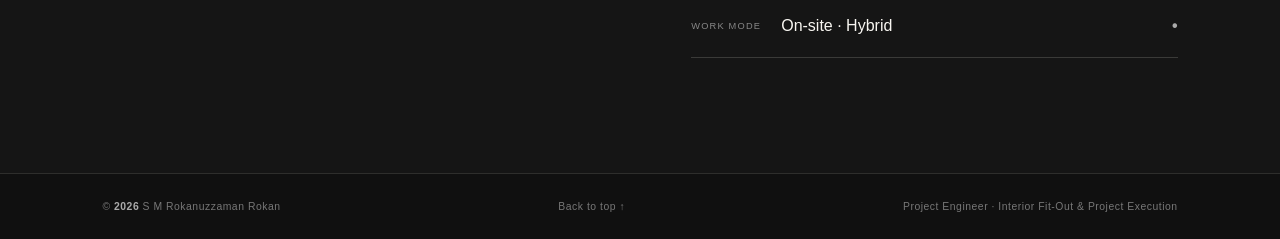
==== commit 9a7854cd: "Add files via upload" ====
--- a/index.html
+++ b/index.html
@@ -1,129 +1,281 @@
-<!doctype html>
+<!DOCTYPE html>
 <html lang="en">
 <head>
-  <meta charset="utf-8">
-  <meta name="viewport" content="width=device-width, initial-scale=1">
-  <meta name="description" content="Professional portfolio of S M Rokanuzzaman Rokan, Project Engineer specializing in civil engineering, interior fit-out, project execution, BOQ, RFQ, estimation, site supervision, quality control and coordination.">
-  <meta name="keywords" content="S M Rokanuzzaman Rokan, Project Engineer, Civil Engineering, Interior Fit-Out, BOQ, RFQ, Estimation, Site Supervision, Quality Control, Dhaka">
-  <meta name="author" content="S M Rokanuzzaman Rokan">
-  <meta name="robots" content="index,follow,max-image-preview:large">
-  <meta property="og:title" content="S M Rokanuzzaman Rokan | Project Engineer">
-  <meta property="og:description" content="Civil Engineering & Interior Fit-Out | Project Execution | BOQ | RFQ | Estimation | Site Supervision">
-  <meta property="og:type" content="website">
-  <meta property="og:url" content="https://smrrokan-cpu.github.io/rokan-portfolio/">
-  <meta property="og:image" content="https://smrrokan-cpu.github.io/rokan-portfolio/assets/profile.jpg">
-  <link rel="canonical" href="https://smrrokan-cpu.github.io/rokan-portfolio/">
-  <link rel="icon" href="assets/profile.jpg">
-  <title>S M Rokanuzzaman Rokan | Project Engineer</title>
-  <link rel="preconnect" href="https://fonts.googleapis.com">
-  <link rel="preconnect" href="https://fonts.gstatic.com" crossorigin>
-  <link href="https://fonts.googleapis.com/css2?family=DM+Sans:wght@400;500;600;700&family=Manrope:wght@500;600;700;800&family=Playfair+Display:ital,wght@0,600;1,600&display=swap" rel="stylesheet">
-  <link rel="stylesheet" href="style.css">
-  <script type="application/ld+json">
-  {"@context":"https://schema.org","@type":"ProfilePage","url":"https://smrrokan-cpu.github.io/rokan-portfolio/","mainEntity":{"@type":"Person","name":"S M Rokanuzzaman Rokan","jobTitle":"Project Engineer","description":"Project Engineer with a Civil Engineering background specializing in interior fit-out, project execution, BOQ, RFQ, estimation, site supervision, quality control and coordination.","image":"https://smrrokan-cpu.github.io/rokan-portfolio/assets/profile.jpg","email":"smrrokan@gmail.com","telephone":"+8801610778381","address":{"@type":"PostalAddress","addressLocality":"Dhaka","addressCountry":"BD"},"sameAs":["https://www.facebook.com/smrrokan","https://www.instagram.com/sm_rokanuzzaman_rokan/","https://www.linkedin.com/in/s-m-rokanuzzaman-rokan-14b491153/"]}}
-  </script>
+<meta charset="UTF-8">
+<meta name="viewport" content="width=device-width, initial-scale=1.0">
+<meta name="description" content="S M Rokanuzzaman Rokan — Project Engineer specializing in interior fit-out, project execution, BOQ, RCQ/RFQ, estimation, cost control, site supervision, quality control, contractor and vendor coordination.">
+<meta name="author" content="S M Rokanuzzaman Rokan">
+<meta name="robots" content="index, follow, max-image-preview:large">
+<meta name="google-site-verification" content="9ViBthYQJYr8vxwRvlJPKeVUc5zRY4cekm53BtojMg4">
+<meta name="theme-color" content="#111111">
+<meta name="keywords" content="S M Rokanuzzaman Rokan, Project Engineer, Interior Fit-out, Project Execution, BOQ, RCQ, RFQ, Estimation, Cost Control, Site Supervision, Quality Control, Contractor Coordination, Vendor Coordination, Dhaka Bangladesh">
+<link rel="canonical" href="https://smrrokan-cpu.github.io/rokan-portfolio/">
+<meta property="og:title" content="S M Rokanuzzaman Rokan | Project Engineer">
+<meta property="og:description" content="Professional portfolio of S M Rokanuzzaman Rokan — Project Engineer | Interior Fit-Out & Project Execution | BOQ · RCQ/RFQ · Estimation & Cost Control | Site Supervision | Quality Control | Contractor & Vendor Coordination.">
+<meta property="og:type" content="profile">
+<meta property="og:url" content="https://smrrokan-cpu.github.io/rokan-portfolio/">
+<meta property="og:image" content="profile.jpg">
+<title>S M Rokanuzzaman Rokan | Project Engineer</title>
+<link rel="preconnect" href="https://fonts.googleapis.com">
+<link rel="preconnect" href="https://fonts.gstatic.com" crossorigin>
+<link href="https://fonts.googleapis.com/css2?family=DM+Sans:wght@400;500;600;700&family=Manrope:wght@500;600;700;800&family=Playfair+Display:ital,wght@0,600;1,600&display=swap" rel="stylesheet">
+<script type="application/ld+json">
+{
+  "@context":"https://schema.org",
+  "@type":"ProfilePage",
+  "url":"https://smrrokan-cpu.github.io/rokan-portfolio/",
+  "mainEntity":{
+    "@type":"Person",
+    "name":"S M Rokanuzzaman Rokan",
+    "jobTitle":"Project Engineer",
+    "description":"Project Engineer specializing in interior fit-out, project execution, BOQ, RCQ/RFQ, estimation, cost control, site supervision, quality control and contractor/vendor coordination.",
+    "image":"profile.jpg",
+    "sameAs":[
+      "https://www.linkedin.com/in/s-m-rokanuzzaman-rokan-14b491153/",
+      "https://www.instagram.com/sm_rokanuzzaman_rokan/"
+    ],
+    "url":"https://smrrokan-cpu.github.io/rokan-portfolio/"
+  }
+}
+</script>
+<link rel="stylesheet" href="style.css">
 </head>
 <body>
-  <div class="progress"><span id="progressBar"></span></div>
-  <header class="site-header" id="top">
-    <a class="brand" href="#home" aria-label="Home">SMR<span>.</span></a>
-    <button class="menu" aria-label="Open menu" aria-expanded="false">☰</button>
-    <nav aria-label="Primary navigation">
-      <a href="#about">About</a><a href="#experience">Experience</a><a href="#skills">Skills</a><a href="#projects">Projects</a><a href="#contact">Contact</a>
-    </nav>
-  </header>
-
-  <main>
-    <section class="hero" id="home">
-      <div class="hero-copy reveal">
-        <p class="eyebrow">PROJECT ENGINEER · DHAKA, BANGLADESH</p>
-        <h1>S M Rokanuzzaman <em>Rokan</em></h1>
-        <p class="headline">Civil Engineering &amp; Interior Fit-Out</p>
-        <p class="hero-text">Focused on project execution, estimation, BOQ/RFQ, site supervision, quality control, documentation and contractor/vendor coordination.</p>
-        <div class="actions">
-          <a class="btn primary" href="#projects">View Projects <b>↘</b></a>
-          <a class="btn secondary" href="SM%20Rokanuzzaman%20Rokan%20CV.pdf" target="_blank">View CV</a>
-        </div>
-        <div class="hero-points"><span>INTERIOR FIT-OUT</span><span>PROJECT EXECUTION</span><span>SITE &amp; QUALITY</span></div>
-      </div>
-      <div class="hero-photo reveal">
-        <div class="photo-card"><img src="assets/profile.jpg" alt="Professional portrait of S M Rokanuzzaman Rokan"><div class="photo-overlay"></div><div class="photo-caption"><b>SMR</b><span>PROJECT ENGINEER</span></div></div>
-        <div class="floating-card"><small>PROFESSIONAL FOCUS</small><strong>Execution<br>&amp; Coordination</strong></div>
-      </div>
-    </section>
-
-    <section class="section split" id="about">
-      <div class="reveal"><p class="eyebrow">01 / ABOUT</p><h2>Turning design intent into <em>buildable reality.</em></h2></div>
-      <div class="body-copy reveal">
-        <p>I am a Project Engineer with a Civil Engineering background and hands-on experience in interior fit-out, renovation, estimation, site execution, supervision and project coordination.</p>
-        <p>My work includes BOQ and RFQ support, cost estimation and control, interior work supervision, quality checks, contractor and subcontractor coordination, material sourcing, vendor management, project documentation and daily progress reporting.</p>
-        <div class="mini-grid"><div><b>Execution</b><span>Site work &amp; finishing follow-up</span></div><div><b>Coordination</b><span>Vendors, contractors &amp; materials</span></div><div><b>Control</b><span>Quality, cost &amp; documentation</span></div></div>
-      </div>
-    </section>
-
-    <section class="section dark" id="skills">
-      <div class="section-heading reveal"><div><p class="eyebrow">02 / EXPERTISE</p><h2>Skills built around <em>delivery.</em></h2></div><p>Technical and coordination capabilities used across interior fit-out and project execution work.</p></div>
-      <div class="skill-grid">
-        <article class="skill reveal"><b>01</b><h3>Interior Fit-Out</h3><p>Renovation, finishing coordination and execution-focused site support.</p></article>
-        <article class="skill reveal"><b>02</b><h3>BOQ &amp; Estimation</h3><p>Quantity requirements, estimation support, cost awareness and BOQ preparation.</p></article>
-        <article class="skill reveal"><b>03</b><h3>Site &amp; Quality</h3><p>Site supervision, progress monitoring, quality control and timely execution.</p></article>
-        <article class="skill reveal"><b>04</b><h3>Coordination</h3><p>Contractors, subcontractors, suppliers, vendors and client communication.</p></article>
-      </div>
-      <div class="tags reveal"><span>AutoCAD 2D</span><span>BOQ</span><span>RFQ</span><span>Estimation</span><span>Cost Control</span><span>Project Documentation</span><span>Site Supervision</span><span>Quality Control</span><span>Vendor Management</span><span>MS Word</span><span>PowerPoint</span><span>Client Handling</span></div>
-    </section>
-
-    <section class="section experience" id="experience">
-      <div class="section-heading reveal"><div><p class="eyebrow">03 / EXPERIENCE</p><h2>A career shaped by <em>execution.</em></h2></div><p>Professional experience across project engineering, interior works, coordination and site delivery.</p></div>
-      <div class="timeline">
-        <article class="timeline-item reveal"><time>01/11/2024 — PRESENT</time><div><h3>Nusrat Interior</h3><p>Project Engineer</p><span>Interior supervision · estimation · BOQ/RCQ · vendor and subcontractor coordination · documentation · progress reporting</span></div></article>
-        <article class="timeline-item reveal"><time>03/04/2023 — 31/10/2024</time><div><h3>Berger Paints Bangladesh Ltd.</h3><p>Project Engineer</p><span>Project requirements, interior supervision, cost-control support, coordination and site reporting</span></div></article>
-        <article class="timeline-item reveal"><time>01/02/2022 — 31/03/2023</time><div><h3>Tanvir Enterprise</h3><p>Project Engineer</p><span>BOQ, RCQ, estimation, execution monitoring, contractor and supplier coordination</span></div></article>
-        <article class="timeline-item reveal"><time>01/10/2020 — 31/01/2022</time><div><h3>Bodrul Enterprise</h3><p>Project Engineer</p><span>Interior works supervision, cost estimation, documentation, site progress and client updates</span></div></article>
-      </div>
-    </section>
-
-    <section class="section education">
-      <div class="section-heading reveal"><div><p class="eyebrow">04 / EDUCATION</p><h2>Technical foundation, <em>practical focus.</em></h2></div></div>
-      <div class="education-grid">
-        <article class="reveal"><b>2020</b><h3>European University of Bangladesh</h3><p>BSc in Civil Engineering</p><small>Result: 3.21</small></article>
-        <article class="reveal"><b>2017</b><h3>Rangpur Polytechnic Institute</h3><p>Diploma in Civil Engineering</p><small>Result: 2.71</small></article>
-        <article class="reveal"><b>2011</b><h3>Fulchhari Govt Pilot High School</h3><p>Secondary School Certificate</p><small>Result: 4.94</small></article>
-      </div>
-    </section>
-
-    <section class="section projects" id="projects">
-      <div class="section-heading reveal"><div><p class="eyebrow">05 / SELECTED WORK</p><h2>Projects from <em>site to finish.</em></h2></div><p>A curated visual selection of residential, commercial and corporate interior work.</p></div>
-      <div class="filters reveal" role="group" aria-label="Project filters"><button class="active" data-filter="all">All</button><button data-filter="residential">Residential</button><button data-filter="commercial">Commercial</button><button data-filter="corporate">Corporate</button></div>
-      <div class="gallery">
-        <button class="project-card featured reveal" data-category="residential" data-image="assets/residential-exterior.png" data-title="Residential Exterior"><img src="assets/residential-exterior.png" alt="Modern residential exterior"><span class="project-info"><small>RESIDENTIAL</small><b>Modern Residence</b></span></button>
-        <button class="project-card reveal" data-category="residential" data-image="assets/residential-facade.jpg" data-title="Residential Facade"><img src="assets/residential-facade.jpg" alt="Residential facade"><span class="project-info"><small>RESIDENTIAL</small><b>Facade Detail</b></span></button>
-        <button class="project-card reveal" data-category="residential" data-image="assets/living-dining.jpg" data-title="Living and Dining Interior"><img src="assets/living-dining.jpg" alt="Living and dining interior"><span class="project-info"><small>RESIDENTIAL</small><b>Living &amp; Dining</b></span></button>
-        <button class="project-card reveal" data-category="residential" data-image="assets/kitchen.jpg" data-title="Modular Kitchen"><img src="assets/kitchen.jpg" alt="Modern modular kitchen"><span class="project-info"><small>RESIDENTIAL</small><b>Modular Kitchen</b></span></button>
-        <button class="project-card reveal" data-category="commercial" data-image="assets/berger-experience-zone.jpg" data-title="Berger Experience Zone"><img src="assets/berger-experience-zone.jpg" alt="Berger Experience Zone interior"><span class="project-info"><small>COMMERCIAL</small><b>Experience Zone</b></span></button>
-        <button class="project-card wide reveal" data-category="corporate" data-image="assets/corporate-office-01.jpg" data-title="Corporate Office Workspace"><img src="assets/corporate-office-01.jpg" alt="Corporate office workspace"><span class="project-info"><small>CORPORATE</small><b>Open Workspace</b></span></button>
-        <button class="project-card reveal" data-category="corporate" data-image="assets/corporate-office-02.jpg" data-title="Corporate Office Interior"><img src="assets/corporate-office-02.jpg" alt="Corporate office interior"><span class="project-info"><small>CORPORATE</small><b>Office Interior</b></span></button>
-        <button class="project-card reveal" data-category="corporate" data-image="assets/corporate-office-03.jpg" data-title="Corporate Work Floor"><img src="assets/corporate-office-03.jpg" alt="Corporate work floor"><span class="project-info"><small>CORPORATE</small><b>Work Floor</b></span></button>
-        <button class="project-card reveal" data-category="corporate" data-image="assets/corporate-office-04.jpg" data-title="Corporate Workspace"><img src="assets/corporate-office-04.jpg" alt="Corporate workspace"><span class="project-info"><small>CORPORATE</small><b>Collaborative Office</b></span></button>
-        <button class="project-card reveal" data-category="corporate" data-image="assets/meeting-room.jpg" data-title="Meeting Room"><img src="assets/meeting-room.jpg" alt="Modern meeting room"><span class="project-info"><small>CORPORATE</small><b>Meeting Space</b></span></button>
-      </div>
-    </section>
-
-    <section class="section contact dark" id="contact">
-      <div class="contact-copy reveal"><p class="eyebrow">06 / CONTACT</p><h2>Let's build something <em>well executed.</em></h2><p>For project discussions, collaboration or professional opportunities, feel free to get in touch.</p></div>
-      <div class="contact-list reveal">
-        <a href="mailto:smrrokan@gmail.com"><small>EMAIL</small><span>smrrokan@gmail.com</span><b>↗</b></a>
-        <a href="tel:+8801610778381"><small>PHONE</small><span>+880 1610-7778381</span><b>↗</b></a>
-        <a href="https://www.linkedin.com/in/s-m-rokanuzzaman-rokan-14b491153/" target="_blank" rel="noopener"><small>LINKEDIN</small><span>S M Rokanuzzaman Rokan</span><b>↗</b></a>
-        <a href="https://www.facebook.com/smrrokan" target="_blank" rel="noopener"><small>FACEBOOK</small><span>Connect on Facebook</span><b>↗</b></a>
-        <a href="https://www.instagram.com/sm_rokanuzzaman_rokan/" target="_blank" rel="noopener"><small>INSTAGRAM</small><span>@sm_rokanuzzaman_rokan</span><b>↗</b></a>
-      </div>
-    </section>
-  </main>
-
-  <footer><span>© <b id="year"></b> S M Rokanuzzaman Rokan</span><a href="#top">Back to top ↑</a><span>PROJECT ENGINEER · DHAKA</span></footer>
-
-  <div class="lightbox" id="lightbox" aria-hidden="true"><button class="lightbox-close" aria-label="Close image">×</button><img src="" alt=""><p></p></div>
-  <a class="whatsapp" href="https://wa.me/8801610778381" target="_blank" rel="noopener" aria-label="Chat on WhatsApp">✆</a>
-  <script src="script.js"></script>
+<div class="scroll-progress"><span id="progressBar"></span></div>
+
+<header class="site-header" id="top">
+  <a class="brand" href="#home">SMR<span>.</span></a>
+  <button class="menu" aria-label="Open menu" aria-expanded="false">☰</button>
+  <nav aria-label="Primary navigation">
+    <a href="#about">About</a>
+    <a href="#experience">Experience</a>
+    <a href="#education">Education</a>
+    <a href="#skills">Skills</a>
+    <a href="#projects">Projects</a>
+    <a href="#activity">Activity</a>
+    <a href="#contact">Contact</a>
+  </nav>
+</header>
+
+<main>
+<section id="home" class="hero">
+  <div class="hero-copy reveal">
+    <div class="status"><i></i> Open to work · Recruiters only</div>
+    <p class="eyebrow">PROJECT ENGINEER · DHAKA, BANGLADESH</p>
+    <h1>S M Rokanuzzaman <em>Rokan</em></h1>
+    <p class="headline">Project Engineer | Interior Fit-Out &amp; Project Execution | BOQ · RCQ/RFQ · Estimation &amp; Cost Control | Site Supervision | Quality Control | Contractor &amp; Vendor Coordination</p>
+    <p class="hero-text">Civil Engineering professional with hands-on experience in interior fit-out, renovation, project estimation, site execution, supervision and project coordination.</p>
+    <div class="actions">
+      <a class="btn btn-dark" href="#experience">View Experience <b>↗</b></a>
+      <a class="btn btn-outline" href="https://www.linkedin.com/in/s-m-rokanuzzaman-rokan-14b491153/" target="_blank" rel="noopener">LinkedIn Profile</a>
+    </div>
+    <div class="hero-stats">
+      <div><strong>150+</strong><span>LinkedIn connections</span></div>
+      <div><strong>172</strong><span>Followers</span></div>
+      <div><strong>3</strong><span>Education entries</span></div>
+    </div>
+  </div>
+  <div class="hero-photo reveal">
+    <div class="photo-card">
+      <img src="profile.jpg" alt="Professional portrait of S M Rokanuzzaman Rokan">
+      <div class="photo-shade"></div>
+      <div class="photo-bottom"><span>SMR</span><small>PROJECT ENGINEER · EXECUTION</small></div>
+    </div>
+    <div class="photo-label">PROJECT ENGINEER</div>
+  </div>
+</section>
+
+<section id="about" class="section split reveal">
+  <div>
+    <p class="eyebrow">01 / ABOUT</p>
+    <h2>Project execution with <em>technical knowledge.</em></h2>
+  </div>
+  <div class="body-copy">
+    <p>I am a Project Engineer with a Civil Engineering background and hands-on professional experience in interior fit-out, renovation, project estimation, site execution, supervision, and project coordination.</p>
+    <p>My professional experience includes BOQ preparation, RCQ/RFQ, project cost estimation, cost control, interior work supervision, site supervision, quality control, contractor and subcontractor coordination, material and supplier sourcing, vendor management, inventory tracking, project documentation, daily site reporting, client communication, and progress monitoring.</p>
+    <p>I focus on delivering projects with strong attention to detail, effective coordination, quality execution, proper documentation, and timely completion.</p>
+    <div class="quote">Technical Knowledge <span>·</span> Strong Coordination <span>·</span> Quality Execution</div>
+    <p>I am interested in connecting with professionals, organizations, contractors, consultants, interior companies, and project teams working in construction, interior fit-out, renovation, project management, and engineering.</p>
+  </div>
+</section>
+
+<section class="section dark">
+  <div class="section-heading reveal">
+    <div>
+      <p class="eyebrow">02 / PROFESSIONAL FOCUS</p>
+      <h2>What I bring to a <em>project.</em></h2>
+    </div>
+    <p>Execution-focused support across technical, commercial, site and coordination responsibilities.</p>
+  </div>
+  <div class="expertise-grid">
+    <article class="skill reveal"><span>01</span><div><h3>Project Engineering</h3><p>Project execution, coordination, documentation and technical follow-up.</p></div></article>
+    <article class="skill reveal"><span>02</span><div><h3>Interior Fit-Out</h3><p>Interior installation, renovation, finishing works and site execution.</p></div></article>
+    <article class="skill reveal"><span>03</span><div><h3>BOQ · RCQ/RFQ</h3><p>Quantity work, BOQ preparation, quotation support and procurement coordination.</p></div></article>
+    <article class="skill reveal"><span>04</span><div><h3>Cost Control</h3><p>Estimation, cost monitoring, material control and project cost coordination.</p></div></article>
+    <article class="skill reveal"><span>05</span><div><h3>Site Supervision</h3><p>Monitoring site activities, quality, progress and timely execution.</p></div></article>
+    <article class="skill reveal"><span>06</span><div><h3>Quality Control</h3><p>Quality checks, finishing follow-up and compliance with project requirements.</p></div></article>
+    <article class="skill reveal"><span>07</span><div><h3>Contractor &amp; Vendor</h3><p>Coordination with contractors, subcontractors, suppliers and vendors.</p></div></article>
+    <article class="skill reveal"><span>08</span><div><h3>Documentation</h3><p>Daily reports, progress records, project documentation and client updates.</p></div></article>
+  </div>
+</section>
+
+<section id="experience" class="section">
+  <div class="section-heading reveal">
+    <div><p class="eyebrow">03 / EXPERIENCE</p><h2>Professional <em>journey.</em></h2></div>
+    <p>Experience presented in the same order and with the core responsibilities shown on LinkedIn.</p>
+  </div>
+  <div class="timeline">
+    <article class="job reveal">
+      <div class="job-date">NOV 2024 — PRESENT</div>
+      <div class="job-main">
+        <div class="job-title"><h3>Project Manager</h3><span>Nusrat Furniture and Interior · Full-time</span><small>Dhaka, Bangladesh · Hybrid</small></div>
+        <ul>
+          <li>Prepared and supported BOQ, RCQ, and project estimation activities.</li>
+          <li>Assisted with project cost estimation and cost-control activities.</li>
+          <li>Supervised site and interior works to ensure quality and timely execution.</li>
+          <li>Coordinated contractors, suppliers, vendors, and project-related materials.</li>
+          <li>Maintained project documentation, daily site reports, and progress records.</li>
+          <li>Supported client communication and provided project progress updates.</li>
+          <li>Monitored site activities and coordinated requirements for smooth project execution.</li>
+        </ul>
+      </div>
+    </article>
+
+    <article class="job reveal">
+      <div class="job-date">MAR 2023 — OCT 2024</div>
+      <div class="job-main">
+        <div class="job-title"><h3>Project Engineer</h3><span>Berger Paints Bangladesh Limited · Full-time</span><small>Uttara, Dhaka, Bangladesh · Hybrid</small></div>
+        <ul>
+          <li>Prepared and supported BOQ, RCQ, and project estimation activities.</li>
+          <li>Assisted with project cost estimation and cost-control activities.</li>
+          <li>Supervised site and interior works to ensure quality and timely execution.</li>
+          <li>Coordinated contractors, suppliers, vendors, and project-related materials.</li>
+          <li>Maintained project documentation, daily site reports, and progress records.</li>
+          <li>Supported client communication and provided project progress updates.</li>
+          <li>Monitored site activities and coordinated requirements for smooth project execution.</li>
+        </ul>
+      </div>
+    </article>
+
+    <article class="job reveal">
+      <div class="job-date">OCT 2020 — MAR 2023</div>
+      <div class="job-main">
+        <div class="job-title"><h3>Project Engineer</h3><span>Bodrul Enterprise · Full-time</span><small>Mirpur, Dhaka, Bangladesh · Hybrid</small></div>
+        <ul>
+          <li>Prepared and supported BOQ, RCQ, and project estimation activities.</li>
+          <li>Assisted with project cost estimation and cost-control activities.</li>
+          <li>Supervised site and interior works to ensure quality and timely execution.</li>
+          <li>Coordinated contractors, suppliers, vendors, and project-related materials.</li>
+          <li>Maintained project documentation, daily site reports, and progress records.</li>
+          <li>Supported client communication and provided project progress updates.</li>
+          <li>Monitored site activities and coordinated requirements for smooth project execution.</li>
+        </ul>
+      </div>
+    </article>
+
+    <article class="job reveal">
+      <div class="job-date">SEP 2017 — SEP 2020</div>
+      <div class="job-main">
+        <div class="job-title"><h3>Project Engineer</h3><span>TANVIR ENTERPRISE · Full-time</span><small>North Badda, Dhaka, Bangladesh · Hybrid</small></div>
+        <ul>
+          <li>Prepared and supported BOQ, RCQ, and project estimation activities.</li>
+          <li>Assisted with project cost estimation and cost-control activities.</li>
+          <li>Supervised site and interior works to ensure quality and timely execution.</li>
+          <li>Coordinated contractors, suppliers, vendors, and project-related materials.</li>
+          <li>Maintained project documentation, daily site reports, and progress records.</li>
+          <li>Supported client communication and provided project progress updates.</li>
+          <li>Monitored site activities and coordinated requirements for smooth project execution.</li>
+        </ul>
+      </div>
+    </article>
+  </div>
+</section>
+
+<section id="education" class="section soft">
+  <div class="section-heading reveal">
+    <div><p class="eyebrow">04 / EDUCATION</p><h2>Academic <em>background.</em></h2></div>
+    <p>Civil Engineering education from school through undergraduate level.</p>
+  </div>
+  <div class="education-grid">
+    <article class="education-card reveal"><span>01</span><h3>European University of Bangladesh</h3><p>BSc in Civil Engineering, Civil Engineering</p><small>Sep 2017 — Oct 2020 · Grade: 3.21</small></article>
+    <article class="education-card reveal"><span>02</span><h3>Rangpur Polytechnic Institute</h3><p>Diploma in Civil Engineering, Civil Engineering</p><small>Nov 2012 — Jul 2017 · Grade: 2.71</small></article>
+    <article class="education-card reveal"><span>03</span><h3>Fulchhari Govt Pilot High School, Gaibandha</h3><p>Secondary School Certificate</p><small>Jan 2006 — Apr 2011 · Grade: 4.94</small></article>
+  </div>
+</section>
+
+<section id="skills" class="section">
+  <div class="section-heading reveal">
+    <div><p class="eyebrow">05 / SKILLS</p><h2>Skills &amp; <em>capabilities.</em></h2></div>
+    <p>Skills and project-linked capabilities visible on the LinkedIn profile screenshots.</p>
+  </div>
+  <div class="skill-tags reveal">
+    <span>AutoCAD</span><span>Interior Fit-out</span><span>Project Engineering</span><span>Project Management</span>
+    <span>Cost Estimation</span><span>Bill of Quantities (BOQ)</span><span>Request for Quotation (RFQ)</span><span>Project Documentation</span>
+    <span>Renovation</span><span>Cost Management</span><span>Site Supervision</span><span>Vendor Coordination</span>
+    <span>Data Analysis</span><span>Quality Control</span><span>Microsoft Word</span><span>Microsoft PowerPoint</span>
+    <span>Adobe Photoshop</span><span>Cost Control</span><span>Client Communication</span><span>Supplier Coordination</span>
+    <span>Material Sourcing</span><span>Inventory Tracking</span><span>Progress Monitoring</span><span>Contractor Coordination</span>
+  </div>
+  <div class="linked-projects reveal">
+    <div><b>Interior Fit-out</b><span>Rupali Hauque Residence · HR Office–Berger House · Nikunja-1 Duplex House Interior for Office</span></div>
+    <div><b>Project Engineering</b><span>Rupali Hauque Residence · HR Office–Berger House · Nikunja-1 Duplex House Interior for Office</span></div>
+    <div><b>Site Supervision</b><span>Rupali Hauque Residence · HR Office–Berger House · Nikunja-1 Duplex House Interior for Office</span></div>
+    <div><b>Quality Control</b><span>Rupali Hauque Residence · HR Office–Berger House · Nikunja-1 Duplex House Interior for Office</span></div>
+  </div>
+</section>
+
+<section id="projects" class="section dark">
+  <div class="section-heading reveal">
+    <div><p class="eyebrow">06 / PROJECTS</p><h2>Selected <em>project work.</em></h2></div>
+    <p>Project names connected to the skills shown on the LinkedIn profile and the existing portfolio.</p>
+  </div>
+  <div class="project-grid">
+    <article class="project featured reveal"><div class="project-head"><span>01</span><label>RESIDENTIAL</label></div><img class="project-photo" src="73529.jpg" alt="Residential project work by S M Rokanuzzaman Rokan" loading="lazy"><div><p class="eyebrow">SITE SUPERVISION · BOQ · QUALITY</p><h3>Rupali Hauque Residence</h3><p>Project-linked experience covering site supervision, BOQ, project engineering, project management, documentation and quality control.</p></div><footer><span>Project Experience</span><b>↗</b></footer></article>
+    <article class="project reveal"><div class="project-head"><span>02</span><label>COMMERCIAL</label></div><img class="project-photo" src="73547.jpg" alt="Commercial interior project work" loading="lazy"><div><p class="eyebrow">BERGER HOUSE · HR OFFICE</p><h3>HR Office — Berger House</h3><p>Interior project experience involving cost estimation, cost management, BOQ/RFQ, vendor coordination, quality control and project documentation.</p></div><footer><span>Interior Fit-out</span><b>↗</b></footer></article>
+    <article class="project reveal"><div class="project-head"><span>03</span><label>OFFICE INTERIOR</label></div><img class="project-photo" src="73552.jpg" alt="Office interior project work" loading="lazy"><div><p class="eyebrow">NIKUNJA-1</p><h3>Nikunja-1 Duplex House Interior for Office</h3><p>Interior fit-out and renovation-related project work with site supervision, client communication and contractor/vendor coordination.</p></div><footer><span>Execution &amp; Coordination</span><b>↗</b></footer></article>
+  </div>
+  <div class="project-gallery reveal" aria-label="Project photo gallery">
+    <img src="67649.jpg" alt="Project site and interior work" loading="lazy">
+    <img src="70960.jpg" alt="Completed interior project" loading="lazy">
+    <img src="72888.png" alt="Project work documentation" loading="lazy">
+  </div>
+</section>
+
+<section id="activity" class="section activity">
+  <div class="section-heading reveal">
+    <div><p class="eyebrow">07 / LINKEDIN ACTIVITY</p><h2>Professional <em>presence.</em></h2></div>
+    <p>Public-facing profile information is summarized here; private LinkedIn analytics are intentionally not exposed.</p>
+  </div>
+  <div class="activity-card reveal">
+    <div class="activity-meta"><strong>172 Followers</strong><span>150+ Connections</span></div>
+    <h3>Recent project updates</h3>
+    <p>LinkedIn activity includes project handover and interior/project execution updates, including a handover project at Gildan Bangladesh, G.A.B Ltd, Gulshan-2 and Myth Limited.</p>
+    <a class="btn btn-dark" href="https://www.linkedin.com/in/s-m-rokanuzzaman-rokan-14b491153/" target="_blank" rel="noopener">View LinkedIn Activity ↗</a>
+  </div>
+</section>
+
+<section id="contact" class="section contact">
+  <div class="reveal">
+    <p class="eyebrow">08 / CONTACT</p>
+    <h2>Open to professional <em>opportunities.</em></h2>
+    <p class="contact-intro">Open to professional networking, collaboration and suitable Project Engineer / Interior Project opportunities.</p>
+  </div>
+  <div class="contact-list reveal">
+    <a href="https://www.linkedin.com/in/s-m-rokanuzzaman-rokan-14b491153/" target="_blank" rel="noopener"><small>LINKEDIN</small><span>S M Rokanuzzaman Rokan</span><b>↗</b></a>
+    <a href="https://www.instagram.com/sm_rokanuzzaman_rokan/" target="_blank" rel="noopener"><small>INSTAGRAM</small><span>@sm_rokanuzzaman_rokan</span><b>↗</b></a>
+    <a href="mailto:smrrokan@gmail.com"><small>EMAIL</small><span>smrrokan@gmail.com</span><b>↗</b></a>
+    <a href="tel:+8801610778381"><small>PHONE</small><span>01610778381</span><b>↗</b></a>
+    <div><small>LOCATION</small><span>Dhaka, Bangladesh</span><b>•</b></div>
+    <div><small>WORK MODE</small><span>On-site · Hybrid</span><b>•</b></div>
+  </div>
+</section>
+</main>
+
+<footer>
+  <span>© <b id="year"></b> S M Rokanuzzaman Rokan</span>
+  <a href="#top">Back to top ↑</a>
+  <span>Project Engineer · Interior Fit-Out &amp; Project Execution</span>
+</footer>
+<script src="script.js"></script>
 </body>
 </html>
--- a/style.css
+++ b/style.css
@@ -1,3 +1,19 @@
-:root{--ink:#101010;--paper:#f4f1eb;--muted:#69645c;--line:#d8d1c7;--accent:#b77b49;--dark:#111214;--card:#1a1b1e}*{box-sizing:border-box}html{scroll-behavior:smooth}body{margin:0;background:var(--paper);color:var(--ink);font-family:"DM Sans",sans-serif}body.lock{overflow:hidden}.progress{position:fixed;z-index:100;height:3px;inset:0 auto auto 0;width:100%;background:transparent}.progress span{display:block;height:100%;width:0;background:var(--accent)}.site-header{position:sticky;top:0;z-index:50;height:74px;padding:0 5vw;display:flex;align-items:center;justify-content:space-between;background:rgba(244,241,235,.92);backdrop-filter:blur(16px);border-bottom:1px solid rgba(16,16,16,.08)}.brand{font:800 25px "Manrope",sans-serif;letter-spacing:-1.5px;color:var(--ink);text-decoration:none}.brand span{color:var(--accent)}nav{display:flex;gap:24px}nav a{color:var(--muted);text-decoration:none;font-size:13px;font-weight:700}nav a:hover{color:var(--ink)}.menu{display:none;border:0;background:none;font-size:25px}.hero{min-height:calc(100vh - 74px);padding:7vw 5vw;display:grid;grid-template-columns:1.05fr .95fr;gap:7vw;align-items:center;max-width:1500px;margin:auto}.eyebrow{font-size:11px;font-weight:800;letter-spacing:2px;color:var(--accent);margin:0 0 18px}.hero h1,.section h2{font:800 clamp(48px,7vw,96px)/.98 "Manrope",sans-serif;letter-spacing:-5px;margin:0}.hero h1 em,.section h2 em{font-family:"Playfair Display",serif;font-weight:600;letter-spacing:-3px}.headline{font:700 16px "Manrope",sans-serif;letter-spacing:.5px;margin:25px 0 10px}.hero-text,.section-heading>p,.body-copy>p,.contact-copy>p{max-width:650px;color:var(--muted);font-size:16px;line-height:1.8}.actions{display:flex;gap:12px;margin:30px 0}.btn{display:inline-flex;align-items:center;gap:18px;padding:14px 19px;border-radius:999px;text-decoration:none;font-size:13px;font-weight:800}.primary{background:var(--ink);color:white}.secondary{border:1px solid var(--ink);color:var(--ink)}.hero-points{display:flex;flex-wrap:wrap;gap:9px}.hero-points span,.tags span{font-size:10px;letter-spacing:1px;font-weight:800;border:1px solid var(--line);padding:9px 11px;border-radius:999px}.hero-photo{position:relative;max-width:500px;justify-self:end}.photo-card{position:relative;overflow:hidden;border-radius:22px;box-shadow:0 30px 70px rgba(0,0,0,.18);aspect-ratio:4/5;background:#ddd}.photo-card img{width:100%;height:100%;object-fit:cover;object-position:center top;display:block}.photo-overlay{position:absolute;inset:auto 0 0;height:38%;background:linear-gradient(transparent,rgba(0,0,0,.72))}.photo-caption{position:absolute;left:22px;right:22px;bottom:20px;color:white;display:flex;justify-content:space-between;align-items:end}.photo-caption b{font:800 42px "Manrope",sans-serif;letter-spacing:-3px}.photo-caption span{font-size:9px;font-weight:800;letter-spacing:1.5px;text-align:right}.floating-card{position:absolute;right:-35px;bottom:35px;background:var(--accent);color:white;padding:18px 20px;border-radius:14px;box-shadow:0 15px 40px rgba(0,0,0,.2)}.floating-card small{display:block;font-size:9px;letter-spacing:1.4px;opacity:.75;margin-bottom:8px}.floating-card strong{font:700 17px "Manrope",sans-serif}.section{padding:9vw 5vw;max-width:1500px;margin:auto}.split{display:grid;grid-template-columns:.85fr 1.15fr;gap:10vw}.section h2{font-size:clamp(40px,5vw,70px)}.mini-grid{display:grid;grid-template-columns:repeat(3,1fr);gap:1px;background:var(--line);margin-top:35px}.mini-grid div{background:var(--paper);padding:20px}.mini-grid b{display:block;font-size:13px;margin-bottom:6px}.mini-grid span{font-size:12px;color:var(--muted);line-height:1.5}.dark{max-width:none;background:var(--dark);color:#f7f5ef}.dark .section-heading{max-width:1400px;margin:auto}.dark .section-heading>p{color:#aaa}.skill-grid{max-width:1400px;margin:50px auto 0;display:grid;grid-template-columns:repeat(4,1fr);border-top:1px solid #3a3a3a}.skill{padding:28px 22px 22px;border-right:1px solid #3a3a3a;min-height:240px}.skill:first-child{border-left:1px solid #3a3a3a}.skill b{color:var(--accent);font-size:12px}.skill h3{font:700 22px "Manrope",sans-serif;margin:55px 0 12px}.skill p{font-size:13px;color:#aaa;line-height:1.7}.tags{max-width:1400px;margin:25px auto 0;display:flex;flex-wrap:wrap;gap:9px}.tags span{border-color:#3a3a3a;color:#ddd}.section-heading{display:flex;justify-content:space-between;gap:60px;align-items:end}.section-heading>p{margin:0;max-width:420px}.timeline{margin-top:55px;border-top:1px solid var(--line)}.timeline-item{display:grid;grid-template-columns:260px 1fr;gap:40px;padding:28px 0;border-bottom:1px solid var(--line)}.timeline-item time{font-size:11px;font-weight:800;letter-spacing:1.3px;color:var(--accent)}.timeline-item h3{margin:0;font:700 24px "Manrope",sans-serif}.timeline-item p{margin:6px 0;font-weight:700}.timeline-item span{display:block;color:var(--muted);font-size:13px;line-height:1.7;max-width:700px}.education{padding-top:3vw}.education-grid{margin-top:45px;display:grid;grid-template-columns:repeat(3,1fr);gap:18px}.education-grid article{border:1px solid var(--line);padding:28px;border-radius:15px}.education-grid b{color:var(--accent);font-size:12px}.education-grid h3{font:700 20px "Manrope",sans-serif;margin:30px 0 10px}.education-grid p,.education-grid small{color:var(--muted);font-size:13px}.projects{max-width:none;background:#e8e4dd}.projects .section-heading,.filters,.gallery{max-width:1400px;margin-left:auto;margin-right:auto}.filters{display:flex;gap:8px;margin-top:35px}.filters button{background:transparent;border:1px solid #c9c1b5;padding:10px 14px;border-radius:999px;font:700 11px "DM Sans",sans-serif;cursor:pointer}.filters button.active{background:var(--ink);color:white;border-color:var(--ink)}.gallery{margin-top:25px;display:grid;grid-template-columns:repeat(12,1fr);gap:14px}.project-card{grid-column:span 4;border:0;padding:0;background:#222;position:relative;overflow:hidden;min-height:380px;border-radius:14px;cursor:pointer;text-align:left}.project-card.featured,.project-card.wide{grid-column:span 8}.project-card img{width:100%;height:100%;position:absolute;inset:0;object-fit:cover;transition:transform .5s ease}.project-card:hover img{transform:scale(1.05)}.project-card::after{content:"";position:absolute;inset:40% 0 0;background:linear-gradient(transparent,rgba(0,0,0,.72))}.project-info{position:absolute;z-index:2;left:20px;bottom:18px;color:white;display:grid;gap:6px}.project-info small{font-size:9px;letter-spacing:1.6px;font-weight:800;color:#ddd}.project-info b{font:700 22px "Manrope",sans-serif}.contact{max-width:none}.contact-copy,.contact-list{max-width:1400px;margin-left:auto;margin-right:auto}.contact-copy>p{color:#aaa}.contact-list{margin-top:45px;border-top:1px solid #333}.contact-list a{display:grid;grid-template-columns:130px 1fr 30px;gap:20px;padding:18px 0;border-bottom:1px solid #333;color:white;text-decoration:none}.contact-list small{font-size:10px;letter-spacing:1.3px;color:#999}.contact-list span{font-size:15px}.contact-list b{color:var(--accent)}footer{padding:28px 5vw;background:#0a0a0a;color:#999;display:flex;justify-content:space-between;gap:15px;font-size:11px}footer a{color:#ddd;text-decoration:none}.lightbox{position:fixed;z-index:200;inset:0;background:rgba(0,0,0,.92);display:none;place-items:center;padding:40px}.lightbox.open{display:grid}.lightbox img{max-width:min(92vw,1100px);max-height:78vh;object-fit:contain}.lightbox p{color:white;margin:12px 0 0;font-weight:700}.lightbox-close{position:absolute;right:25px;top:15px;background:none;border:0;color:white;font-size:42px;cursor:pointer}.whatsapp{position:fixed;right:20px;bottom:20px;z-index:90;width:52px;height:52px;border-radius:50%;display:grid;place-items:center;background:#1f8f54;color:white;text-decoration:none;font-size:24px;box-shadow:0 10px 25px rgba(0,0,0,.2)}.reveal{opacity:0;transform:translateY(24px);transition:.7s ease}.reveal.visible{opacity:1;transform:none}.hidden{display:none!important}
-@media(max-width:900px){.hero{grid-template-columns:1fr;gap:45px;padding-top:60px}.hero-photo{justify-self:start;width:min(100%,420px)}.floating-card{right:-8px}.split,.section-heading{grid-template-columns:1fr;display:grid;gap:30px}.skill-grid{grid-template-columns:repeat(2,1fr)}.skill:nth-child(3){border-left:1px solid #3a3a3a}.education-grid{grid-template-columns:1fr}.timeline-item{grid-template-columns:1fr;gap:10px}.project-card,.project-card.featured,.project-card.wide{grid-column:span 6;min-height:300px}}
-@media(max-width:650px){.site-header{height:64px}.menu{display:block;z-index:2}nav{display:none;position:absolute;top:63px;left:0;right:0;background:var(--paper);padding:18px 5vw 25px;border-bottom:1px solid var(--line);flex-direction:column;gap:18px}.site-header.open nav{display:flex}.hero{min-height:auto}.hero h1{font-size:53px;letter-spacing:-3px}.hero-points{display:none}.section{padding:75px 5vw}.mini-grid{grid-template-columns:1fr}.skill-grid{grid-template-columns:1fr}.skill,.skill:first-child,.skill:nth-child(3){border-left:1px solid #3a3a3a;border-bottom:1px solid #3a3a3a;min-height:180px}.skill h3{margin-top:35px}.section-heading>p{margin:0}.gallery{grid-template-columns:1fr}.project-card,.project-card.featured,.project-card.wide{grid-column:span 1;min-height:330px}.filters{overflow:auto;padding-bottom:5px}.contact-list a{grid-template-columns:1fr 25px;gap:8px}.contact-list small{grid-column:1/-1}.contact-list span{font-size:13px}footer{flex-direction:column;text-align:center}.floating-card{bottom:15px}.photo-caption b{font-size:34px}}
+@import url('https://fonts.googleapis.com/css2?family=DM+Sans:wght@400;500;600;700&family=Manrope:wght@500;600;700;800&family=Playfair+Display:ital,wght@0,600;1,600&display=swap');
+:root{--paper:#f6f3ed;--ink:#10100f;--muted:#747169;--line:#d8d2c7;--dark:#151515;--dark2:#1c1c1b;--white:#f8f6f1;--gold:#b98b50;--soft:#e9e2d6}
+*{box-sizing:border-box}html{scroll-behavior:smooth}body{margin:0;background:var(--paper);color:var(--ink);font-family:"DM Sans",Arial,sans-serif;line-height:1.65;-webkit-font-smoothing:antialiased}body:before{content:"";position:fixed;inset:0;pointer-events:none;opacity:.025;background-image:url("data:image/svg+xml,%3Csvg xmlns='http://www.w3.org/2000/svg' width='160' height='160'%3E%3Cfilter id='n'%3E%3CfeTurbulence type='fractalNoise' baseFrequency='.8' numOctaves='4' stitchTiles='stitch'/%3E%3C/filter%3E%3Crect width='100%25' height='100%25' filter='url(%23n)'/%3E%3C/svg%3E");z-index:1000}a{color:inherit;text-decoration:none}
+.scroll-progress{position:fixed;top:0;left:0;right:0;height:2px;z-index:1100}.scroll-progress span{display:block;width:0;height:100%;background:var(--gold)}
+.site-header{position:sticky;top:0;z-index:100;display:flex;align-items:center;justify-content:space-between;padding:19px 7vw;background:rgba(246,243,237,.9);backdrop-filter:blur(18px);border-bottom:1px solid rgba(216,210,199,.8)}.brand{font:800 1.35rem "Manrope",sans-serif;letter-spacing:-.08em}.brand span{font-family:Georgia,serif;color:var(--gold)}nav{display:flex;gap:34px;font-size:.75rem;font-weight:800;letter-spacing:.04em}nav a{position:relative;padding:5px 0}nav a:after{content:"";position:absolute;left:0;bottom:0;width:0;height:1px;background:currentColor;transition:.25s}nav a:hover:after{width:100%}.menu{display:none;background:none;border:0;font-size:1.45rem;cursor:pointer}
+.hero{min-height:calc(100vh - 70px);max-width:1700px;margin:auto;padding:7vw 8vw;display:grid;grid-template-columns:1.08fr .92fr;align-items:center;gap:7vw}.status{display:inline-flex;align-items:center;gap:9px;border:1px solid var(--line);border-radius:999px;padding:7px 11px;font-size:.65rem;font-weight:800;margin-bottom:25px}.status i{width:7px;height:7px;border-radius:50%;background:#4d9b67;box-shadow:0 0 0 4px rgba(77,155,103,.12)}.eyebrow{font-size:.64rem;letter-spacing:.2em;font-weight:800;color:var(--muted);margin:0 0 15px}h1,h2,h3{font-family:"Manrope",sans-serif}h1{font-size:clamp(3.4rem,7vw,7.5rem);line-height:.91;letter-spacing:-.075em;margin:0 0 28px;font-weight:800}h1 em,h2 em{font-family:"Playfair Display",Georgia,serif;font-weight:600;letter-spacing:-.04em}h2{font-size:clamp(2.5rem,5vw,5.4rem);line-height:.95;letter-spacing:-.07em;margin:0 0 30px;font-weight:800}h3{font-size:1.35rem;line-height:1.18;margin:9px 0 10px}.hero-text{max-width:680px;font-size:1.08rem;color:#4d4a44;margin:0}.actions{display:flex;gap:12px;flex-wrap:wrap;margin-top:32px}.btn{padding:13px 20px;border:1px solid var(--ink);font-size:.76rem;font-weight:800;transition:.25s}.btn-dark{background:var(--ink);color:white}.btn b{margin-left:14px}.btn:hover{transform:translateY(-3px);box-shadow:0 10px 24px rgba(0,0,0,.1)}.btn-outline:hover{background:var(--ink);color:white}.hero-stats{display:flex;gap:32px;margin-top:56px;padding-top:20px;border-top:1px solid var(--line)}.hero-stats div{display:flex;flex-direction:column}.hero-stats strong{font:800 1.3rem "Manrope"}.hero-stats span{font-size:.6rem;color:var(--muted);text-transform:uppercase;letter-spacing:.08em}
+.hero-photo{justify-self:end;width:100%;max-width:510px;position:relative}.photo-card{aspect-ratio:4/5;overflow:hidden;position:relative;background:#ddd;box-shadow:20px 20px 0 var(--soft)}.photo-card img{width:100%;height:100%;display:block;object-fit:cover;object-position:center top}.photo-shade{position:absolute;inset:0;background:linear-gradient(180deg,transparent 58%,rgba(0,0,0,.58))}.photo-bottom{position:absolute;bottom:18px;left:20px;right:20px;color:white;display:flex;align-items:end;justify-content:space-between}.photo-bottom span{font:600 1.35rem Georgia,serif}.photo-bottom small{font-size:.57rem;letter-spacing:.15em;font-weight:800}.photo-label{position:absolute;right:-56px;bottom:8%;transform:rotate(90deg);transform-origin:right bottom;font-size:.6rem;font-weight:800;letter-spacing:.2em;color:var(--muted)}
+.section{padding:9vw 8vw;border-top:1px solid var(--line);max-width:1700px;margin:auto}.split{display:grid;grid-template-columns:1fr 1fr;gap:8vw}.body-copy{max-width:650px;color:#4b4841;font-size:1.02rem}.body-copy p{margin:0 0 20px}.dark{max-width:none;background:var(--dark);color:var(--white)}.dark .eyebrow{color:#919088}.section-heading{display:flex;justify-content:space-between;align-items:end;gap:40px}.section-heading>p{max-width:410px;color:#9d9b94;font-size:.86rem}
+.expertise-grid{display:grid;grid-template-columns:repeat(4,1fr);gap:1px;background:#3a3a38;margin-top:52px}.skill{background:var(--dark);min-height:285px;padding:31px;display:flex;flex-direction:column;justify-content:space-between;transition:.3s}.skill:hover{background:var(--dark2);transform:translateY(-5px)}.skill>span{font-size:.66rem;color:#777}.skill p{color:#999;font-size:.86rem;margin:0}
+.project-grid{display:grid;grid-template-columns:repeat(3,1fr);gap:14px;margin-top:50px}.project{min-height:390px;padding:27px;border:1px solid var(--line);display:flex;flex-direction:column;justify-content:space-between;transition:.3s;background:rgba(255,255,255,.15)}.project:hover{transform:translateY(-7px);box-shadow:0 18px 45px rgba(30,27,20,.08);border-color:#aaa}.project.featured{background:var(--soft)}.project-head{display:flex;justify-content:space-between;align-items:start}.project-head>span{font:600 2.8rem "Playfair Display",Georgia,serif}.project-head label{border:1px solid #aaa;padding:5px 9px;font-size:.57rem;letter-spacing:.12em}.project p:not(.eyebrow){color:#57534c;font-size:.88rem}.project footer{display:flex;justify-content:space-between;border-top:1px solid rgba(120,115,105,.35);padding-top:12px;font-size:.63rem;text-transform:uppercase;letter-spacing:.1em;font-weight:800}.note{margin-top:22px;color:var(--muted);font-size:.75rem}
+.process{background:var(--soft)}.process-grid{display:grid;grid-template-columns:repeat(4,1fr);gap:35px;margin-top:55px}.step b{font:600 2.2rem "Playfair Display",Georgia,serif}.step h3{margin-top:17px}.step p{color:#57534c;font-size:.88rem}
+.contact{max-width:none;background:var(--dark);color:var(--white);display:grid;grid-template-columns:1fr 1fr;gap:8vw}.contact .eyebrow{color:#89877f}.contact-intro{color:#aaa;max-width:470px}.contact-list{align-self:center;display:flex;flex-direction:column}.contact-list a,.contact-list div{display:grid;grid-template-columns:80px 1fr 28px;align-items:center;gap:10px;padding:17px 0;border-bottom:1px solid #3a3a38}.contact-list small{font-size:.58rem;letter-spacing:.13em;color:#888}.contact-list span{font-size:1rem}.contact-list b{text-align:right;color:#aaa}
+body>footer{max-width:none;margin:0;padding:24px 8vw;background:#101010;color:#777;border-top:1px solid #2e2e2c;display:flex;justify-content:space-between;font-size:.65rem;letter-spacing:.05em}body>footer b{color:#aaa}body>footer a:hover{color:white}
+.reveal{opacity:0;transform:translateY(22px);transition:opacity .7s ease,transform .7s ease}.reveal.visible{opacity:1;transform:none}
+@media(max-width:900px){nav{display:none}.menu{display:block}.site-header.open nav{display:flex;position:absolute;top:67px;left:0;right:0;padding:20px 8vw;flex-direction:column;gap:14px;background:var(--paper);border-bottom:1px solid var(--line)}.hero,.split,.contact{grid-template-columns:1fr}.hero{padding-top:65px}.hero-photo{justify-self:start;margin-top:25px;max-width:500px}.photo-label{display:none}.expertise-grid,.project-grid,.process-grid{grid-template-columns:1fr 1fr}.section-heading{display:block}}
+@media(max-width:580px){.site-header{padding:17px 6vw}.hero{padding:16vw 6vw 14vw}h1{font-size:3.35rem}.section{padding:18vw 6vw}.hero-text{font-size:1rem}.hero-stats{gap:17px;margin-top:42px}.hero-stats strong{font-size:1.1rem}.hero-stats span{font-size:.53rem}.expertise-grid,.project-grid,.process-grid{grid-template-columns:1fr}.project{min-height:340px}.contact-list a,.contact-list div{grid-template-columns:65px 1fr 22px}body>footer{padding:22px 6vw;flex-direction:column;gap:9px}}
+@media(prefers-reduced-motion:reduce){html{scroll-behavior:auto}.reveal{opacity:1;transform:none;transition:none}.project,.skill,.btn{transition:none}}
+
+.project-photo{width:100%;height:240px;object-fit:cover;display:block;margin:18px 0;border:1px solid rgba(255,255,255,.12);background:#222}.project.featured .project-photo{height:300px}.project-gallery{display:grid;grid-template-columns:repeat(3,1fr);gap:16px;margin-top:18px}.project-gallery img{width:100%;height:240px;object-fit:cover;display:block;border:1px solid rgba(255,255,255,.12);cursor:zoom-in;transition:transform .25s ease}.project-gallery img:hover{transform:translateY(-3px)}@media(max-width:800px){.project-photo,.project.featured .project-photo{height:220px}.project-gallery{grid-template-columns:1fr}.project-gallery img{height:220px}}
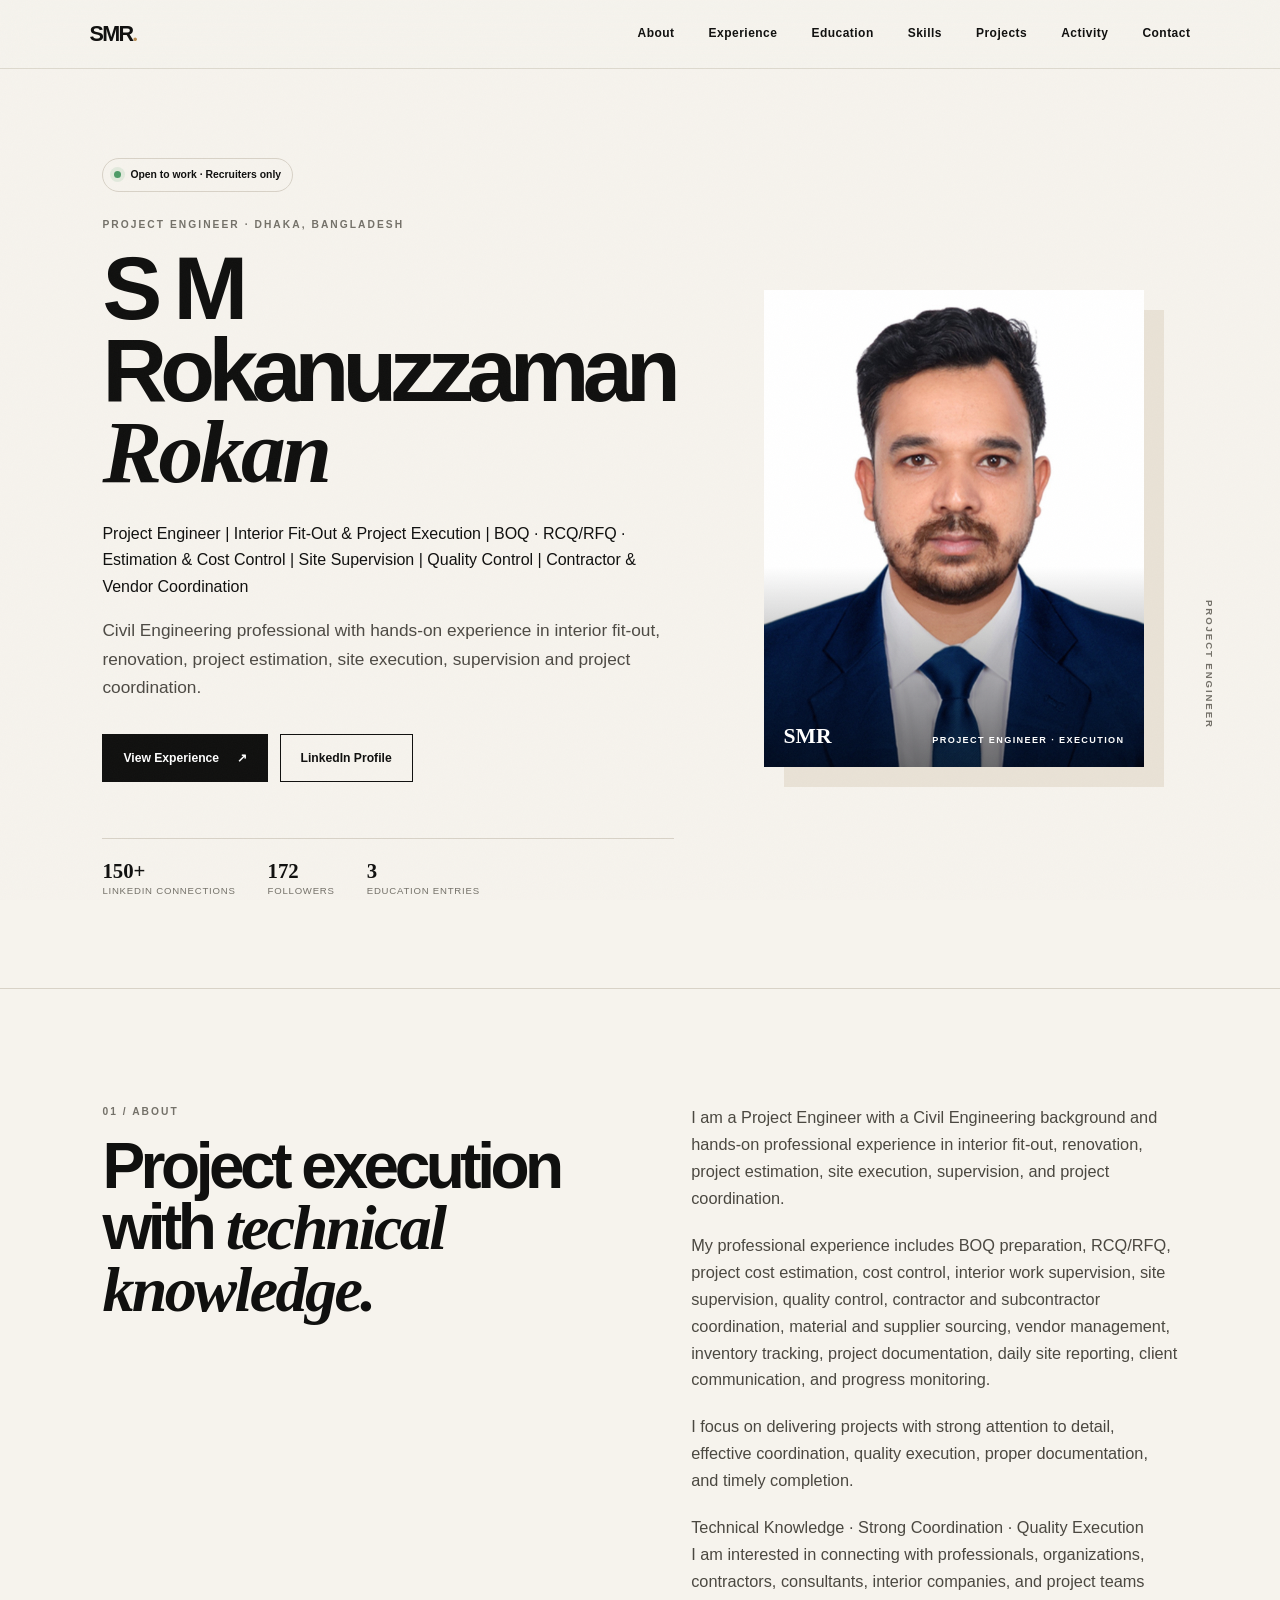
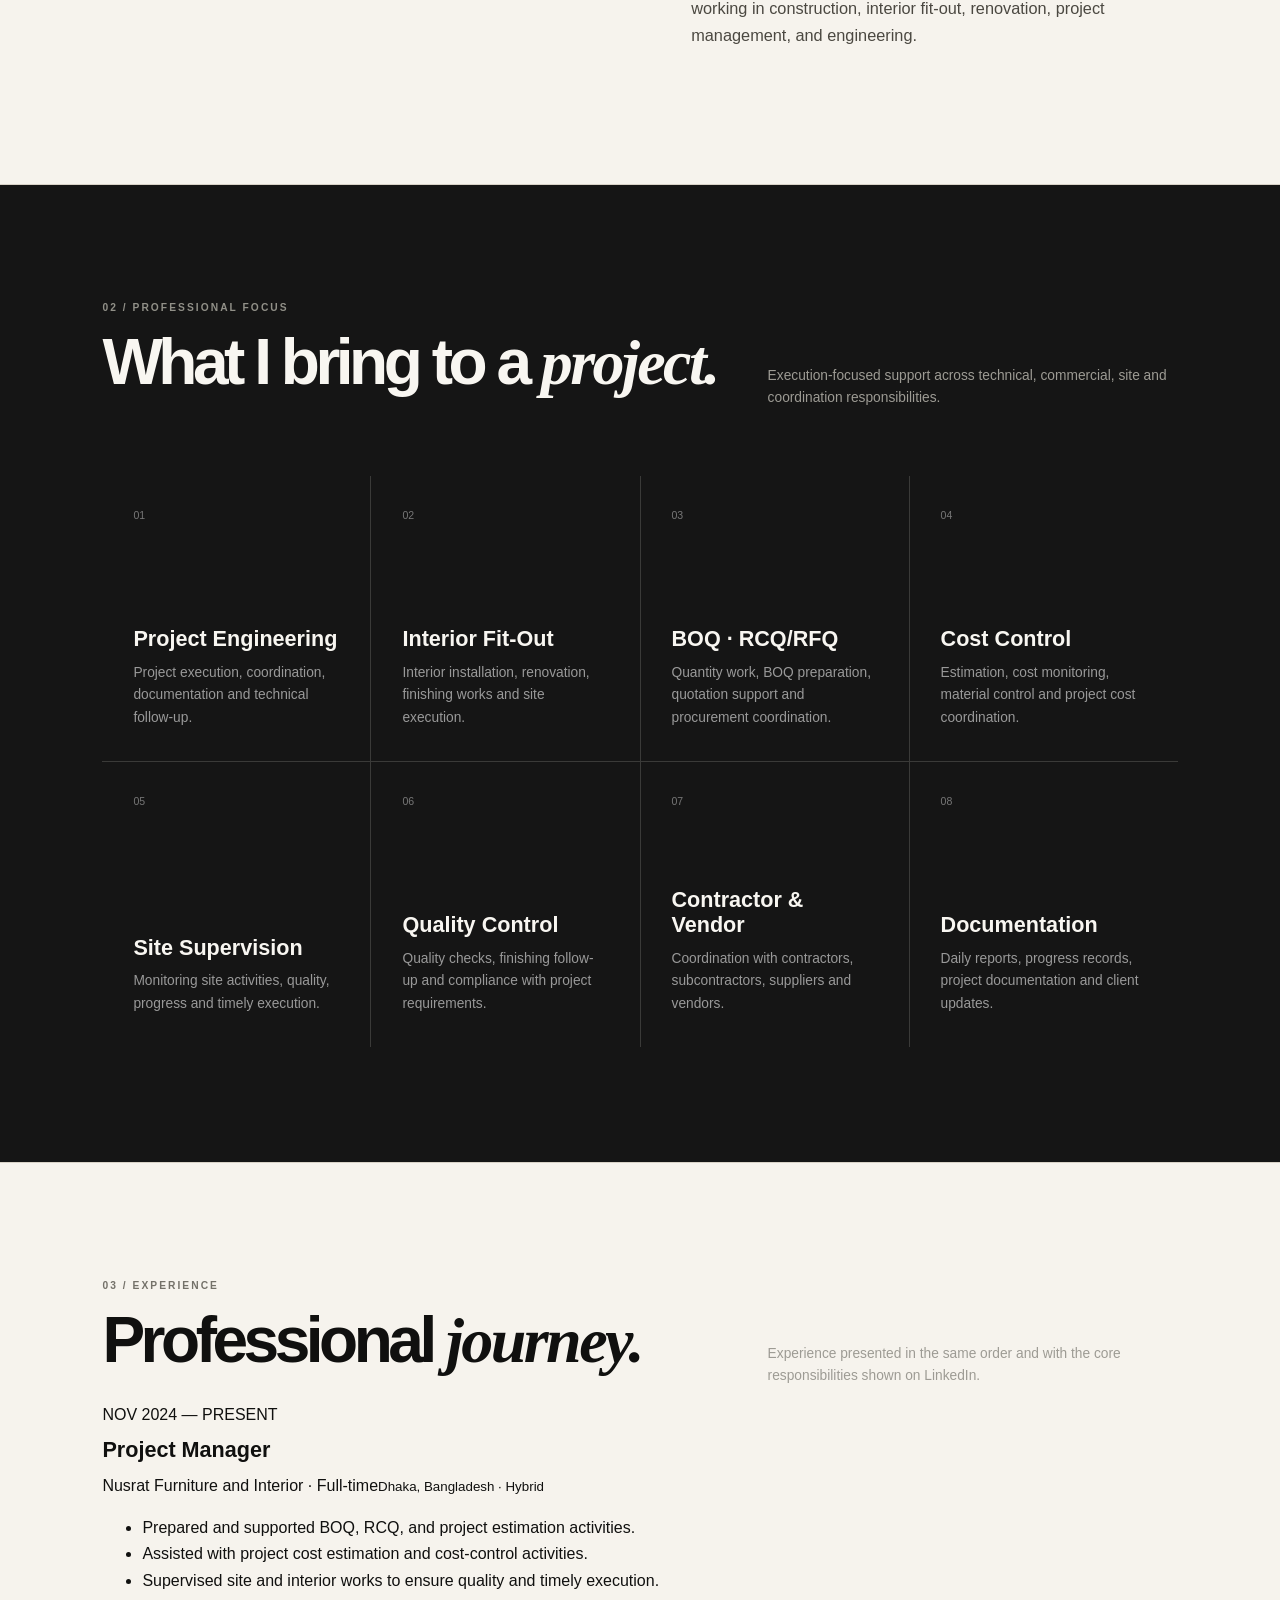
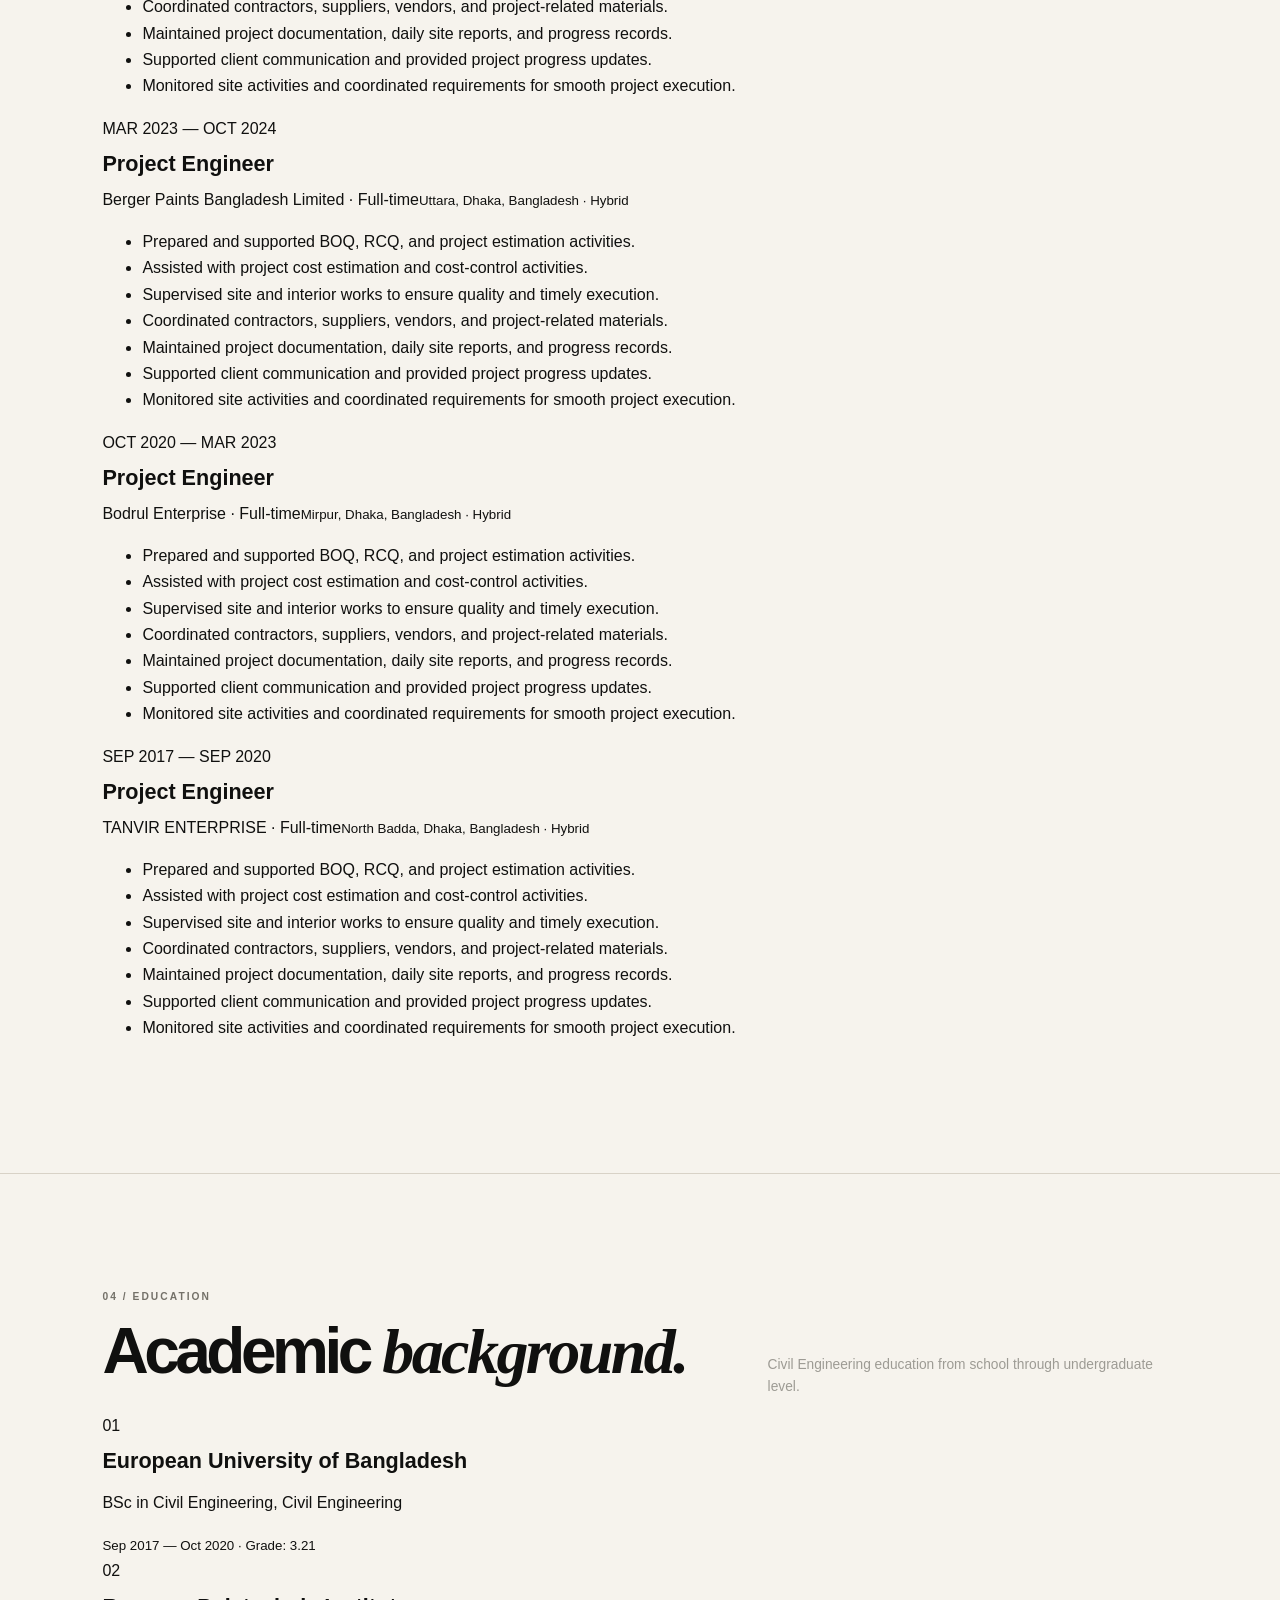
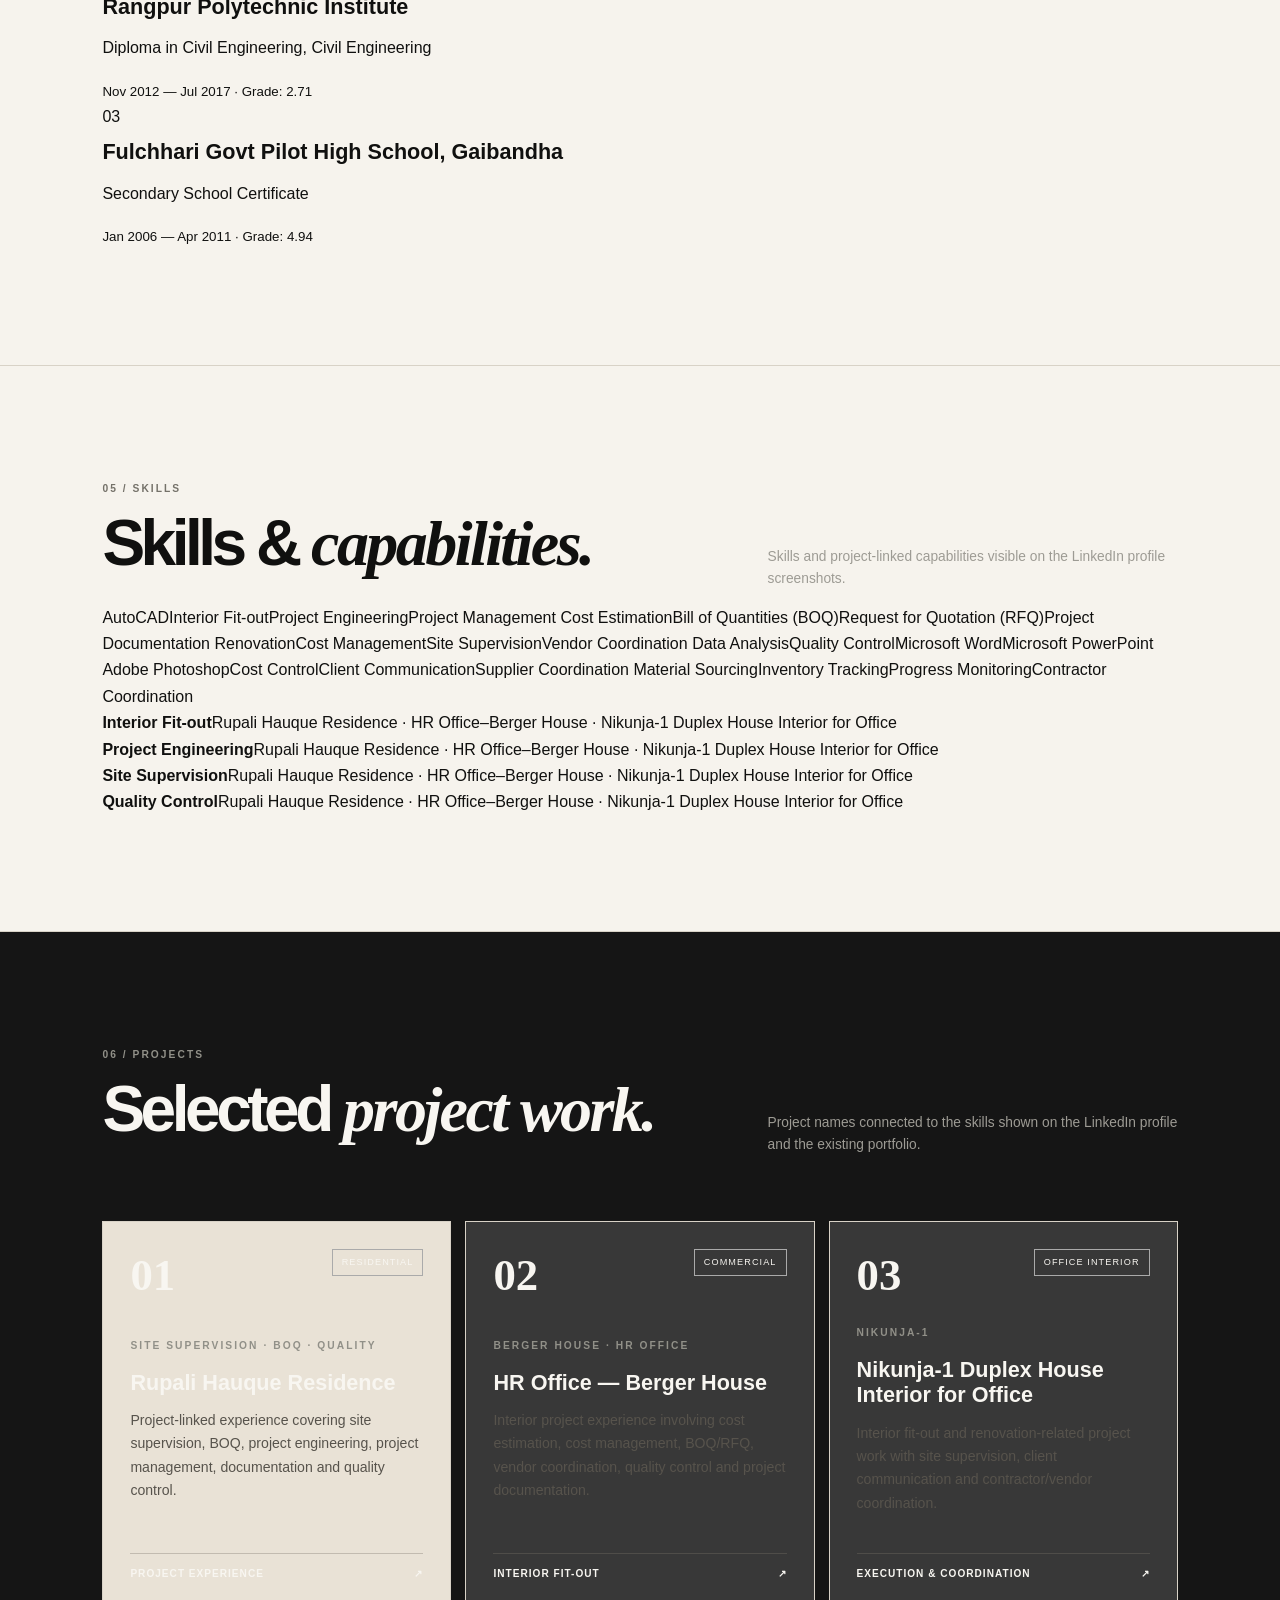
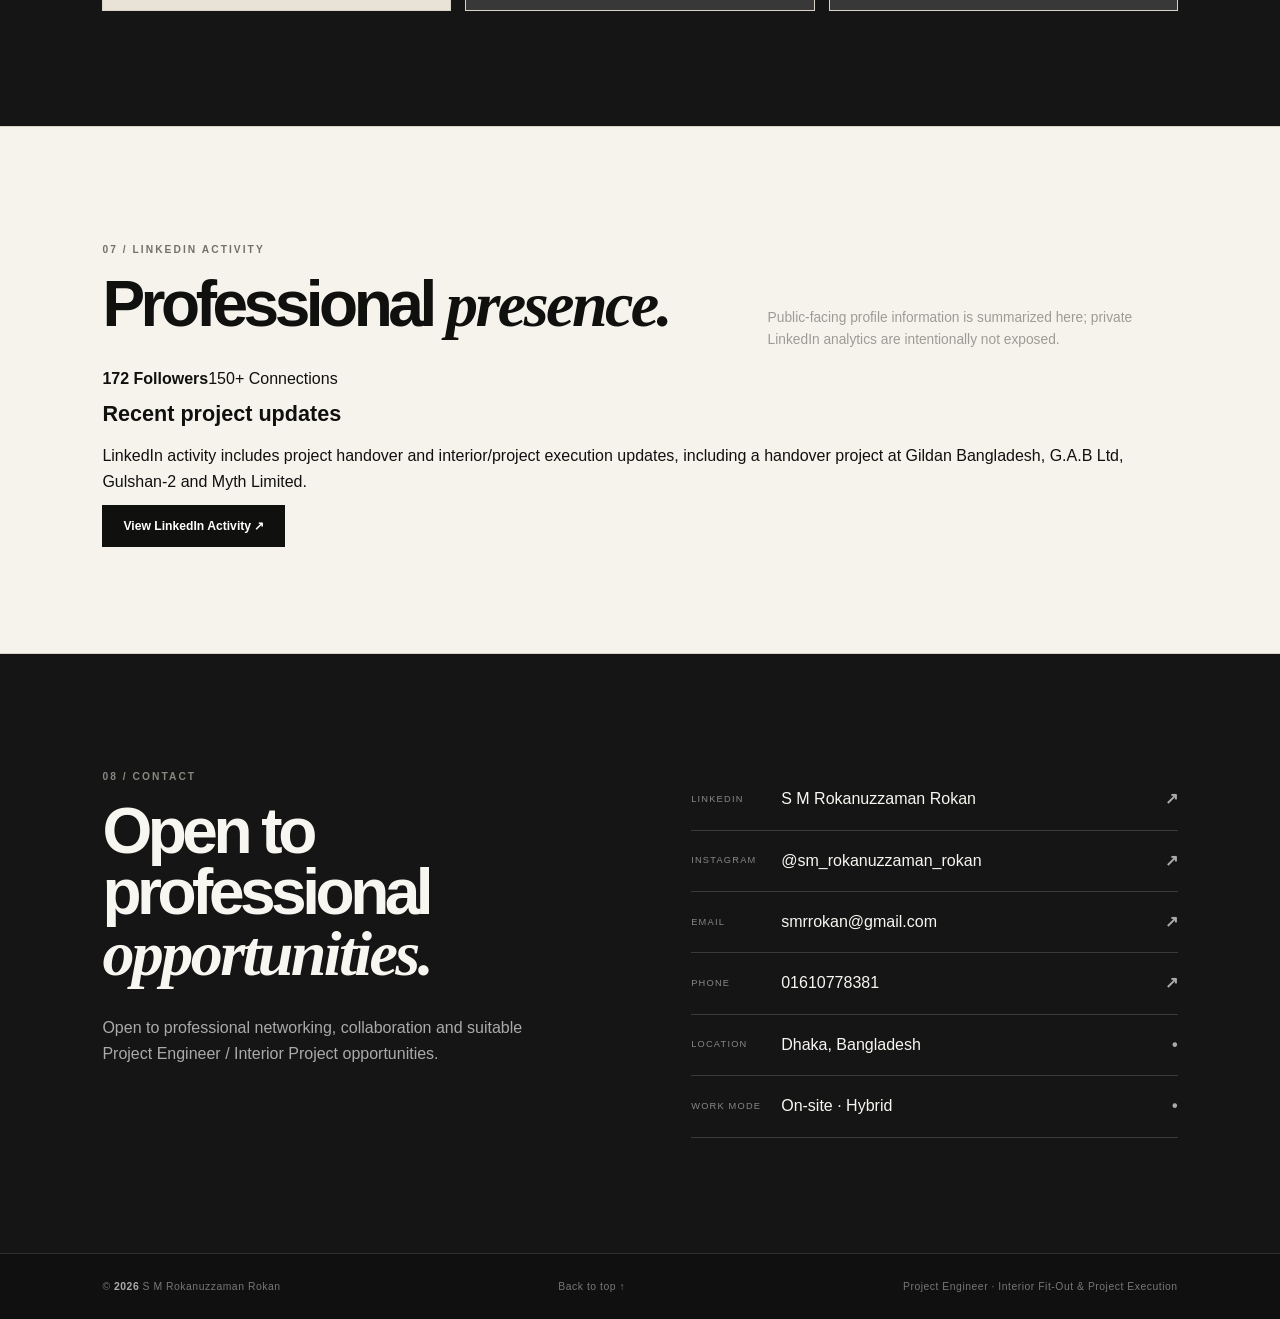
==== commit d5a59319: "Add files via upload" ====
--- a/index.html
+++ b/index.html
@@ -230,14 +230,9 @@
     <p>Project names connected to the skills shown on the LinkedIn profile and the existing portfolio.</p>
   </div>
   <div class="project-grid">
-    <article class="project featured reveal"><div class="project-head"><span>01</span><label>RESIDENTIAL</label></div><img class="project-photo" src="73529.jpg" alt="Residential project work by S M Rokanuzzaman Rokan" loading="lazy"><div><p class="eyebrow">SITE SUPERVISION · BOQ · QUALITY</p><h3>Rupali Hauque Residence</h3><p>Project-linked experience covering site supervision, BOQ, project engineering, project management, documentation and quality control.</p></div><footer><span>Project Experience</span><b>↗</b></footer></article>
-    <article class="project reveal"><div class="project-head"><span>02</span><label>COMMERCIAL</label></div><img class="project-photo" src="73547.jpg" alt="Commercial interior project work" loading="lazy"><div><p class="eyebrow">BERGER HOUSE · HR OFFICE</p><h3>HR Office — Berger House</h3><p>Interior project experience involving cost estimation, cost management, BOQ/RFQ, vendor coordination, quality control and project documentation.</p></div><footer><span>Interior Fit-out</span><b>↗</b></footer></article>
-    <article class="project reveal"><div class="project-head"><span>03</span><label>OFFICE INTERIOR</label></div><img class="project-photo" src="73552.jpg" alt="Office interior project work" loading="lazy"><div><p class="eyebrow">NIKUNJA-1</p><h3>Nikunja-1 Duplex House Interior for Office</h3><p>Interior fit-out and renovation-related project work with site supervision, client communication and contractor/vendor coordination.</p></div><footer><span>Execution &amp; Coordination</span><b>↗</b></footer></article>
-  </div>
-  <div class="project-gallery reveal" aria-label="Project photo gallery">
-    <img src="67649.jpg" alt="Project site and interior work" loading="lazy">
-    <img src="70960.jpg" alt="Completed interior project" loading="lazy">
-    <img src="72888.png" alt="Project work documentation" loading="lazy">
+    <article class="project featured reveal"><div class="project-head"><span>01</span><label>RESIDENTIAL</label></div><div><p class="eyebrow">SITE SUPERVISION · BOQ · QUALITY</p><h3>Rupali Hauque Residence</h3><p>Project-linked experience covering site supervision, BOQ, project engineering, project management, documentation and quality control.</p></div><footer><span>Project Experience</span><b>↗</b></footer></article>
+    <article class="project reveal"><div class="project-head"><span>02</span><label>COMMERCIAL</label></div><div><p class="eyebrow">BERGER HOUSE · HR OFFICE</p><h3>HR Office — Berger House</h3><p>Interior project experience involving cost estimation, cost management, BOQ/RFQ, vendor coordination, quality control and project documentation.</p></div><footer><span>Interior Fit-out</span><b>↗</b></footer></article>
+    <article class="project reveal"><div class="project-head"><span>03</span><label>OFFICE INTERIOR</label></div><div><p class="eyebrow">NIKUNJA-1</p><h3>Nikunja-1 Duplex House Interior for Office</h3><p>Interior fit-out and renovation-related project work with site supervision, client communication and contractor/vendor coordination.</p></div><footer><span>Execution &amp; Coordination</span><b>↗</b></footer></article>
   </div>
 </section>
 
--- a/style.css
+++ b/style.css
@@ -16,4 +16,3 @@
 @media(max-width:580px){.site-header{padding:17px 6vw}.hero{padding:16vw 6vw 14vw}h1{font-size:3.35rem}.section{padding:18vw 6vw}.hero-text{font-size:1rem}.hero-stats{gap:17px;margin-top:42px}.hero-stats strong{font-size:1.1rem}.hero-stats span{font-size:.53rem}.expertise-grid,.project-grid,.process-grid{grid-template-columns:1fr}.project{min-height:340px}.contact-list a,.contact-list div{grid-template-columns:65px 1fr 22px}body>footer{padding:22px 6vw;flex-direction:column;gap:9px}}
 @media(prefers-reduced-motion:reduce){html{scroll-behavior:auto}.reveal{opacity:1;transform:none;transition:none}.project,.skill,.btn{transition:none}}
 
-.project-photo{width:100%;height:240px;object-fit:cover;display:block;margin:18px 0;border:1px solid rgba(255,255,255,.12);background:#222}.project.featured .project-photo{height:300px}.project-gallery{display:grid;grid-template-columns:repeat(3,1fr);gap:16px;margin-top:18px}.project-gallery img{width:100%;height:240px;object-fit:cover;display:block;border:1px solid rgba(255,255,255,.12);cursor:zoom-in;transition:transform .25s ease}.project-gallery img:hover{transform:translateY(-3px)}@media(max-width:800px){.project-photo,.project.featured .project-photo{height:220px}.project-gallery{grid-template-columns:1fr}.project-gallery img{height:220px}}
